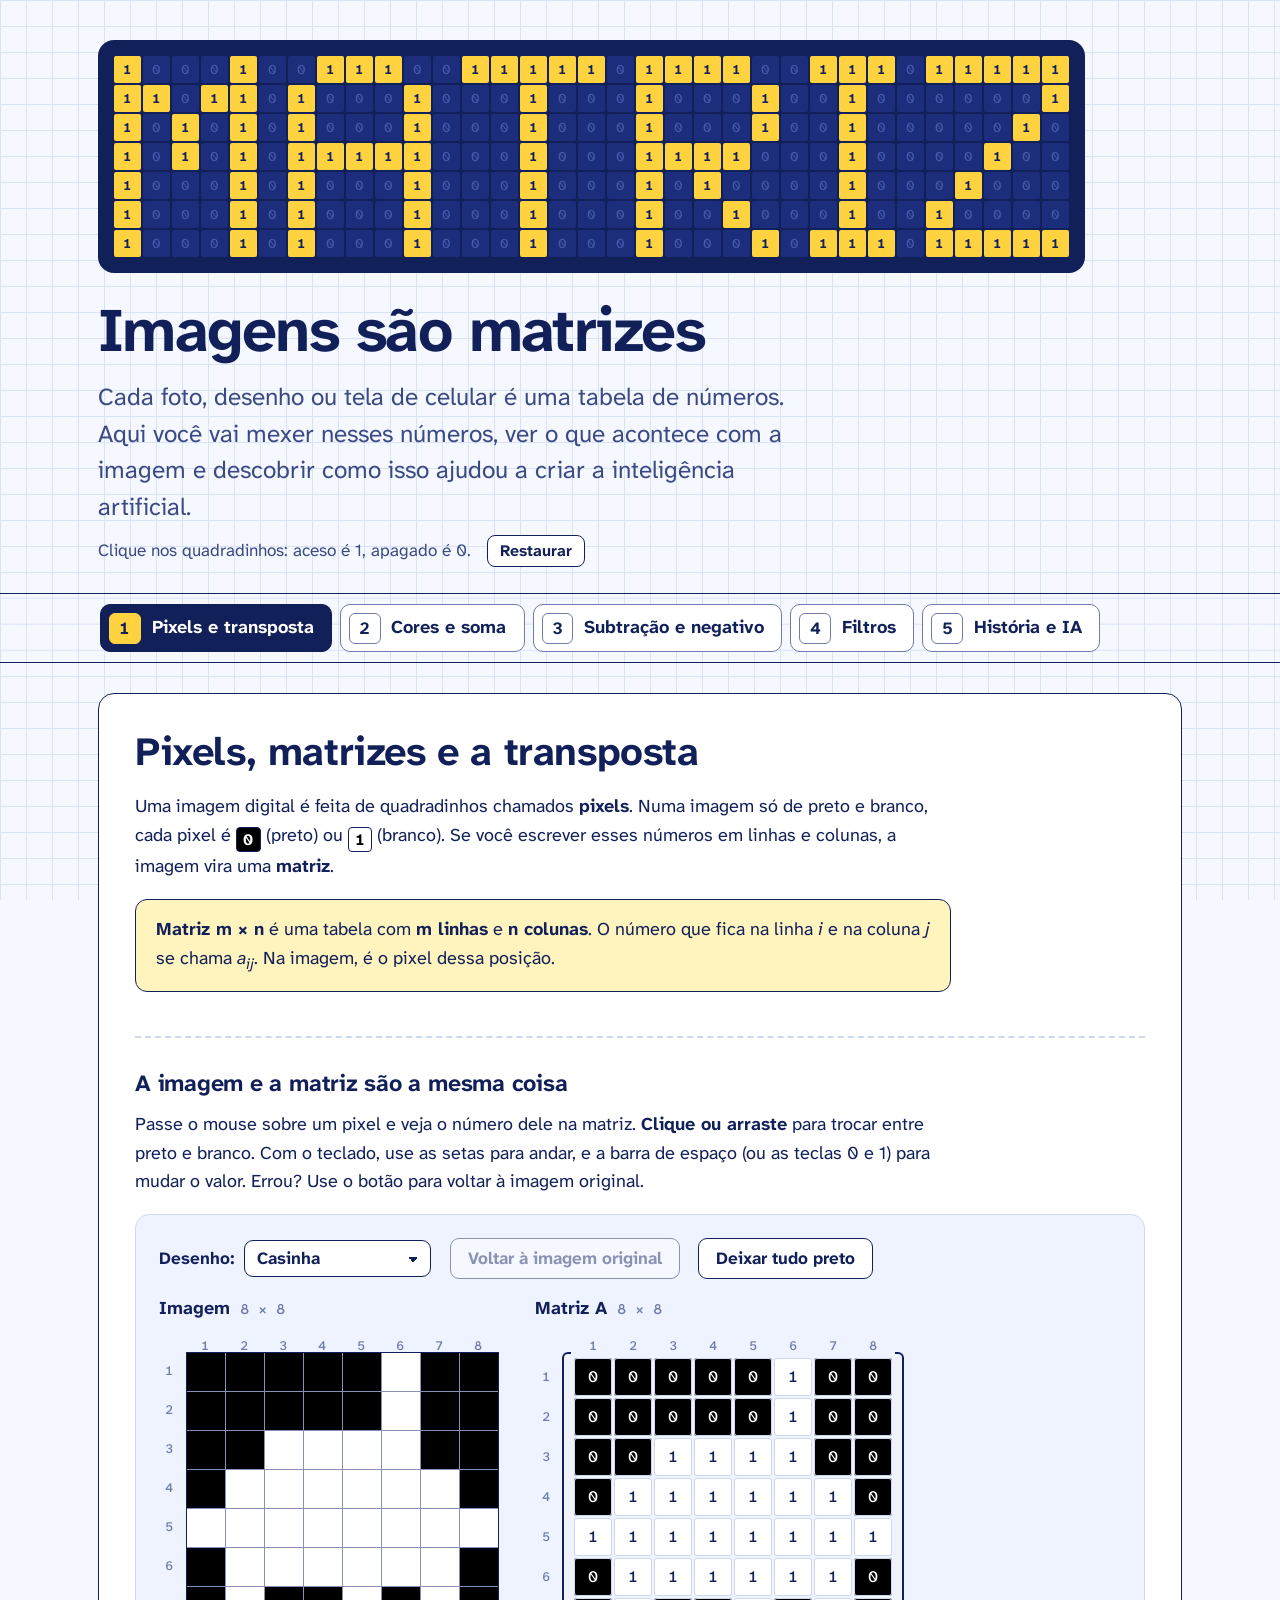
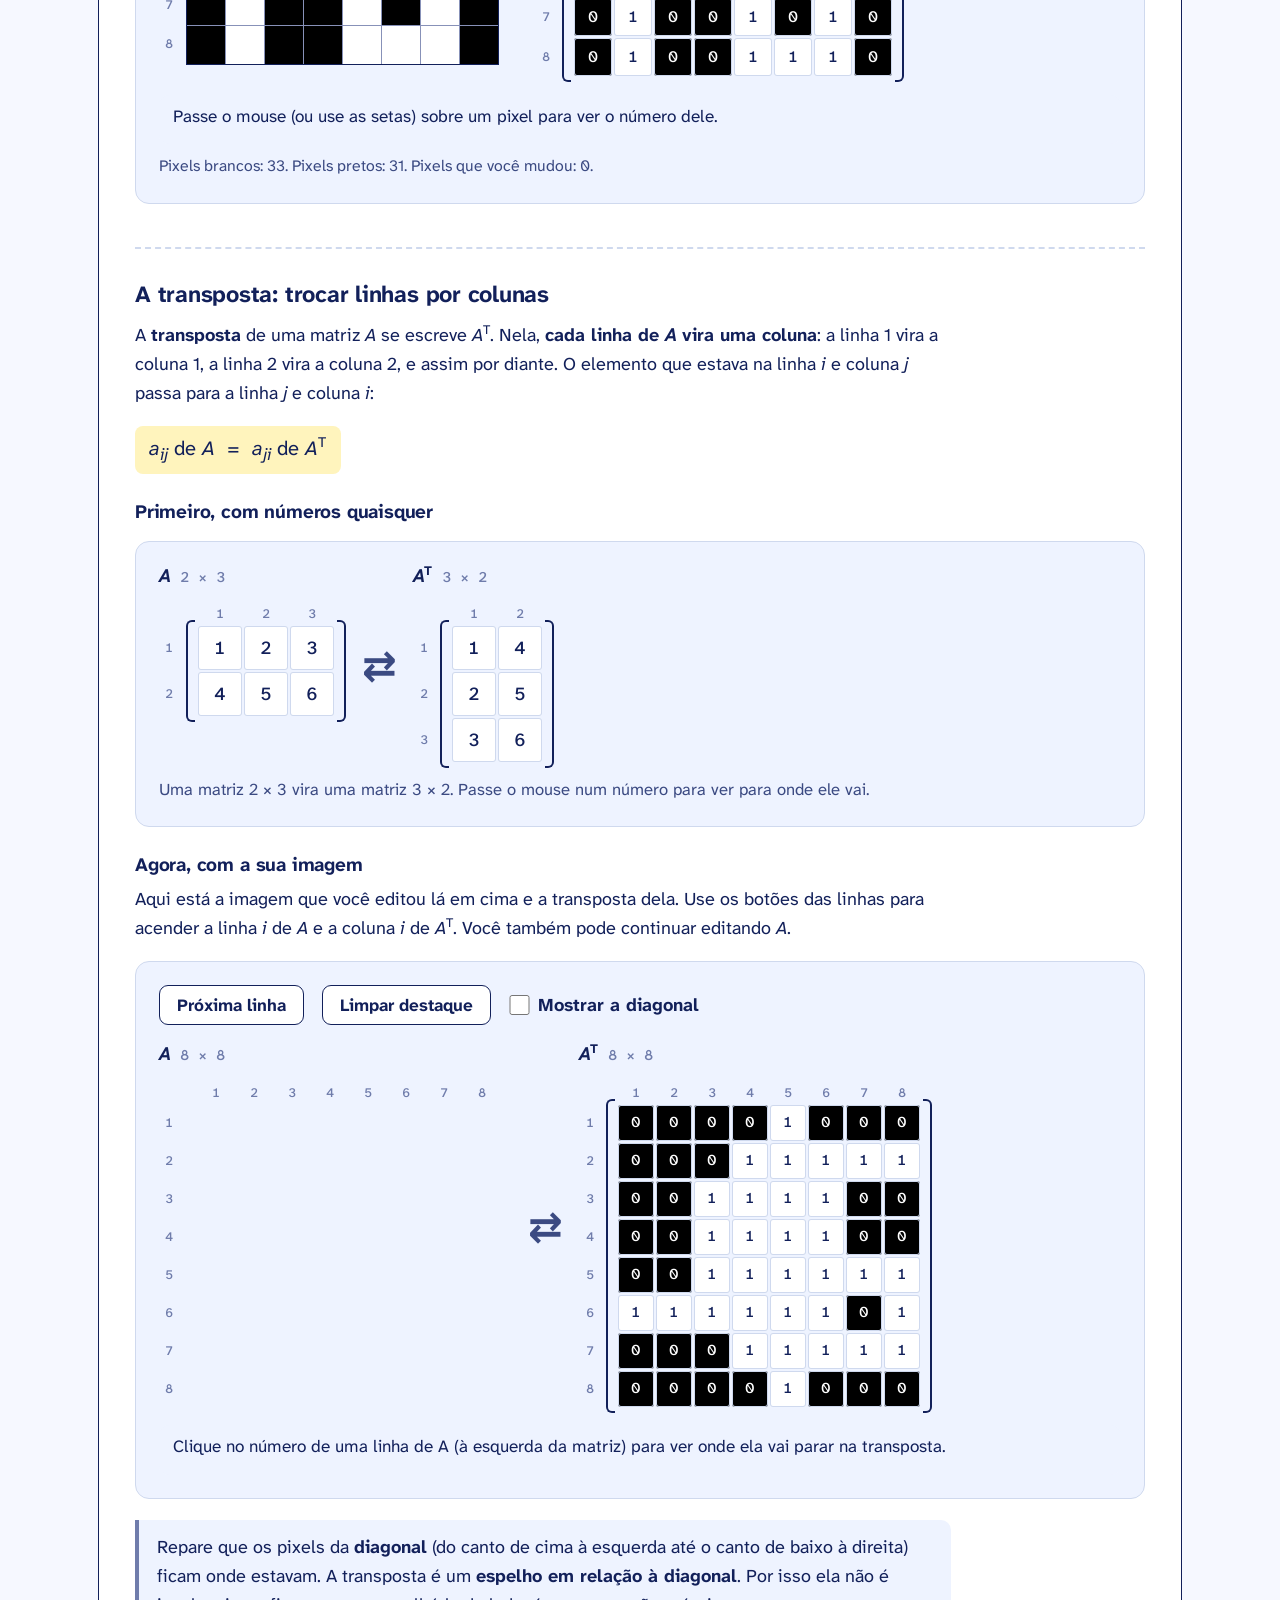
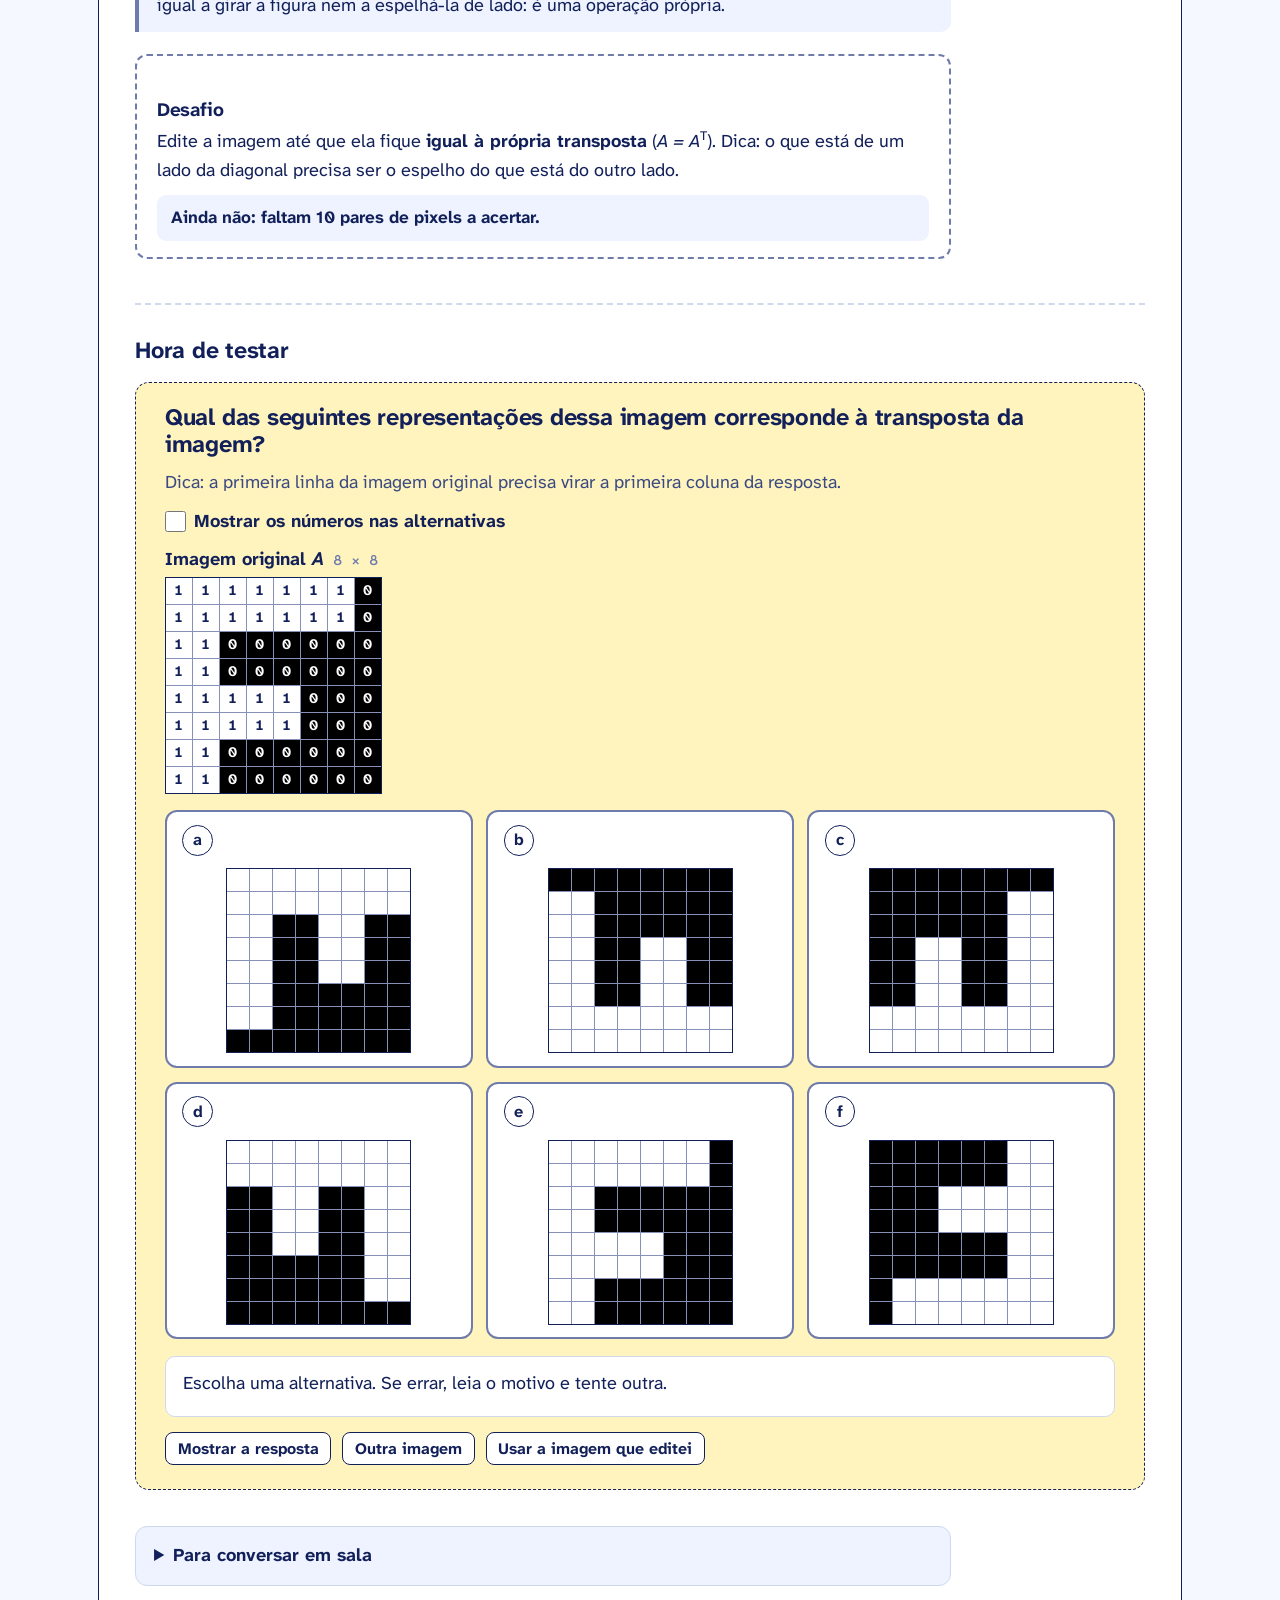
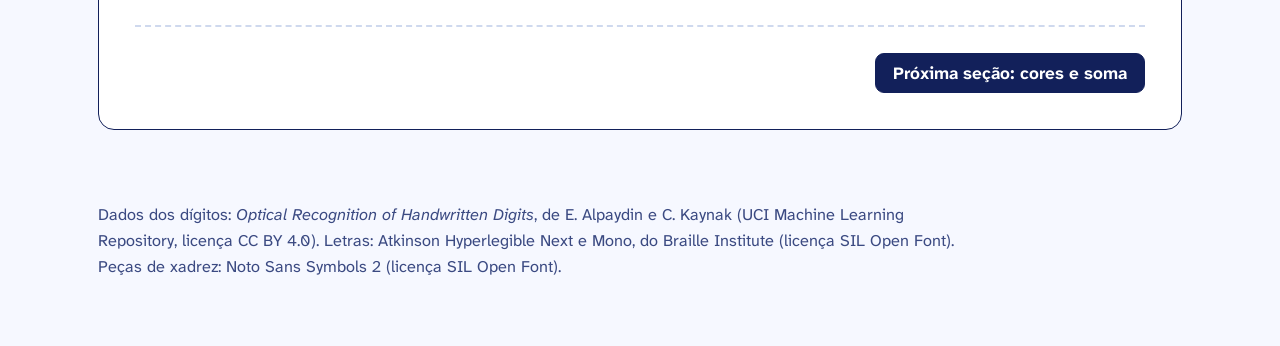
==== index.html @ d609ca74 "first commit" ====
<!doctype html>
<html lang="pt-BR">
<head>
<meta charset="utf-8">
<meta name="viewport" content="width=device-width, initial-scale=1">
<!--
  Imagens são matrizes: atividade de sala de aula, arquivo único.
  Fontes embutidas (licença SIL Open Font License 1.1, https://openfontlicense.org):
    Atkinson Hyperlegible Next, Copyright 2020-2024 The Atkinson Hyperlegible Next Project Authors (https://github.com/googlefonts/atkinson-hyperlegible-next)
    Atkinson Hyperlegible Mono, Copyright 2020-2024 The Atkinson Hyperlegible Mono Project Authors (https://github.com/googlefonts/atkinson-hyperlegible-next-mono)
    Noto Sans Symbols 2 (peças de xadrez), Copyright 2022 The Noto Project Authors (https://github.com/notofonts/symbols)
  Dados dos dígitos: Optical Recognition of Handwritten Digits (E. Alpaydin e C. Kaynak), UCI Machine Learning Repository, CC BY 4.0.
-->
<title>Imagens são matrizes</title>
<meta name="description" content="Atividade interativa para o ensino médio: aprenda matrizes (transposta, soma, subtração e filtros) mexendo em imagens e descubra como isso levou à inteligência artificial.">
<meta name="theme-color" content="#f6f8ff">
<meta property="og:title" content="Imagens são matrizes">
<meta property="og:description" content="Mexa nos números de uma imagem e entenda transposta, soma, subtração e filtros. No fim, uma aula de história sobre como as matrizes levaram à IA.">
<meta property="og:type" content="website">
<link rel="icon" href="data:image/svg+xml,%3Csvg xmlns='http://www.w3.org/2000/svg' viewBox='0 0 3 3' shape-rendering='crispEdges'%3E%3Crect width='3' height='3' fill='%2312205a'/%3E%3Cpath d='M0 0h1v1H0zM2 0h1v1H2zM1 1h1v1H1zM0 2h1v1H0zM2 2h1v1H2z' fill='%23ffd23f'/%3E%3C/svg%3E">
<style>
@font-face{font-family:'Atkinson';font-style:normal;font-weight:400;font-display:swap;src:url([data-uri]) format('woff2');}
@font-face{font-family:'Atkinson';font-style:normal;font-weight:700;font-display:swap;src:url([data-uri]) format('woff2');}
@font-face{font-family:'Atkinson';font-style:italic;font-weight:400;font-display:swap;src:url([data-uri]) format('woff2');}
@font-face{font-family:'Atkinson Mono';font-style:normal;font-weight:500;font-display:swap;src:url([data-uri]) format('woff2');}
@font-face{font-family:'Atkinson Mono';font-style:normal;font-weight:700;font-display:swap;src:url([data-uri]) format('woff2');}
@font-face{font-family:'Pecas';font-style:normal;font-weight:400;font-display:swap;src:url([data-uri]) format('woff2');}
/* ==========================================================
   Imagens são matrizes — estilo "caderno quadriculado"
   Papel quadriculado, tinta azul-marinho e marca-texto amarelo.
   As cores vermelho, verde e azul são reservadas aos canais RGB.
   ========================================================== */

:root {
  --paper: #f6f8ff;
  --grid: #d9e3f6;
  --sheet: #ffffff;
  --ink: #12205a;
  --ink-2: #3b4a82;
  --ink-3: #6f7cab;
  --line: #cfd9ee;
  --soft: #eef3ff;
  --marker: #ffd23f;
  --marker-soft: #fff4bd;
  --red: #e5383b;
  --green: #12a150;
  --blue: #2457f5;
  --ok: #0c8a43;
  --ok-bg: #e6f7ec;
  --bad: #c92a2a;
  --bad-bg: #fdecec;
  --sans: "Atkinson", system-ui, -apple-system, "Segoe UI", Roboto, "Helvetica Neue", sans-serif;
  --mono: "Atkinson Mono", ui-monospace, "SF Mono", Menlo, Consolas, monospace;
  color-scheme: light;
}

*, *::before, *::after { box-sizing: border-box; }

html {
  font-size: clamp(16px, 0.85rem + 0.35vw, 19px);
  -webkit-text-size-adjust: 100%;
}

body {
  margin: 0;
  font-family: var(--sans);
  line-height: 1.6;
  color: var(--ink);
  background-color: var(--paper);
  background-image:
    linear-gradient(var(--grid) 1px, transparent 1px),
    linear-gradient(90deg, var(--grid) 1px, transparent 1px);
  background-size: 26px 26px;
  background-attachment: fixed;
}

img, canvas, svg { max-width: 100%; }
button, input, select { font: inherit; color: inherit; }
button { cursor: pointer; }
[hidden] { display: none !important; }

:focus-visible { outline: 3px solid var(--blue); outline-offset: 2px; }
/* O navegador foca a seção ao abrir um link como #secao-3 (e o <main> no "pular para o conteúdo").
   São contêineres, não controles: sem a moldura azul gigante em volta da página. */
.panel:focus, main:focus { outline: none; }

.skip {
  position: absolute; left: 12px; top: -60px; z-index: 100;
  background: var(--ink); color: #fff; padding: .5rem .9rem; border-radius: 8px;
}
.skip:focus { top: 12px; }

.wrap { width: 100%; max-width: 1140px; margin-inline: auto; padding-inline: clamp(12px, 3vw, 28px); }

/* ---------- tipografia ---------- */
h1, h2, h3, h4 { margin: 0; line-height: 1.15; letter-spacing: -0.01em; }
h1 { font-size: clamp(2rem, 1.1rem + 3.6vw, 3.4rem); font-weight: 700; letter-spacing: -0.025em; line-height: 1.04; }
h2 { font-size: clamp(1.55rem, 1.1rem + 1.8vw, 2.2rem); font-weight: 700; }
h3 { font-size: 1.28rem; font-weight: 700; }
h4 { font-size: 1.05rem; font-weight: 700; }
p { margin: 0 0 1rem; max-width: 68ch; }
a { color: var(--blue); text-underline-offset: 3px; }
a:hover { color: var(--ink); }
b, strong { font-weight: 700; }
sup { font-size: .72em; line-height: 0; }
small, .small { font-size: .875rem; }
.muted { color: var(--ink-2); }
.mono { font-family: var(--mono); font-weight: 500; }
.nowrap { white-space: nowrap; }

/* ---------- abertura ---------- */
.hero { padding: clamp(18px, 3.4vw, 40px) 0 clamp(14px, 2.4vw, 26px); }

.hero-bits {
  --pad: clamp(8px, 1.6vw, 16px);
  --gut: clamp(12px, 3vw, 28px);
  --bgap: 2px;
  --bit: min(27px, calc((100vw - 2 * var(--gut) - 2 * var(--pad) - (var(--cols) - 1) * var(--bgap)) / var(--cols)));
  display: grid;
  grid-template-columns: repeat(var(--cols), var(--bit));
  grid-auto-rows: var(--bit);
  gap: var(--bgap);
  width: max-content;
  max-width: 100%;
  margin: 0 0 clamp(14px, 2.4vw, 26px);
  padding: var(--pad);
  background: var(--ink);
  border-radius: clamp(10px, 1.6vw, 16px);
  user-select: none;
  -webkit-user-select: none;
  touch-action: none;
}
.bit {
  display: grid; place-items: center;
  background: #1c2d7c;
  color: #4457a8;
  font: 500 0/1 var(--mono);
  border-radius: 2px;
  cursor: pointer;
}
.bit.on { background: var(--marker); color: var(--ink); font-weight: 700; }
@media (min-width: 720px) {
  .bit { font-size: calc(var(--bit) * .5); }
}
@media (prefers-reduced-motion: no-preference) {
  .hero-bits.intro .bit.on {
    animation: bit-on .5s ease-out both;
    animation-delay: calc(var(--col) * 24ms + 150ms);
  }
}
@keyframes bit-on {
  from { background: #1c2d7c; color: #4457a8; transform: scale(.55); }
  to   { transform: scale(1); }
}
.hero-text { max-width: 60ch; }
.hero .lead { font-size: clamp(1.1rem, 1rem + .5vw, 1.35rem); line-height: 1.5; margin: .9rem 0 .5rem; color: var(--ink-2); }
.hero .hint { font-size: .95rem; margin: 0; color: var(--ink-2); display: flex; flex-wrap: wrap; gap: .4rem .9rem; align-items: center; }

/* ---------- abas ---------- */
.tabbar {
  position: sticky; top: 0; z-index: 30;
  background-color: var(--paper);
  background-image:
    linear-gradient(var(--grid) 1px, transparent 1px),
    linear-gradient(90deg, var(--grid) 1px, transparent 1px);
  background-size: 26px 26px;
  background-attachment: fixed;
  border-top: 1.5px solid var(--ink);
  border-bottom: 1.5px solid var(--ink);
}
.tabs {
  display: flex; gap: 8px;
  overflow-x: auto;
  padding: 10px 2px;
  scrollbar-width: thin;
}
.tab {
  flex: 0 0 auto;
  display: flex; align-items: center; gap: .6rem;
  padding: .4rem .95rem .4rem .45rem;
  border: 1.5px solid var(--ink-3);
  border-radius: 10px;
  background: #fff;
  color: var(--ink);
  font: 700 1rem/1.2 var(--sans);
  transition: background-color .12s, border-color .12s;
}
.tab-n {
  display: grid; place-items: center;
  width: 1.75rem; height: 1.75rem;
  border: 1.5px solid var(--ink-3); border-radius: 6px;
  font: 700 .95rem/1 var(--mono);
}
.tab:hover { background: var(--marker-soft); border-color: var(--ink); }
.tab[aria-selected="true"] { background: var(--ink); border-color: var(--ink); color: #fff; }
.tab[aria-selected="true"] .tab-n { background: var(--marker); border-color: var(--marker); color: var(--ink); }

/* ---------- seções ---------- */
.panel { padding: clamp(16px, 2.6vw, 30px) 0 72px; scroll-margin-top: 84px; }
.sheet {
  background: var(--sheet);
  border: 1.5px solid var(--ink);
  border-radius: 16px;
  padding: clamp(16px, 3vw, 36px);
}
.sheet > h2 { margin-bottom: .9rem; }
.part { margin-top: 2.4rem; padding-top: 1.8rem; border-top: 2px dashed var(--line); }
.part > h3:first-child { margin-bottom: .7rem; }
.part h4 { margin: 1.5rem 0 .5rem; }
.part .quiz { margin-top: 1rem; }

.key {
  background: var(--marker-soft);
  border: 1.5px solid var(--ink);
  border-radius: 12px;
  padding: .85rem 1.1rem;
  max-width: 68ch;
  margin: 0 0 1rem;
}
.key p:last-child { margin-bottom: 0; }
.note {
  background: var(--soft);
  border-left: 4px solid var(--ink-3);
  border-radius: 0 10px 10px 0;
  padding: .7rem 1rem;
  max-width: 68ch;
  margin: 0 0 1rem;
}
.note p:last-child { margin-bottom: 0; }

.chip {
  display: inline-grid; place-items: center;
  min-width: 1.55em; height: 1.55em; padding: 0 .25em;
  border: 1.5px solid var(--ink); border-radius: 4px;
  font: 700 .88em/1 var(--mono);
  vertical-align: -.22em;
}
.chip0 { background: #000; color: #fff; }
.chip1 { background: #fff; color: #000; }
.tag-r { color: var(--red); font-weight: 700; }
.tag-g { color: var(--green); font-weight: 700; }
.tag-b { color: var(--blue); font-weight: 700; }

/* ---------- controles ---------- */
.row { display: flex; flex-wrap: wrap; align-items: center; gap: .6rem 1rem; }
.row.tight { gap: .4rem .6rem; }
.stack { display: grid; gap: .8rem; }

.btn {
  display: inline-flex; align-items: center; justify-content: center; gap: .4rem;
  padding: .5rem .95rem;
  border: 1.5px solid var(--ink);
  border-radius: 9px;
  background: #fff;
  color: var(--ink);
  font: 700 .95rem/1.2 var(--sans);
  transition: background-color .12s;
}
.btn:hover { background: var(--marker-soft); }
.btn:active { background: var(--marker); }
.btn.primary { background: var(--ink); color: #fff; }
.btn.primary:hover { background: #1d3180; }
.btn.sm { padding: .32rem .65rem; font-size: .88rem; border-radius: 8px; }
.btn[aria-pressed="true"] { background: var(--marker); }
.btn:disabled { opacity: .45; cursor: not-allowed; }

.field { display: inline-flex; align-items: center; gap: .5rem; font-weight: 700; font-size: .95rem; }
.sel {
  border: 1.5px solid var(--ink);
  border-radius: 9px;
  background: #fff;
  padding: .4rem 2rem .4rem .7rem;
  font: 700 .95rem/1.2 var(--sans);
  color: var(--ink);
  appearance: none;
  background-image: linear-gradient(45deg, transparent 50%, var(--ink) 50%), linear-gradient(135deg, var(--ink) 50%, transparent 50%);
  background-position: calc(100% - 17px) 55%, calc(100% - 12px) 55%;
  background-size: 5px 5px;
  background-repeat: no-repeat;
}
.check { display: inline-flex; align-items: center; gap: .45rem; font-weight: 700; cursor: pointer; }
.check input { width: 1.15rem; height: 1.15rem; accent-color: var(--ink); margin: 0; }
input[type="range"] { accent-color: var(--ink); width: 100%; min-width: 120px; height: 1.6rem; margin: 0; }
.num {
  width: 4.2rem; padding: .3rem .4rem; text-align: center;
  border: 1.5px solid var(--ink); border-radius: 8px; background: #fff;
  font: 500 1rem var(--mono);
}

.infoline {
  min-height: 2.9em;
  margin: .7rem 0 0;
  padding: .45rem .8rem;
  background: var(--soft);
  border-radius: 10px;
  font-size: .95rem;
  max-width: none;
}
.infoline .mono { font-weight: 700; }

.nextrow { display: flex; justify-content: space-between; gap: 1rem; margin-top: 2.2rem; padding-top: 1.4rem; border-top: 2px dashed var(--line); flex-wrap: wrap; }

footer.site { padding: 0 0 48px; font-size: .9rem; color: var(--ink-2); }
footer.site p { max-width: 80ch; }

noscript .note { margin: 2rem auto; }

@media (prefers-reduced-motion: reduce) {
  * { animation: none !important; transition: none !important; scroll-behavior: auto !important; }
}

/* ==========================================================
   Componentes compartilhados: matriz/imagem, equação, pergunta, comparador
   ========================================================== */

/* ---------- caixa de matriz (título + rótulos + grade) ---------- */
.mbox {
  --gap: 2px; --padx: 12px; --pady: 6px;
  margin: 0;
  display: grid;
  gap: .3rem;
  justify-items: start;
  align-content: start;
}
.mbox.is-image { --gap: 0px; --padx: 0px; --pady: 0px; }
.mcap { display: flex; flex-wrap: wrap; align-items: baseline; gap: 0 .55rem; font-weight: 700; font-size: 1rem; line-height: 1.3; }
.mcap .dim { font: 500 .82rem var(--mono); color: var(--ink-3); }

.mlab-wrap { display: grid; grid-template-columns: auto auto; align-items: start; }
.collabs {
  grid-column: 2;
  display: grid; grid-template-columns: repeat(var(--cols), var(--cell)); gap: var(--gap);
  padding-inline: var(--padx);
  height: 1.45rem; align-items: end;
}
.rowlabs {
  grid-column: 1; grid-row: 2;
  display: grid; grid-auto-rows: var(--cell); gap: var(--gap);
  padding-block: var(--pady); padding-right: .3rem;
}
.mslot { grid-column: 2; grid-row: 2; }
.mlab {
  display: grid; place-items: center;
  min-width: 1.2rem;
  border: 0; border-radius: 4px; background: transparent;
  padding: 0 .1rem;
  font: 500 .72rem/1 var(--mono); color: var(--ink-3);
}
button.mlab:hover { color: var(--ink); background: var(--marker-soft); }
button.mlab[aria-pressed="true"] { background: var(--marker); color: var(--ink); font-weight: 700; }

/* ---------- grade ---------- */
.mxgrid {
  --gap: 2px; --padx: 12px; --pady: 6px;
  position: relative;
  display: grid;
  grid-template-columns: repeat(var(--cols), var(--cell));
  grid-auto-rows: var(--cell);
  width: max-content;
  user-select: none; -webkit-user-select: none;
}
.mxgrid.editable { touch-action: none; }
.mxgrid.editable .c:not(.fixed) { cursor: pointer; }

.mxgrid.matrix { gap: var(--gap); padding: var(--pady) var(--padx); }
.mxgrid.matrix::before, .mxgrid.matrix::after {
  content: ""; position: absolute; top: 0; bottom: 0; width: 9px;
  border: 2.5px solid var(--ink); pointer-events: none;
}
.mxgrid.matrix::before { left: 0; border-right: 0; border-radius: 6px 0 0 6px; }
.mxgrid.matrix::after  { right: 0; border-left: 0; border-radius: 0 6px 6px 0; }

.mxgrid.image { --gap: 0px; --padx: 0px; --pady: 0px; gap: 0; border: 1.5px solid var(--ink); background: #000; }
.mxgrid.image.lines { --gap: 1px; gap: 1px; background: #8791b8; }
.mbox.is-image.lines { --gap: 1px; }

.mxgrid .c {
  position: relative;
  display: grid; place-items: center;
  min-width: 0; min-height: 0;
  font: 500 calc(var(--cell) * .42)/1 var(--mono);
  color: var(--ink);
  background: #fff;
}
.mxgrid.matrix .c { border-radius: 3px; box-shadow: inset 0 0 0 1px var(--line); }
.mxgrid.image .c { font-size: 0; }
.mxgrid .c .v { pointer-events: none; }

.mxgrid .c input.v {
  pointer-events: auto;
  width: 100%; height: 100%;
  margin: 0; padding: 0;
  border: 0; border-radius: inherit; background: transparent;
  color: inherit; font: inherit; text-align: center;
  user-select: text; -webkit-user-select: text;
}
.mxgrid .c input.v:focus-visible { outline: 3px solid var(--blue); outline-offset: -3px; }

/* estados (vêm depois dos tipos para vencer em especificidade igual) */
.mxgrid .c.hl { z-index: 4; box-shadow: inset 0 0 0 2px var(--marker), inset 0 0 0 4px var(--ink); }
.mxgrid .c.pin { z-index: 5; box-shadow: inset 0 0 0 3px var(--marker), inset 0 0 0 5px var(--ink); }
.mxgrid .c.win { z-index: 2; box-shadow: inset 0 0 0 2px var(--blue); }
.mxgrid .c.win-c { z-index: 3; box-shadow: inset 0 0 0 3px var(--marker), inset 0 0 0 5px var(--ink); }
.mxgrid .c.dim { opacity: .3; }
.mxgrid .c.tint::after {
  content: ""; position: absolute; inset: 0; border-radius: inherit;
  background: var(--tint, var(--blue)); opacity: .55; pointer-events: none;
}
.mxgrid .c.sat-hi::before, .mxgrid .c.sat-lo::before {
  content: ""; position: absolute; top: 2px; right: 2px; z-index: 2;
  border: 4px solid transparent;
  filter: drop-shadow(0 0 .6px var(--ink)) drop-shadow(0 0 .6px var(--ink));
  pointer-events: none;
}
.mxgrid .c.sat-hi::before { border-top: 0; border-bottom: 7px solid var(--marker); }
.mxgrid .c.sat-lo::before { border-bottom: 0; border-top: 7px solid #fff; }

/* ---------- equação ---------- */
.eq { display: flex; flex-wrap: wrap; align-items: flex-start; justify-content: center; gap: 1rem .8rem; }
.eq > .op { align-self: center; font: 700 2.3rem/1 var(--sans); color: var(--ink-2); padding: 0 .1rem; }
.eq.left { justify-content: flex-start; }

/* ---------- pergunta ---------- */
.quiz {
  margin-top: 2.4rem;
  padding: 1.2rem clamp(.9rem, 2.5vw, 1.6rem) 1.3rem;
  background: var(--marker-soft);
  border: 1.5px dashed var(--ink);
  border-radius: 14px;
}
.quiz .q { font-size: 1.3rem; margin-bottom: .5rem; }
.quiz .q-sub { margin: 0 0 .6rem; color: var(--ink-2); }
.quiz .q-ctx { margin: .4rem 0 .9rem; display: flex; flex-wrap: wrap; gap: 1rem 1.6rem; align-items: center; }
.quiz .opts {
  display: grid; gap: .75rem;
  grid-template-columns: repeat(auto-fit, minmax(var(--optw, 200px), 1fr));
  margin: .9rem 0;
}
.quiz.list .opts { grid-template-columns: 1fr; }
.opt {
  display: flex; align-items: flex-start; gap: .7rem;
  padding: .7rem .85rem;
  text-align: left;
  background: #fff;
  border: 2px solid var(--ink-3);
  border-radius: 12px;
  color: var(--ink);
  font: 400 1rem/1.45 var(--sans);
  transition: box-shadow .12s, border-color .12s;
}
.opt:hover { border-color: var(--ink); box-shadow: 0 0 0 3px var(--marker); }
.opt-k {
  flex: 0 0 auto; display: grid; place-items: center;
  width: 1.7rem; height: 1.7rem; border-radius: 50%;
  border: 1.5px solid var(--ink); background: #fff;
  font: 700 .9rem/1 var(--sans);
}
.opt-body { flex: 1 1 auto; min-width: 0; }
.opt.vis { flex-direction: column; align-items: stretch; }
.opt.vis .opt-body { display: grid; justify-items: center; align-content: start; gap: .35rem; }
.opt-name { display: block; font-weight: 700; font-size: .88rem; line-height: 1.3; color: var(--ink-2); text-align: center; }
.opt.list-item .opt-name { text-align: left; }
.opt.correct { border-color: var(--ok); background: var(--ok-bg); }
.opt.correct .opt-k { background: var(--ok); border-color: var(--ok); color: #fff; }
.opt.wrong { border-color: var(--bad); background: var(--bad-bg); }
.opt.wrong .opt-k { background: var(--bad); border-color: var(--bad); color: #fff; }
.opt.correct .opt-name { color: var(--ok); }
.opt.wrong .opt-name { color: var(--bad); }

.fb {
  min-height: 3.4rem; max-width: none; margin: 0;
  padding: .7rem .95rem;
  background: #fff; border: 1.5px solid var(--line); border-radius: 10px;
}
.fb.ok { border-color: var(--ok); background: var(--ok-bg); }
.fb.bad { border-color: var(--bad); background: var(--bad-bg); }
.fb b:first-child { margin-right: .3rem; }
.quiz-actions { display: flex; flex-wrap: wrap; gap: .6rem; margin-top: .85rem; }

/* ---------- comparador antes/depois ---------- */
.cmp {
  --pos: 50%;
  position: relative;
  width: 100%; max-width: 560px;
  border: 1.5px solid var(--ink); border-radius: 8px; overflow: hidden;
  background: #000;
  user-select: none; -webkit-user-select: none;
  touch-action: pan-y;
  cursor: ew-resize;
}
.cmp canvas { display: block; width: 100%; height: auto; }
.cmp canvas.crisp { image-rendering: pixelated; }
.cmp .after { position: absolute; inset: 0; width: 100%; height: 100%; clip-path: inset(0 0 0 var(--pos)); }
.cmp .handle { position: absolute; top: 0; bottom: 0; left: var(--pos); border-left: 3px solid var(--marker); filter: drop-shadow(0 0 2px rgba(0,0,0,.7)); pointer-events: none; }
.cmp .knob {
  position: absolute; top: 50%; left: var(--pos); transform: translate(-50%, -50%);
  width: 2.3rem; height: 2.3rem; border-radius: 50%;
  display: grid; place-items: center;
  background: var(--marker); border: 2px solid var(--ink);
  font: 700 .85rem/1 var(--sans); color: var(--ink);
  pointer-events: none;
}
.cmp .tl, .cmp .tr {
  position: absolute; top: 8px; padding: .12rem .55rem; border-radius: 6px;
  background: rgba(255,255,255,.92); color: var(--ink);
  font: 700 .8rem/1.3 var(--sans); pointer-events: none;
}
.cmp .tl { left: 8px; }
.cmp .tr { right: 8px; }

/* ---------- barra horizontal simples ---------- */
.bar { height: .85rem; background: var(--soft); border: 1.5px solid var(--ink-3); border-radius: 6px; overflow: hidden; }
.bar > i { display: block; height: 100%; width: var(--w, 0%); background: var(--ink); transition: width .15s; }

/* ==========================================================
   Laboratórios e blocos de cada seção
   ========================================================== */

.sr-only {
  position: absolute !important; width: 1px; height: 1px; margin: -1px; padding: 0;
  overflow: hidden; clip: rect(0 0 0 0); white-space: nowrap; border: 0;
}

/* ---------- laboratório (caixa onde o aluno mexe) ---------- */
.lab {
  margin: 1rem 0 1.2rem;
  padding: clamp(.8rem, 2vw, 1.25rem);
  background: var(--soft);
  border: 1.5px solid var(--line);
  border-radius: 14px;
}
.lab-bar { display: flex; flex-wrap: wrap; align-items: center; gap: .6rem 1rem; margin-bottom: 1rem; }
.stage { display: flex; flex-wrap: wrap; align-items: flex-start; gap: 1.2rem 2rem; }
.stage.center { justify-content: center; }
.statline { margin: .5rem 0 0; font-size: .92rem; color: var(--ink-2); max-width: none; }
.formula { font-size: 1.12rem; margin: 0 0 1rem; padding: .35rem .8rem; background: var(--marker-soft); border-radius: 8px; width: fit-content; max-width: 100%; }

.talk { margin-top: 2rem; background: var(--soft); border: 1.5px solid var(--line); border-radius: 12px; padding: .2rem 1rem; max-width: 68ch; }
.talk summary { cursor: pointer; font-weight: 700; padding: .6rem 0; }
.talk ul { margin: 0 0 .8rem; padding-left: 1.2rem; }
.talk li { margin: .3rem 0; }

.challenge { margin-top: 1.2rem; padding: .9rem 1.1rem; border: 2px dashed var(--ink-3); border-radius: 12px; background: #fff; max-width: 68ch; }
.challenge h4 { margin-bottom: .3rem; }
.challenge p { margin-bottom: .6rem; }
.status { display: block; padding: .5rem .8rem; border-radius: 9px; background: var(--soft); font-weight: 700; font-size: .95rem; }
.status.done { background: var(--ok-bg); color: var(--ok); }

/* ---------- pergunta da seção 1 ---------- */
.quiz-tools { margin: .2rem 0 .4rem; }
.optpix { display: grid; justify-items: center; }
.optpix .mxgrid { margin: 0 auto; }
.mxgrid.image.digits .c { font-size: calc(var(--cell) * .56); font-weight: 700; }
.mxgrid.image.digits .c .v { visibility: hidden; }
.mxgrid.image.digits.nums .c .v,
.show-nums .mxgrid.image.digits .c .v { visibility: visible; }

.picker .small { max-width: 46ch; }

/* ---------- seção 2: cores ---------- */
.swatch { display: inline-block; width: 1.15em; height: 1.15em; border-radius: 4px; border: 1.5px solid var(--ink); vertical-align: -.2em; margin: 0 .2em; }
.swatch.big { width: 1.9rem; height: 1.9rem; border-radius: 7px; margin: 0 .2rem; vertical-align: middle; }

.brush { display: flex; flex-wrap: wrap; align-items: center; gap: .5rem .55rem; margin-bottom: 1rem; }
.sw { width: 1.9rem; height: 1.9rem; border-radius: 8px; border: 2px solid var(--ink); padding: 0; }
.sw:hover { box-shadow: 0 0 0 3px var(--marker); }
.sw[aria-pressed="true"] { box-shadow: 0 0 0 3px var(--marker), 0 0 0 5px var(--ink); }
.brush-in { display: inline-flex; align-items: center; gap: .3rem; font-weight: 700; margin-left: .5rem; }
.num.sm { width: 3.6rem; padding: .2rem .3rem; font-size: .95rem; }

.seg { display: inline-flex; align-items: center; gap: .4rem; }
.seg-l { font-weight: 700; font-size: .95rem; }

.mbox.off { opacity: .32; }
.mbox.off .mcap { text-decoration: line-through; }

.lab-bar input[type="range"] { flex: 1 1 200px; max-width: 340px; }
.k-field { white-space: nowrap; }
.kout { display: inline-block; min-width: 4.2ch; font-weight: 700; font-size: 1.25rem; }
.photo { flex: 1 1 300px; max-width: 480px; display: grid; gap: .6rem; align-content: start; }
.photo p { margin: 0; }
.legend { margin: .6rem 0 0; max-width: none; }
.tri { display: inline-block; width: 0; height: 0; border: 5px solid transparent; vertical-align: -.1em; margin: 0 .1rem; filter: drop-shadow(0 0 .6px var(--ink)) drop-shadow(0 0 .6px var(--ink)); }
.tri.hi { border-top: 0; border-bottom: 8px solid var(--marker); }
.tri.lo { border-bottom: 0; border-top: 8px solid #fff; }

.mini-pair { display: flex; flex-wrap: wrap; gap: 1rem; margin-top: .7rem; }
.mini { margin: 0; display: grid; gap: .2rem; justify-items: start; }
.mini figcaption { font-size: .8rem; color: var(--ink-2); font-weight: 700; }
.lab h4 { margin: 1.3rem 0 .5rem; }

/* ---------- seção 3: negativo ---------- */
.px-demo { display: flex; flex-wrap: wrap; align-items: center; gap: 1rem 1.6rem; margin: .6rem 0 1.1rem; }
.px-fig { margin: 0; display: grid; gap: .3rem; justify-items: center; }
.px-fig figcaption { font-weight: 700; font-size: .9rem; color: var(--ink-2); }
.px-sw { width: 6.2rem; height: 6.2rem; border-radius: 14px; border: 2px solid var(--ink); display: grid; place-items: center; font: 700 1.5rem var(--mono); }
.px-formula { font-size: 1.6rem; font-weight: 700; white-space: nowrap; }
.strips { display: grid; gap: 1rem; max-width: 640px; }
.strip { position: relative; height: 2rem; margin-top: .3rem; border: 2px solid var(--ink); border-radius: 8px; background: linear-gradient(90deg, #000, #fff); }
.strip.rev { background: linear-gradient(90deg, #fff, #000); }
.strip .mk { position: absolute; top: -.45rem; bottom: -.45rem; width: 0; border-left: 4px solid var(--marker); transform: translateX(-2px); filter: drop-shadow(0 0 1px var(--ink)) drop-shadow(0 0 1px var(--ink)); }
.photo-wide { max-width: 560px; margin: .2rem 0 .6rem; }

/* ---------- seção 4: filtros ---------- */
.steps { margin: .3rem 0 0; padding-left: 1.3rem; }
.steps li { margin: .25rem 0; }
.kdesc { margin: 0 0 1rem; }
.receipt { margin-top: .9rem; padding: .7rem 1rem; background: #fff; border: 1.5px solid var(--line); border-radius: 10px; max-width: 640px; }
.receipt p { margin: 0 0 .3rem; max-width: none; }
.receipt .big { font-size: 1.1rem; margin: .5rem 0 0; }

.chal-list { list-style: none; margin: 0; padding: 0; display: grid; gap: .7rem; max-width: 820px; }
.chal { display: flex; gap: .8rem; padding: .75rem .95rem; border: 1.5px solid var(--line); border-radius: 12px; background: #fff; }
.chal-mark { flex: 0 0 auto; position: relative; width: 1.6rem; height: 1.6rem; margin-top: .1rem; border-radius: 50%; border: 2px solid var(--ink-3); background: #fff; }
.chal.done { border-color: var(--ok); background: var(--ok-bg); }
.chal.done .chal-mark { background: var(--ok); border-color: var(--ok); }
.chal.done .chal-mark::after { content: ""; position: absolute; left: .44rem; top: .12rem; width: .38rem; height: .8rem; border: solid #fff; border-width: 0 3px 3px 0; transform: rotate(45deg); }
.chal-status { color: var(--ok); font-weight: 700; }
.chal-body { display: grid; gap: .5rem; min-width: 0; }
.chal-hint { margin: 0; padding: .5rem .75rem; background: var(--marker-soft); border-radius: 8px; max-width: 60ch; }

.chips { display: flex; flex-wrap: wrap; gap: .4rem; margin: .5rem 0 .9rem; }
.kside { flex: 1 1 290px; display: grid; gap: .6rem; align-content: start; min-width: 260px; max-width: 540px; }
.kside .infoline { margin: 0; }

.rcp-grid { display: grid; grid-template-columns: repeat(auto-fit, minmax(250px, 1fr)); gap: 1rem; }
.rcp { padding: .9rem 1rem; border: 1.5px solid var(--line); border-radius: 12px; background: var(--soft); display: grid; gap: .55rem; align-content: start; justify-items: start; }
.rcp h5 { margin: 0; font-size: 1.05rem; }
.rcp p { margin: 0; font-size: .95rem; }
.rcp-k { display: flex; align-items: center; gap: .8rem; }
.rcp-x { font-weight: 700; }
.kopt { display: grid; justify-items: center; gap: .3rem; }
.thumb { display: block; width: 150px; max-width: 100%; height: auto; border: 1.5px solid var(--ink); border-radius: 6px; }

/* ---------- seção 5: história e IA ---------- */
.timeline { list-style: none; margin: 1rem 0 1.4rem; padding: 0; display: grid; gap: 1.3rem; max-width: 860px; }
.timeline > li { position: relative; display: grid; grid-template-columns: 6.3rem minmax(0, 1fr); gap: 0 1rem; align-items: start; }
.timeline > li::before { content: ""; position: absolute; left: 3.15rem; top: 2.3rem; bottom: -1.3rem; border-left: 2px dashed var(--line); }
.timeline > li:last-child::before { display: none; }
.yr { display: grid; place-items: center; height: 2rem; padding: 0 .3rem; border: 1.5px solid var(--ink); border-radius: 8px; background: var(--ink); color: #fff; font: 700 .9rem/1 var(--mono); white-space: nowrap; }
.tl-body { min-width: 0; }
.tl-body h4 { margin: .2rem 0 .35rem; }
.tl-body p { margin: 0 0 .7rem; }
@media (max-width: 560px) {
  .timeline > li { grid-template-columns: 1fr; }
  .timeline > li::before { display: none; }
  .yr { justify-self: start; padding: 0 .8rem; margin-bottom: .35rem; }
}

.lab.compact { max-width: 660px; margin: .6rem 0 1rem; }
.s5-retina { display: flex; flex-wrap: wrap; gap: 1rem 1.6rem; align-items: flex-start; }
.s5-char { width: 3.6rem; font-family: var(--sans); font-size: 1.3rem; font-weight: 700; }

.lab h5 { margin: 1.6rem 0 .5rem; font-size: 1.08rem; line-height: 1.25; }
.lab .s5-cap { display: flex; align-items: center; gap: .55rem; margin: 0 0 .65rem; }
.s5-n { display: grid; place-items: center; width: 1.6rem; height: 1.6rem; border: 1.5px solid var(--ink); border-radius: 6px; background: var(--marker); font: 700 .9rem/1 var(--mono); }
.s5-stage { gap: 1.4rem 2.2rem; align-items: flex-start; }
.s5-col { flex: 0 0 auto; width: min(100%, 290px); display: grid; gap: .6rem; align-content: start; justify-items: start; min-width: 0; max-width: 100%; }
.s5-col p { margin: 0; }
.s5-colc { flex: 1 1 260px; width: auto; min-width: min(100%, 260px); }

.pad-wrap { position: relative; width: min(100%, 280px); }
.s5-pad { display: block; width: 100%; height: auto; aspect-ratio: 1 / 1; background: #fff; border: 2px solid var(--ink); border-radius: 12px; touch-action: none; cursor: crosshair; }
.s5-padhint { position: absolute; inset: 0; display: grid; place-items: center; padding: 1rem; text-align: center; font-weight: 700; color: var(--ink-3); pointer-events: none; }

.bm-wrap { position: relative; width: 128px; height: 128px; border: 1.5px solid var(--ink); background: #fff; }
.bm { display: block; width: 100%; height: 100%; image-rendering: pixelated; }
.bm-mark { position: absolute; width: 12.5%; height: 12.5%; box-shadow: 0 0 0 2px var(--marker), 0 0 0 3.5px var(--ink); pointer-events: none; }
.s5-seehelp { max-width: 34ch; }

.s5-verdict { margin: 0; max-width: 32ch; min-height: 3.4em; font-size: 1.15rem; line-height: 1.55; }
.vbig { display: inline-grid; place-items: center; min-width: 2rem; height: 2.2rem; margin: 0 .15rem; padding: 0 .4rem; background: var(--marker); border: 2px solid var(--ink); border-radius: 8px; font: 700 1.4rem/1 var(--mono); vertical-align: -.35em; }
.s5-truth { margin: 0; padding: .4rem .7rem; border-radius: 8px; font-weight: 700; }
.s5-truth.ok { background: var(--ok-bg); color: var(--ok); }
.s5-truth.bad { background: var(--bad-bg); color: var(--bad); }
.s5-probs { list-style: none; margin: .2rem 0 0; padding: 0; display: grid; gap: .25rem; width: 100%; max-width: 360px; }
.s5-probs li { display: grid; grid-template-columns: 1.4rem 1fr 3rem; align-items: center; gap: .5rem; padding: .12rem .4rem; border-radius: 8px; }
.s5-probs .dg { font: 700 1rem/1 var(--mono); text-align: center; }
.s5-probs .pct { font: 500 .9rem/1 var(--mono); text-align: right; color: var(--ink-2); }
.s5-probs .bar { display: block; }
.s5-probs .bar > i { background: var(--ink-3); }
.s5-probs li.best { background: var(--marker-soft); box-shadow: inset 0 0 0 1.5px var(--ink); }
.s5-probs li.best .bar > i { background: var(--ink); }

.s5-why { margin-top: .6rem; }
.s5-molds { display: flex; flex-wrap: wrap; gap: .45rem; margin: .7rem 0 .5rem; }
.mold { display: grid; justify-items: center; gap: .2rem; padding: .3rem .35rem .25rem; border: 1.5px solid var(--ink-3); border-radius: 10px; background: #fff; }
.mold:hover { border-color: var(--ink); box-shadow: 0 0 0 3px var(--marker); }
.mold[aria-pressed="true"] { background: var(--marker); border-color: var(--ink); }
.mold-d { font: 700 .95rem/1 var(--mono); }
.pix { display: block; image-rendering: pixelated; border: 1.5px solid var(--ink); border-radius: 4px; }
.mold .pix { width: 44px; height: 44px; border-width: 1px; }
.s5-legend { margin: .5rem 0 .8rem; max-width: 72ch; }
.lg { display: inline-block; width: .95em; height: .95em; border: 1.5px solid var(--ink); border-radius: 3px; vertical-align: -.12em; }
.lg-b { background: rgb(36, 87, 245); }
.lg-r { background: rgb(229, 56, 59); }
.s5-eq { margin: .4rem 0; }
.s5-eq.stack { flex-direction: column; align-items: center; }
.s5-info { margin-top: .6rem; }
.s5-score { margin: .6rem 0 0; max-width: 72ch; }
.s5-formula { margin-top: 1rem; max-width: 72ch; }
.s5-formula .mono { white-space: nowrap; }
.mxgrid.heat.editable, .mxgrid.matrix.editable { touch-action: manipulation; }

.s5-gal { display: flex; flex-wrap: wrap; gap: .45rem; margin: .5rem 0 .6rem; }
.ex { display: grid; justify-items: center; gap: .25rem; padding: 3px; border: 2px solid var(--ink-3); border-radius: 9px; background: #fff; }
.ex:hover { border-color: var(--ink); box-shadow: 0 0 0 3px var(--marker); }
.ex[aria-pressed="true"] { border-color: var(--ink); background: var(--marker); }
.ex .pix { border: 0; border-radius: 4px; }
.ex-l { max-width: 7.2em; padding-bottom: .15rem; text-align: center; font-size: .8rem; font-weight: 700; line-height: 1.2; color: var(--ink-2); }
.s5-stats { margin-top: 1.4rem; max-width: 72ch; }

/* xadrez */
.s5-pieces { display: flex; flex-wrap: wrap; align-items: center; gap: .2rem .9rem; max-width: none; margin: 0 0 .3rem; }
.s5-codehelp { margin: 0 0 .9rem; max-width: none; }
.lgp { white-space: nowrap; }
.pc { font-family: "Pecas", "Noto Sans Symbols 2", "Segoe UI Symbol", sans-serif; font-size: 1.35em; line-height: 1; vertical-align: -.1em; color: var(--ink); }
.s5-chessstage { gap: 1.4rem 2rem; align-items: flex-start; }
.s5-msg { margin-top: .9rem; }
.s5-chessbtns { margin: .8rem 0 0; }
.mxgrid.board { --gap: 0px; gap: 0; border: 2px solid var(--ink); border-radius: 6px; overflow: hidden; touch-action: manipulation; }
.mxgrid.board .c { font-family: "Pecas", "Noto Sans Symbols 2", "Segoe UI Symbol", "Apple Symbols", sans-serif; font-weight: 400; font-size: calc(var(--cell) * .82); line-height: 1; }
.mxgrid.board .c .v { font-variant-emoji: text; line-height: 1; }
.mxgrid.board .c.wp .v { color: #fff; text-shadow: -1.2px 0 var(--ink), 1.2px 0 var(--ink), 0 -1.2px var(--ink), 0 1.2px var(--ink), -1px -1px 0 var(--ink), 1px -1px 0 var(--ink), -1px 1px 0 var(--ink), 1px 1px 0 var(--ink); }
.mxgrid.board .c.bp .v { color: var(--ink); }
.mxgrid .c.last:not(.pin):not(.hl) { box-shadow: inset 0 0 0 3px var(--marker), inset 0 0 0 4px rgba(18, 32, 90, .5); }
.s5-mat { margin-top: 1.2rem; }
.s5-matbar { display: flex; height: .95rem; max-width: 420px; margin: .4rem 0 .5rem; border: 1.5px solid var(--ink); border-radius: 6px; overflow: hidden; }
.s5-matbar i { display: block; height: 100%; transition: width .2s; }
.s5-matbar .w { background: #fff; }
.s5-matbar .b { background: var(--ink); }
.s5-mattxt { margin: 0; }

/* Go, tabela, listas */
.s5-gofig { margin: .4rem 0 .6rem; }
.s5-go { display: block; width: min(100%, 340px); height: auto; border: 1.5px solid var(--ink); border-radius: 8px; }
.s5-gofig figcaption { max-width: 52ch; }
.tbl-wrap { position: relative; max-width: 860px; margin: .4rem 0; overflow-x: auto; }
table.sizes { width: 100%; min-width: 600px; border-collapse: collapse; font-size: .95rem; }
.sizes caption { padding: 0 0 .5rem; text-align: left; font-weight: 700; }
.sizes th, .sizes td { padding: .5rem .7rem; border-bottom: 1.5px solid var(--line); text-align: left; vertical-align: middle; }
.sizes thead th { border-bottom: 2px solid var(--ink); font-size: .85rem; color: var(--ink-2); }
.sizes tbody th { font-weight: 700; }
.sizes .bar { display: block; }
.sizes td:last-child { width: 28%; }
.recap, .links { max-width: 72ch; margin: .4rem 0 1rem; padding-left: 1.2rem; }
.recap li, .links li { margin: .5rem 0; }

@media (max-width: 520px) {
  .s5-molds { display: grid; grid-template-columns: repeat(5, minmax(0, 1fr)); gap: .4rem; }
  .mold .pix { width: 100%; height: auto; aspect-ratio: 1 / 1; }
  .ex .pix { width: 40px !important; height: 40px !important; }
}

</style>
</head>
<body>
<a class="skip" href="#conteudo">Pular para o conteúdo</a>

<header class="hero">
  <div class="wrap">
    <div class="hero-bits intro" id="hero-bits" aria-hidden="true"></div>
    <div class="hero-text">
      <h1>Imagens são matrizes</h1>
      <p class="lead">Cada foto, desenho ou tela de celular é uma tabela de números. Aqui você vai mexer nesses números, ver o que acontece com a imagem e descobrir como isso ajudou a criar a inteligência artificial.</p>
      <p class="hint">
        <span>Clique nos quadradinhos: aceso é 1, apagado é 0.</span>
        <button type="button" class="btn sm" id="hero-reset">Restaurar</button>
      </p>
    </div>
  </div>
</header>

<nav class="tabbar" aria-label="Seções da atividade">
  <div class="wrap">
    <div class="tabs" role="tablist" aria-label="Seções da atividade">
      <button type="button" class="tab" role="tab" id="tab-1" aria-controls="secao-1" aria-selected="true"><span class="tab-n" aria-hidden="true">1</span><span>Pixels e transposta</span></button>
      <button type="button" class="tab" role="tab" id="tab-2" aria-controls="secao-2" aria-selected="false" tabindex="-1"><span class="tab-n" aria-hidden="true">2</span><span>Cores e soma</span></button>
      <button type="button" class="tab" role="tab" id="tab-3" aria-controls="secao-3" aria-selected="false" tabindex="-1"><span class="tab-n" aria-hidden="true">3</span><span>Subtração e negativo</span></button>
      <button type="button" class="tab" role="tab" id="tab-4" aria-controls="secao-4" aria-selected="false" tabindex="-1"><span class="tab-n" aria-hidden="true">4</span><span>Filtros</span></button>
      <button type="button" class="tab" role="tab" id="tab-5" aria-controls="secao-5" aria-selected="false" tabindex="-1"><span class="tab-n" aria-hidden="true">5</span><span>História e IA</span></button>
    </div>
  </div>
</nav>

<main id="conteudo" tabindex="-1">
<noscript><div class="wrap"><div class="note"><p><b>Esta página precisa de JavaScript</b> para funcionar. Ative o JavaScript no navegador e recarregue a página.</p></div></div></noscript>
<section class="panel" id="secao-1" role="tabpanel" aria-labelledby="tab-1" tabindex="-1">
<div class="wrap"><article class="sheet">
  <h2>Pixels, matrizes e a transposta</h2>
  <p>Uma imagem digital é feita de quadradinhos chamados <b>pixels</b>. Numa imagem só de preto e branco, cada pixel é <span class="chip chip0">0</span> (preto) ou <span class="chip chip1">1</span> (branco). Se você escrever esses números em linhas e colunas, a imagem vira uma <b>matriz</b>.</p>
  <div class="key">
    <p><b>Matriz m × n</b> é uma tabela com <b>m linhas</b> e <b>n colunas</b>. O número que fica na linha <i>i</i> e na coluna <i>j</i> se chama <i>a</i><sub><i>ij</i></sub>. Na imagem, é o pixel dessa posição.</p>
  </div>

  <section class="part" aria-labelledby="s1-h1">
    <h3 id="s1-h1">A imagem e a matriz são a mesma coisa</h3>
    <p>Passe o mouse sobre um pixel e veja o número dele na matriz. <b>Clique ou arraste</b> para trocar entre preto e branco. Com o teclado, use as setas para andar, e a barra de espaço (ou as teclas 0 e 1) para mudar o valor. Errou? Use o botão para voltar à imagem original.</p>
    <div id="s1-lab"></div>
  </section>

  <section class="part" aria-labelledby="s1-h2">
    <h3 id="s1-h2">A transposta: trocar linhas por colunas</h3>
    <p>A <b>transposta</b> de uma matriz <i>A</i> se escreve <i>A</i><sup>T</sup>. Nela, <b>cada linha de <i>A</i> vira uma coluna</b>: a linha 1 vira a coluna 1, a linha 2 vira a coluna 2, e assim por diante. O elemento que estava na linha <i>i</i> e coluna <i>j</i> passa para a linha <i>j</i> e coluna <i>i</i>:</p>
    <p class="formula"><i>a</i><sub><i>ij</i></sub> de <i>A</i> &nbsp;=&nbsp; <i>a</i><sub><i>ji</i></sub> de <i>A</i><sup>T</sup></p>
    <h4>Primeiro, com números quaisquer</h4>
    <div class="lab"><div id="s1-num"></div>
    <p class="statline">Uma matriz 2 × 3 vira uma matriz 3 × 2. Passe o mouse num número para ver para onde ele vai.</p></div>
    <h4>Agora, com a sua imagem</h4>
    <p>Aqui está a imagem que você editou lá em cima e a transposta dela. Use os botões das linhas para acender a linha <i>i</i> de <i>A</i> e a coluna <i>i</i> de <i>A</i><sup>T</sup>. Você também pode continuar editando <i>A</i>.</p>
    <div id="s1-transp"></div>
    <div class="note">
      <p>Repare que os pixels da <b>diagonal</b> (do canto de cima à esquerda até o canto de baixo à direita) ficam onde estavam. A transposta é um <b>espelho em relação à diagonal</b>. Por isso ela não é igual a girar a figura nem a espelhá-la de lado: é uma operação própria.</p>
    </div>
    <div id="s1-challenge"></div>
  </section>

  <section class="part" aria-labelledby="s1-h3">
    <h3 id="s1-h3">Hora de testar</h3>
    <div id="s1-quiz"></div>
  </section>

  <details class="talk">
    <summary>Para conversar em sala</summary>
    <ul>
      <li>Uma imagem de 8 × 8 pixels tem quantos números? E uma de 1920 × 1080?</li>
      <li>Se a matriz tem 7 linhas e 5 colunas, quantas linhas e colunas tem a transposta?</li>
      <li>Existe uma imagem que seja igual à própria transposta? Como ela é? (Esse tipo de matriz se chama <i>simétrica</i>.)</li>
      <li>O que acontece se você transpuser duas vezes seguidas?</li>
    </ul>
  </details>

  <div class="nextrow">
    <span></span>
    <button type="button" class="btn primary" data-go="next">Próxima seção: cores e soma</button>
  </div>
</article></div>
</section>

<section class="panel" id="secao-2" role="tabpanel" aria-labelledby="tab-2" tabindex="-1" hidden>
<div class="wrap"><article class="sheet">
  <h2>Cores: três matrizes somadas</h2>
  <p>Numa imagem colorida, cada pixel guarda <b>três números</b> de 0 a 255: quanto ele tem de luz <b class="tag-r">vermelha</b> (R, de <i>red</i>), de luz <b class="tag-g">verde</b> (G, de <i>green</i>) e de luz <b class="tag-b">azul</b> (B, de <i>blue</i>). Por isso uma imagem colorida é feita de <b>três matrizes</b>, uma para cada canal de cor. Somando a luz dos três canais, pixel por pixel, aparece a cor que você vê.</p>
  <div class="key">
    <p><b>0</b> é nenhuma luz daquele canal e <b>255</b> é luz no máximo. Exemplos: (255, 0, 0) é vermelho puro, (255, 255, 255) é branco e (0, 0, 0) é preto.</p>
  </div>

  <section class="part" aria-labelledby="s2-h1">
    <h3 id="s2-h1">Separe os canais e some de novo</h3>
    <p>A imagem colorida abaixo está separada em três matrizes: uma de vermelho, uma de verde e uma de azul. Quanto mais forte o quadradinho, maior o número. Somando os três canais, pixel por pixel, você volta à imagem colorida.</p>
    <p><b>Brinque:</b> escolha um pincel e <b>pinte a imagem final</b> para ver como os números de cada canal mudam. Ou escolha <b>Números</b> e digite valores de 0 a 255 direto nas matrizes. Desligue um canal para ver o que ele faz.</p>
    <div id="s2-lab"></div>
    <div class="note">
      <p>Aqui se mistura <b>luz</b>, não tinta. Vermelho mais verde dá <b>amarelo</b>, e os três no máximo dão <b>branco</b>. A tela do seu celular faz todas as cores usando só esses três tipos de luz, em pontinhos minúsculos.</p>
    </div>
  </section>

  <section class="part" aria-labelledby="s2-h2">
    <h3 id="s2-h2">Somar um número: mais luz ou menos luz</h3>
    <p>O que acontece se somarmos o <b>mesmo número <i>k</i></b> a todos os valores das matrizes? Mexa no controle. Um <i>k</i> negativo equivale a subtrair. Como cada canal só vai de 0 a 255, quando a conta passa de 255 o resultado é <b>cortado</b> em 255 (e o que ficaria abaixo de 0 vira 0).</p>
    <div id="s2-bright"></div>
  </section>

  <section class="part" aria-labelledby="s2-h3">
    <h3 id="s2-h3">Hora de testar</h3>
    <div id="s2-quiz"></div>
  </section>

  <details class="talk">
    <summary>Para conversar em sala</summary>
    <ul>
      <li>Quantas cores diferentes um pixel pode ter? (Dica: são 256 valores possíveis em cada um dos três canais.)</li>
      <li>Uma foto de 1920 × 1080 pixels tem quantos números no total?</li>
      <li>Por que misturar luz vermelha e verde dá amarelo, se misturar tinta azul e amarela dá verde?</li>
      <li>Se você somar um número grande a uma foto que já é clara, o que acontece com os detalhes das partes mais claras?</li>
    </ul>
  </details>

  <div class="nextrow">
    <button type="button" class="btn" data-go="prev">Voltar: pixels e transposta</button>
    <button type="button" class="btn primary" data-go="next">Próxima seção: subtração e negativo</button>
  </div>
</article></div>
</section>

<section class="panel" id="secao-3" role="tabpanel" aria-labelledby="tab-3" tabindex="-1" hidden>
<div class="wrap"><article class="sheet">
  <h2>Subtração: o negativo da imagem</h2>
  <p>Nos filmes fotográficos antigos, o <b>negativo</b> mostrava o claro como escuro e o escuro como claro. Com matrizes, isso é uma <b>subtração</b>: o negativo de cada pixel é o valor máximo menos o valor do pixel.</p>
  <div class="key">
    <p>Numa imagem com valores de 0 a 255: <b><i>N</i> = 255 − <i>A</i></b>, pixel por pixel. Em forma de matrizes: <b><i>N</i> = <i>J</i> − <i>A</i></b>, em que <i>J</i> é a matriz que tem 255 em todas as posições (ou 1, numa imagem só de preto e branco).</p>
  </div>

  <section class="part" aria-labelledby="s3-h1">
    <h3 id="s3-h1">Primeiro, em preto e branco</h3>
    <p>Aqui <i>J</i> só tem 1. Onde a imagem <i>A</i> é preta (0), o negativo <i>N</i> é branco (1), porque 1 − 0 = 1. Onde <i>A</i> é branca (1), <i>N</i> é preto, porque 1 − 1 = 0. Clique em qualquer pixel para mudar <i>A</i> e veja <i>N</i> se atualizar.</p>
    <div id="s3-bw"></div>
  </section>

  <section class="part" aria-labelledby="s3-h2">
    <h3 id="s3-h2">Tons de cinza: 255 menos o valor</h3>
    <p>Com tons de cinza, cada pixel vai de 0 (preto) a 255 (branco). Mova o controle e veja que o negativo <b>inverte a escala</b>: um cinza escuro vira um cinza claro na mesma distância do outro extremo, e o cinza do meio quase não muda.</p>
    <div id="s3-px"></div>
    <p>Agora com uma imagem inteira de 8 × 8. Digite outros números nos pixels de <i>A</i> (de 0 a 255) para testar.</p>
    <div id="s3-gray"></div>
  </section>

  <section class="part" aria-labelledby="s3-h3">
    <h3 id="s3-h3">Numa foto colorida</h3>
    <p>Numa imagem colorida a conta é feita <b>em cada um dos três canais</b>: R, G e B viram 255 − R, 255 − G e 255 − B. Passe o mouse sobre a foto para ver os números de um pixel, antes e depois. Você também pode inverter só um canal ou aplicar o negativo duas vezes.</p>
    <div id="s3-photo"></div>
    <div class="note">
      <p>O negativo de um vermelho puro (255, 0, 0) é (0, 255, 255), um azul-esverdeado chamado <b>ciano</b>. Cada cor vira a sua &ldquo;oposta&rdquo;. É por isso que o céu azul de uma foto fica alaranjado no negativo.</p>
    </div>
  </section>

  <section class="part" aria-labelledby="s3-h4">
    <h3 id="s3-h4">Hora de testar</h3>
    <div id="s3-quiz"></div>
  </section>

  <details class="talk">
    <summary>Para conversar em sala</summary>
    <ul>
      <li>Por que o negativo de um pixel branco é preto? E o de um pixel preto?</li>
      <li>Qual pixel quase não muda no negativo? (Pense em 127 e 128.)</li>
      <li>O que muda na fórmula se a imagem usar valores de 0 a 1 em vez de 0 a 255?</li>
      <li>Em que situações o negativo ajuda? (Por exemplo, para enxergar detalhes escuros numa radiografia.)</li>
    </ul>
  </details>

  <div class="nextrow">
    <button type="button" class="btn" data-go="prev">Voltar: cores e soma</button>
    <button type="button" class="btn primary" data-go="next">Próxima seção: filtros</button>
  </div>
</article></div>
</section>

<section class="panel" id="secao-4" role="tabpanel" aria-labelledby="tab-4" tabindex="-1" hidden>
<div class="wrap"><article class="sheet">
  <h2>Filtros: uma matriz que transforma qualquer imagem</h2>
  <p>Somar e subtrair mexe em cada pixel isoladamente. Um <b>filtro</b> faz mais: para calcular o novo valor de um pixel, ele também olha os <b>vizinhos</b>. O filtro é uma pequena matriz de números (aqui, 3 × 3) que desliza pela imagem inteira. Como é só uma tabela de números, <b>o mesmo filtro funciona em qualquer imagem</b> e sempre produz o mesmo tipo de efeito.</p>
  <div class="key">
    <p><b>Como o filtro calcula um pixel</b></p>
    <ol class="steps">
      <li>Coloque o centro do filtro sobre o pixel.</li>
      <li>Multiplique cada número do filtro pelo pixel que está embaixo dele.</li>
      <li>Some os 9 resultados.</li>
      <li>Divida pelo divisor e some o deslocamento, se houver.</li>
      <li>Esse é o novo valor do pixel. Repita para todos os pixels da imagem.</li>
    </ol>
  </div>

  <section class="part" aria-labelledby="s4-h1">
    <h3 id="s4-h1">Um pixel por vez</h3>
    <p>Passe o mouse (ou toque) em um pixel da imagem de entrada: as 9 posições que o filtro enxerga ficam marcadas e o cálculo aparece logo abaixo. Escolha outros filtros, mude os números e veja a imagem de saída mudar. Você também pode digitar outros valores nos pixels da entrada. Nas bordas, o computador repete o pixel mais próximo para completar a vizinhança.</p>
    <div id="s4-inspector"></div>

    <h4>Desafios: invente o filtro</h4>
    <p>Mude os números do filtro de cima até conseguir cada efeito. A conferência é feita em uma imagem de teste, então o filtro que você inventar vale para qualquer imagem.</p>
    <div id="s4-challenges"></div>
  </section>

  <section class="part" aria-labelledby="s4-h2">
    <h3 id="s4-h2">O mesmo filtro, qualquer imagem</h3>
    <p>Agora o filtro atua numa imagem inteira. Troque de imagem: o efeito é o mesmo, porque o filtro é só uma matriz de números. Se quiser, use uma foto sua (ela não sai do seu aparelho).</p>
    <div id="s4-photo"></div>

    <h4>Receitas para inventar filtros</h4>
    <p>Quase todo filtro segue uma destas ideias. O botão carrega o exemplo no filtro, e a foto de cima muda na hora.</p>
    <div id="s4-recipes"></div>
  </section>

  <section class="part" aria-labelledby="s4-h3">
    <h3 id="s4-h3">Hora de testar</h3>
    <div id="s4-quiz"></div>
  </section>

  <details class="talk">
    <summary>Para conversar em sala</summary>
    <ul>
      <li>Por que o filtro de desfoque divide por 9? O que aconteceria se não dividisse?</li>
      <li>Num filtro de bordas, os números somam 0. Por que a parte lisa da imagem fica preta?</li>
      <li>Uma foto de 1920 × 1080 tem mais de 2 milhões de pixels. Quantas multiplicações um filtro 3 × 3 faz em cada canal de cor dessa foto?</li>
      <li>Redes neurais de reconhecimento de imagens usam filtros como esses, mas os números do filtro são descobertos pelo próprio computador, treinando com muitos exemplos. Isso aparece na próxima seção.</li>
    </ul>
  </details>

  <div class="nextrow">
    <button type="button" class="btn" data-go="prev">Voltar: subtração e negativo</button>
    <button type="button" class="btn primary" data-go="next">Próxima seção: história e IA</button>
  </div>
</article></div>
</section>

<section class="panel" id="secao-5" role="tabpanel" aria-labelledby="tab-5" tabindex="-1" hidden>
<div class="wrap"><article class="sheet">
  <h2>História: como as matrizes levaram à inteligência artificial</h2>
  <p>Tudo o que você fez até aqui (trocar linhas por colunas, somar, subtrair, aplicar filtros) é matemática de matrizes. Esta seção é uma pequena aula de história sobre como essa mesma matemática foi parar dentro da <b>inteligência artificial</b> (IA). No caminho, você vai fazer um computador ler o seu desenho e mexer num tabuleiro de xadrez escrito em números.</p>
  <div class="key">
    <p><b>A ideia por trás de tudo</b></p>
    <p>Um computador só entende números. Para ele, uma imagem, um tabuleiro de xadrez e até um texto são tabelas de números, ou seja, matrizes. Ensinar um computador a enxergar, a jogar ou a conversar é ensiná-lo a fazer contas com matrizes.</p>
  </div>

  <section class="part" aria-labelledby="s5-h2">
    <h3 id="s5-h2">Anos 1990: a competição para ler dígitos</h3>
    <p>Para uma pessoa, ler um número escrito à mão é fácil. Para um computador é difícil, porque cada pessoa escreve de um jeito. Nos anos 1990 isso virou um problema real: os Estados Unidos precisavam processar milhões de formulários do censo preenchidos à mão.</p>
    <p>Em <b>1992</b>, o <b>NIST</b> (o instituto de padrões dos Estados Unidos) e o Censo organizaram um desafio aberto. Equipes receberam as mesmas imagens de caracteres escritos à mão, e seus programas tinham que dizer qual era cada um. Mais de 45 sistemas, de 26 organizações, entraram na disputa.</p>
    <p>O que mais durou dessa época foram os <b>dados</b>. Pesquisadores, entre eles <b>Yann LeCun</b>, montaram, a partir de amostras do NIST, uma coleção de 70 mil imagens de dígitos, a <b>MNIST</b>. Cada imagem tem 28 × 28 pixels, isto é, é uma matriz com 784 números. Durante décadas, a MNIST foi o “teste padrão” de quem criava métodos para reconhecer imagens.</p>
    <p>Aos poucos, a forma de resolver o problema mudou. Em vez de escrever regras à mão (“o 8 tem duas voltas”, “o 1 é um traço reto”), os métodos passaram a <b>aprender com muitos exemplos</b>: o programa começa com números chutados e corrige cada um deles quando erra. É a ideia que Turing e Rosenblatt já tinham.</p>

    <h4>Faça você: um computador lendo dígitos</h4>
    <p>O reconhecedor abaixo é uma versão minúscula dessa ideia. Ele aprendeu com dígitos reais, do conjunto <i>Optical Recognition of Handwritten Digits</i> (que usa programas do próprio NIST para preparar as imagens), e também com dígitos desenhados por programa. As imagens são bem menores que as da MNIST: 8 × 8 pixels. Desenhe um número de 0 a 9 e veja o que o computador enxerga e o que ele responde.</p>
    <div id="s5-digits"></div>
  </section>

  <section class="part" aria-labelledby="s5-h3">
    <h3 id="s5-h3">1997: o Deep Blue e o tabuleiro de xadrez</h3>
    <p>Em <b>maio de 1997</b>, o <b>Deep Blue</b>, um supercomputador da IBM, venceu o campeão mundial de xadrez <b>Garry Kasparov</b> por 3½ a 2½, numa disputa de seis partidas. Foi a primeira vez que um computador derrotou um campeão mundial num confronto em condições normais de torneio. O Deep Blue examinava cerca de <b>200 milhões de posições por segundo</b>.</p>
    <p>Ele, porém, não aprendia como o nosso reconhecedor de dígitos. Especialistas escreveram à mão as regras que davam uma <b>nota</b> a cada posição do tabuleiro (por exemplo, somar quanto valem as peças de cada lado), e a velocidade fazia o resto: testar milhões de jogadas e ficar com a de melhor nota.</p>
    <p>E como o computador “vê” um tabuleiro? Do mesmo jeito que vê uma imagem: como uma <b>matriz 8 × 8</b>, em que cada casa guarda um número que diz qual peça está ali.</p>
    <div id="s5-chess"></div>
  </section>

  <section class="part" aria-labelledby="s5-h5">
    <h3 id="s5-h5">Hora de testar</h3>
    <div id="s5-quiz"></div>
  </section>

  <section class="part" aria-labelledby="s5-h6">
    <h3 id="s5-h6">Para saber mais</h3>
    <p class="small muted">Os links abrem em outra aba. A maior parte do material está em inglês.</p>
    <ul class="links">
      <li><a href="https://doi.org/10.1093/mind/LIX.236.433" target="_blank" rel="noopener noreferrer">Alan Turing, “Computing Machinery and Intelligence” (1950)</a>: o artigo original do jogo da imitação.</li>
      <li><a href="https://pt.wikipedia.org/wiki/Teste_de_Turing" target="_blank" rel="noopener noreferrer">Teste de Turing</a>: verbete da Wikipédia, em português.</li>
      <li><a href="https://nvlpubs.nist.gov/nistpubs/Legacy/IR/nistir4912.pdf" target="_blank" rel="noopener noreferrer">The First Census Optical Character Recognition Systems Conference</a>: relatório do NIST sobre a competição de 1992.</li>
      <li><a href="https://archive.ics.uci.edu/dataset/80/optical+recognition+of+handwritten+digits" target="_blank" rel="noopener noreferrer">Optical Recognition of Handwritten Digits</a>: os dados usados no reconhecedor desta página.</li>
      <li><a href="https://www.ibm.com/history/deep-blue" target="_blank" rel="noopener noreferrer">Deep Blue</a>: a história contada pela IBM.</li>
    </ul>
  </section>

  <details class="talk">
    <summary>Para conversar em sala</summary>
    <ul>
      <li>Turing sugeriu construir uma máquina que aprende, como uma criança. No reconhecedor de dígitos, quem escolheu os 640 números dos moldes: uma pessoa ou o computador?</li>
      <li>Por que o reconhecedor erra mais nos desenhos feitos com o mouse do que nos dígitos de teste? O que aconteceria se ele só tivesse visto dígitos escritos por uma única pessoa?</li>
      <li>O Deep Blue seguia regras escritas por pessoas. O AlphaGo aprendeu com exemplos e jogando contra si mesmo. Que vantagens e desvantagens tem cada jeito?</li>
      <li>No tabuleiro, o que acontece quando você multiplica a matriz por −1? E quando calcula a transposta? Relacione com as seções 1 e 3.</li>
      <li>Uma foto colorida de 224 × 224 pixels tem quantos números? (Lembre dos três canais da seção 2.)</li>
      <li>Se uma IA aprende com exemplos, o que acontece quando os exemplos mostram só um tipo de pessoa ou de situação? Quem deveria conferir isso?</li>
    </ul>
  </details>

  <div class="nextrow">
    <button type="button" class="btn" data-go="prev">Voltar: filtros</button>
  </div>
</article></div>
</section>

</main>

<footer class="site">
  <div class="wrap">
    <p>Dados dos dígitos: <i>Optical Recognition of Handwritten Digits</i>, de E. Alpaydin e C. Kaynak (UCI Machine Learning Repository, licença CC BY 4.0). Letras: Atkinson Hyperlegible Next e Mono, do Braille Institute (licença SIL Open Font). Peças de xadrez: Noto Sans Symbols 2 (licença SIL Open Font).</p>
  </div>
</footer>

<script>
/* Gerado por tools/train_digits.py - não editar à mão. */
window.DIGITS_MODEL = {"W":[[0.079,0.094,-0.042,1.135,0.466,-0.955,-0.8,-0.516,0.15,0.028,-0.04,0.701,0.763,0.326,-0.103,-0.257,0.072,0.088,0.0,-0.295,-0.484,1.367,0.888,0.437,0.742,0.198,0.909,-1.868,-3.246,-0.883,0.444,1.046,1.096,1.029,0.752,-1.775,-2.942,-0.878,0.158,1.085,0.181,0.5,1.218,-0.443,-0.87,0.912,0.391,0.109,-0.109,0.225,0.175,0.609,1.196,0.224,-0.309,-0.432,-0.072,-0.136,-0.405,1.148,0.757,-0.293,-0.588,-0.369],[0.16,0.833,-0.45,-0.831,-0.94,1.07,0.867,0.207,0.093,-0.119,-0.276,-0.066,-0.03,-0.212,-0.06,0.08,0.244,0.714,-0.025,2.602,2.135,-0.337,-0.403,-0.423,-0.168,-0.592,-0.812,0.771,1.071,-0.604,-1.07,-0.29,-0.248,-0.051,-0.471,0.023,1.209,-0.422,-1.245,-0.587,-0.371,-0.465,-1.753,1.145,1.391,-2.036,-1.085,-1.032,-0.275,1.169,0.197,0.111,0.853,0.666,0.291,1.29,-0.242,1.824,-0.087,-1.9,-0.698,1.64,0.957,0.686],[-0.3,-0.552,0.604,0.883,0.108,-0.426,-1.177,-0.314,-0.245,0.759,0.844,0.388,0.965,-0.308,0.442,0.109,0.748,0.465,0.262,-0.14,0.511,-0.111,0.578,0.845,0.795,-0.142,-1.98,-3.849,-1.182,0.029,0.53,0.388,-0.817,-1.436,-1.651,-0.646,0.348,-0.948,-1.833,-1.38,0.269,0.214,1.387,2.827,-1.02,-1.9,-0.835,-0.155,0.113,-0.032,0.684,1.291,1.174,1.404,0.443,0.32,0.264,0.261,1.125,0.237,-0.112,0.897,1.569,1.195],[-0.098,-0.061,0.02,0.119,1.137,0.085,-0.483,-0.329,0.007,0.741,0.739,0.092,0.274,1.016,0.186,-0.181,-0.142,-0.517,-2.207,-2.635,0.372,-0.124,0.192,0.12,-1.053,-1.813,-2.492,0.28,0.984,-0.764,-0.334,-0.258,-0.68,-1.499,-2.081,0.937,1.898,-0.013,0.546,0.965,-0.041,-0.424,-0.823,-2.732,-0.622,1.518,1.337,1.133,-0.072,0.003,0.276,0.313,0.909,0.425,0.894,0.196,-0.386,0.124,0.948,1.014,0.412,-0.22,-0.583,-0.345],[0.091,0.357,-0.817,-1.129,-0.572,-0.991,0.215,0.831,-0.109,-1.274,-2.09,-1.435,-1.512,-1.87,-1.412,-0.804,-0.844,-0.422,0.685,0.369,-0.363,0.033,-0.014,-1.776,-0.175,0.996,0.78,-0.269,-0.272,0.067,1.605,-0.369,-0.641,1.791,2.413,-0.18,1.025,1.136,0.319,0.491,-0.711,1.29,0.365,1.611,3.365,1.373,1.15,0.782,0.392,0.827,-1.327,-0.692,0.198,-0.438,-0.502,-0.113,0.382,0.098,-1.373,-1.606,-0.591,-0.529,0.052,-0.016],[0.107,0.06,1.129,0.656,0.632,1.223,0.534,0.015,0.812,0.613,0.1,0.6,-0.529,0.574,0.159,-0.154,0.519,-0.36,0.221,-0.014,-2.517,-3.921,-2.741,-0.669,-0.429,1.216,1.984,0.737,1.452,-0.558,-1.645,-1.016,-0.581,-1.159,-0.393,-2.315,-1.318,0.217,1.229,0.687,0.582,-0.145,-0.568,-0.623,0.334,0.757,-0.215,0.615,-0.165,-0.289,0.487,0.321,0.668,-0.455,-0.693,0.023,-0.43,-0.81,0.871,0.253,0.05,-0.574,-0.898,-0.264],[-0.14,-1.033,-2.284,-2.72,-1.115,-0.527,0.241,0.527,-0.818,-2.054,-1.791,-1.584,-1.265,-1.766,-1.694,-0.171,-0.986,-0.686,0.785,1.84,-0.473,-2.223,-1.04,-0.421,0.967,2.072,1.409,0.441,-0.23,0.225,-1.207,-0.442,2.14,1.617,1.012,0.208,-0.219,-0.257,0.249,-0.265,0.504,1.089,2.374,0.398,-1.011,0.233,0.679,-0.381,-0.479,0.451,1.258,1.453,-0.889,0.562,1.056,-0.562,-0.18,-0.213,0.211,1.452,1.268,1.26,0.42,-0.314],[0.644,1.827,1.635,0.289,-0.521,1.263,1.976,1.023,-0.347,0.125,0.851,1.405,2.328,0.679,0.578,1.146,-0.792,-0.639,-1.412,-0.887,0.791,1.337,0.959,0.057,-1.075,-2.275,-1.262,-1.042,0.447,1.822,0.941,-0.259,-0.567,-0.306,-0.082,-0.121,0.405,0.764,1.4,-0.33,-0.692,-0.837,-0.431,0.957,0.512,0.069,-0.457,-0.05,0.463,-1.064,-1.949,-0.823,-1.87,-1.729,-1.114,0.518,-0.076,-1.159,-0.407,-0.796,-1.832,-1.636,-0.667,0.148],[-0.436,-0.779,-0.323,-0.269,0.106,-0.338,-0.41,-0.57,0.165,0.517,0.21,-0.569,-1.138,0.462,0.536,0.838,0.649,0.95,0.902,-0.876,-0.607,1.563,0.62,0.664,-0.168,-0.527,0.353,3.316,1.192,-0.549,-0.416,0.149,0.222,0.705,0.803,1.897,0.744,-0.702,-0.604,-0.125,1.107,0.98,1.478,-0.22,-0.694,-0.213,-0.188,0.372,0.66,0.509,0.401,-1.551,-1.02,0.96,0.325,-0.031,-0.017,-0.211,-0.605,0.79,0.901,-0.199,0.054,-0.062],[-0.107,-0.746,0.527,1.868,0.699,-0.402,-0.962,-0.873,0.292,0.664,1.454,0.468,0.143,1.098,1.368,-0.606,0.532,0.406,0.79,0.037,0.635,2.415,0.96,1.166,0.564,0.866,1.111,1.484,-0.216,1.216,1.153,1.052,0.076,-0.692,-0.303,1.973,-1.149,1.103,-0.22,-0.543,-0.829,-2.203,-3.248,-2.92,-1.386,-0.714,-0.777,-1.394,-0.528,-1.797,-0.202,-1.034,-1.219,-1.62,-0.391,-1.21,0.759,0.223,-0.277,-0.592,-0.155,-0.345,-0.317,-0.661]],"b":[0.482,0.388,-0.605,-0.718,1.856,1.49,0.398,0.14,-2.014,-1.415],"examples":[{"d":0,"x":[0,0,6,15,9,0,0,0,0,0,11,16,16,13,0,0,0,0,10,16,16,16,7,0,0,1,16,8,0,11,8,0,0,7,14,1,0,10,8,0,0,8,12,0,0,13,4,0,0,5,16,8,9,13,0,0,0,0,6,12,13,5,0,0]},{"d":0,"x":[0,0,3,13,9,1,0,0,0,0,13,14,15,13,0,0,0,2,14,1,2,13,4,0,0,4,8,0,0,5,8,0,0,4,8,0,0,4,8,0,0,4,10,0,0,5,8,0,0,0,14,11,10,14,5,0,0,0,4,12,13,9,0,0]},{"d":0,"x":[0,0,9,13,11,1,0,0,0,0,6,4,9,14,1,0,0,0,1,5,0,11,4,0,0,0,13,14,0,7,5,0,0,3,14,1,0,10,4,0,0,3,14,0,2,15,1,0,0,2,13,8,12,11,0,0,0,0,8,14,10,1,0,0]},{"d":1,"x":[0,0,6,12,11,0,0,0,0,0,12,16,15,0,0,0,0,0,13,16,14,2,0,0,0,1,15,16,11,2,0,0,0,0,9,16,10,0,0,0,0,0,9,16,14,5,0,0,0,0,10,16,16,14,0,0,0,0,4,11,12,8,0,0]},{"d":1,"x":[0,0,0,0,11,12,0,0,0,0,0,3,15,14,0,0,0,0,0,11,16,11,0,0,0,0,9,16,16,10,0,0,0,4,16,12,16,12,0,0,0,3,10,3,16,11,0,0,0,0,0,0,16,14,0,0,0,0,0,0,11,11,0,0]},{"d":1,"x":[0,0,4,10,12,7,0,0,0,0,8,16,16,15,0,0,0,0,9,16,16,12,0,0,0,0,7,16,16,9,0,0,0,0,2,14,16,11,1,0,0,0,0,16,16,16,0,0,0,0,2,16,16,12,0,0,0,0,1,9,10,0,0,0]},{"d":2,"x":[0,0,7,14,5,0,0,0,0,5,16,16,11,0,0,0,0,2,14,2,14,0,0,0,0,0,0,5,16,0,0,0,0,0,0,8,16,0,0,0,0,0,0,11,12,0,0,0,0,0,11,16,14,8,10,0,0,0,7,12,12,12,15,2]},{"d":2,"x":[0,0,5,16,14,2,0,0,0,1,13,14,16,8,0,0,0,9,15,3,16,5,0,0,0,10,13,3,16,3,0,0,0,3,3,11,13,0,0,0,0,0,0,13,10,0,0,0,0,0,2,16,16,16,10,0,0,0,6,16,14,12,9,0]},{"d":2,"x":[0,0,9,16,14,0,0,0,0,0,16,8,13,7,0,0,0,0,12,0,8,8,0,0,0,0,0,0,12,8,0,0,0,0,0,0,16,5,0,0,0,0,0,9,13,0,0,0,0,0,10,16,15,10,9,1,0,0,12,14,13,16,16,5]},{"d":3,"x":[0,1,11,16,16,12,0,0,0,8,16,13,16,16,3,0,0,1,5,7,16,14,0,0,0,0,0,11,16,4,0,0,0,0,0,2,15,9,0,0,0,0,0,0,11,13,0,0,0,0,3,7,15,14,0,0,0,0,14,16,16,6,0,0]},{"d":3,"x":[0,0,9,16,16,12,2,0,0,3,13,5,4,14,5,0,0,0,0,0,7,15,2,0,0,0,0,5,16,11,0,0,0,0,0,0,8,16,7,0,0,0,0,0,0,13,8,0,0,0,4,5,5,15,4,0,0,0,12,16,15,5,0,0]},{"d":3,"x":[0,0,4,13,16,11,0,0,0,9,16,9,10,15,0,0,0,5,4,0,12,11,0,0,0,0,0,5,16,12,1,0,0,0,0,1,9,15,8,0,0,0,0,0,0,8,12,0,0,0,1,6,8,16,8,0,0,0,5,16,15,9,1,0]},{"d":4,"x":[0,0,0,11,4,0,0,0,0,0,1,16,4,3,0,0,0,0,10,9,16,4,0,0,0,2,14,5,16,2,0,0,0,8,13,7,16,11,2,0,0,10,16,16,16,14,1,0,0,0,0,11,13,0,0,0,0,0,0,11,7,0,0,0]},{"d":4,"x":[0,0,0,6,16,4,0,0,0,0,1,13,15,1,0,0,0,1,11,16,5,0,0,0,0,8,16,10,0,10,6,0,0,12,16,8,9,16,12,0,0,2,15,16,16,16,7,0,0,0,0,4,16,11,0,0,0,0,0,7,16,3,0,0]},{"d":4,"x":[0,0,0,13,9,0,0,0,0,0,4,15,3,0,0,0,0,0,11,9,6,4,0,0,0,5,16,3,13,8,1,0,0,14,16,9,16,16,9,0,0,12,16,16,16,11,3,0,0,0,4,12,14,0,0,0,0,0,0,12,10,0,0,0]},{"d":5,"x":[0,1,7,15,16,16,14,0,0,10,16,11,6,3,1,0,0,7,16,16,12,0,0,0,0,8,16,12,16,4,0,0,0,1,4,0,13,8,0,0,0,0,0,0,15,8,0,0,0,0,0,7,16,2,0,0,0,0,13,15,5,0,0,0]},{"d":5,"x":[0,4,10,15,16,16,14,0,0,11,16,14,8,5,2,0,0,6,16,8,0,0,0,0,0,0,10,15,1,0,0,0,0,0,2,16,5,0,0,0,0,0,0,13,10,0,0,0,0,5,10,14,10,0,0,0,0,3,16,15,3,0,0,0]},{"d":5,"x":[0,0,15,14,15,9,0,0,0,0,12,10,7,6,4,0,0,1,14,2,0,0,0,0,0,5,16,12,10,4,0,0,0,4,11,8,11,15,5,0,0,0,0,0,0,13,7,0,0,4,16,10,11,14,1,0,0,1,10,16,15,4,0,0]},{"d":6,"x":[0,0,0,14,14,1,0,0,0,0,7,16,10,2,0,0,0,0,14,14,1,0,0,0,0,0,14,16,14,4,0,0,0,1,16,16,8,16,2,0,0,0,14,11,0,13,9,0,0,0,9,14,6,16,7,0,0,0,0,14,16,14,0,0]},{"d":6,"x":[0,0,0,11,12,1,0,0,0,0,8,16,9,4,0,0,0,0,3,4,0,0,0,0,0,1,0,2,8,2,0,0,0,5,16,16,16,14,2,0,0,2,16,9,3,13,7,0,0,0,11,14,7,16,9,0,0,0,1,10,14,10,2,0]},{"d":6,"x":[0,0,2,12,9,0,0,0,0,0,12,10,1,0,0,0,0,4,14,0,0,0,0,0,0,8,9,0,0,0,0,0,0,8,9,5,11,8,0,0,0,4,16,14,6,12,5,0,0,0,13,7,0,10,8,0,0,0,3,14,16,16,5,0]},{"d":7,"x":[0,0,2,13,16,9,0,0,0,0,12,12,7,16,3,0,0,1,14,3,0,16,4,0,0,0,0,4,10,16,6,0,0,0,0,13,16,16,9,0,0,0,0,5,13,1,0,0,0,0,0,11,9,0,0,0,0,0,1,16,4,0,0,0]},{"d":7,"x":[0,0,1,11,16,16,10,0,0,0,13,14,8,12,11,0,0,0,4,0,0,13,4,0,0,0,0,0,3,15,0,0,0,0,2,15,16,16,9,0,0,0,3,13,16,8,1,0,0,0,0,7,10,0,0,0,0,0,0,13,3,0,0,0]},{"d":7,"x":[0,0,7,16,14,13,10,0,0,0,10,12,10,16,4,0,0,0,15,5,8,13,0,0,0,1,7,1,16,3,0,0,0,2,11,13,16,12,6,0,0,4,12,15,14,11,2,0,0,0,3,16,3,0,0,0,0,0,9,13,0,0,0,0]},{"d":8,"x":[0,0,2,10,14,9,0,0,0,2,14,11,12,16,0,0,0,4,16,1,0,15,0,0,0,2,13,12,7,13,0,0,0,0,1,8,16,12,0,0,0,0,0,4,14,15,4,0,0,0,0,13,7,14,4,0,0,0,0,14,15,10,0,0]},{"d":8,"x":[0,0,5,12,15,10,1,0,0,2,14,7,4,9,7,0,0,7,15,7,0,9,8,0,0,1,5,15,11,13,3,0,0,0,3,15,16,5,0,0,0,0,15,9,12,7,0,0,0,0,15,5,8,12,0,0,0,0,4,14,16,11,0,0]},{"d":8,"x":[0,0,3,10,14,3,0,0,0,8,16,11,10,13,0,0,0,7,14,0,1,15,2,0,0,2,16,9,16,16,1,0,0,0,12,16,15,15,2,0,0,0,12,10,0,8,8,0,0,0,9,12,4,7,12,0,0,0,2,11,16,16,9,0]},{"d":9,"x":[0,0,3,13,14,4,0,0,0,0,13,12,14,16,0,0,0,1,16,3,14,16,4,0,0,1,14,9,16,16,6,0,0,0,2,8,4,11,9,0,0,0,2,2,0,12,10,0,0,0,14,14,4,11,9,0,0,0,4,8,11,16,9,0]},{"d":9,"x":[0,0,6,12,15,9,1,0,0,5,14,4,5,16,3,0,0,9,8,3,13,16,4,0,0,3,15,15,7,10,8,0,0,0,0,1,0,12,8,0,0,0,0,0,0,11,2,0,0,0,7,4,5,13,0,0,0,0,5,14,15,4,0,0]},{"d":9,"x":[0,0,0,9,15,12,1,0,0,1,11,12,5,15,4,0,0,6,14,0,0,13,7,0,0,5,16,12,12,16,4,0,0,0,3,8,14,8,0,0,0,0,0,2,15,1,0,0,0,0,0,9,10,0,0,0,0,0,0,10,9,0,0,0]}],"hard":[{"d":4,"p":8,"x":[0,0,5,13,0,0,0,0,0,0,12,9,4,13,0,0,0,0,16,5,11,13,0,0,0,0,15,13,15,7,0,0,0,0,4,14,15,0,0,0,0,0,0,14,8,0,0,0,0,0,2,16,4,0,0,0,0,0,6,16,1,0,0,0]},{"d":8,"p":1,"x":[0,0,2,13,15,1,0,0,0,1,14,13,15,4,0,0,0,5,14,2,15,0,0,0,0,6,14,8,13,0,0,0,0,0,7,16,12,1,0,0,0,0,1,15,10,13,1,0,0,0,4,13,4,13,6,0,0,0,0,11,16,14,1,0]},{"d":1,"p":6,"x":[0,0,3,16,12,1,0,0,0,0,10,16,16,0,0,0,0,0,12,16,12,0,0,0,0,0,13,16,10,0,0,0,0,0,16,16,1,0,0,0,0,0,16,16,0,0,0,0,0,0,10,16,1,0,0,0,0,0,2,13,9,0,0,0]}],"accReal":0.956,"accDrawn":0.96,"nReal":1347,"nSynth":4000,"nTest":450};

</script>
<script>
/* Gerado por tools/make_art.py - não editar à mão. */
window.ART = {"bits":[{"id":"casa","name":"Casinha","rows":["00000100","00000100","00111100","01111110","11111111","01111110","01001010","01001110"]},{"id":"letraF","name":"Letra F","rows":["11111110","11111110","11000000","11000000","11111000","11111000","11000000","11000000"]},{"id":"cursor","name":"Cursor do mouse","rows":["10000000","11000000","11100000","11110000","11111000","11100000","10110000","00110000"]},{"id":"carinha","name":"Carinha piscando","rows":["00111100","01111110","11011001","11111111","11011011","11100111","01111110","00111100"]},{"id":"letraR","name":"Letra R (7 × 5)","rows":["11110","10001","10001","11110","10100","10010","10001"]}],"colors":[{"id":"arco","name":"Arco-íris","pal":{"S":[90,150,250],"R":[240,50,60],"Y":[255,214,40],"G":[50,190,90],"W":[255,255,255]},"rows":["SSSSSSSS","SSRRRRSS","SRYYYYRS","RYGGGGYR","RYGSSGYR","RYGSSGYR","WWGSSGWW","WWWSSWWW"]},{"id":"morango","name":"Morango","pal":{".":[60,64,120],"G":[50,190,90],"R":[230,40,60],"Y":[255,224,90],"W":[255,190,200]},"rows":["..GGGG..",".G.GG.G.",".RRRRRR.","RRYRRYRR","RWRRYRRR",".RRYRRY.","..RRRY..","...RR..."]},{"id":"sol","name":"Pôr do sol","pal":{"1":[40,30,100],"2":[110,50,140],"3":[235,100,90],"4":[255,165,70],"Y":[255,224,80],"a":[24,64,150],"b":[16,48,120],"c":[12,36,96],"O":[255,150,60]},"rows":["11111111","22222222","333YY333","44YYYY44","aaaYYaaa","bbOOObbb","cccOcccc","cccccccc"]}],"grays":[{"id":"lua","name":"Lua","m":[[20,20,20,235,235,235,20,205],[20,20,235,235,170,20,20,20],[20,235,235,170,20,20,20,20],[20,235,235,170,20,20,20,205],[20,235,235,170,20,20,20,20],[20,235,235,235,170,20,20,20],[20,20,235,235,235,170,20,20],[205,20,20,235,235,235,20,20]]},{"id":"carinha","name":"Carinha","m":[[30,30,215,215,215,215,30,30],[30,215,215,215,215,215,215,30],[215,215,45,215,215,45,215,215],[215,215,45,215,215,45,215,215],[215,150,215,215,215,215,150,215],[215,215,45,215,215,45,215,215],[30,215,215,45,45,215,215,30],[30,30,215,215,215,215,30,30]]},{"id":"degrade","name":"Degradê","m":[[0,18,36,55,73,91,109,128],[18,36,55,73,91,109,128,146],[36,55,73,91,109,128,146,164],[55,73,91,109,128,146,164,182],[73,91,109,128,146,164,182,200],[91,109,128,146,164,182,200,219],[109,128,146,164,182,200,219,237],[128,146,164,182,200,219,237,255]]}],"quadrado":[[20,20,20,20,20,20,20,20],[20,20,20,20,20,20,20,20],[20,20,230,230,230,230,20,20],[20,20,230,230,230,230,20,20],[20,20,230,230,230,230,20,20],[20,20,230,230,230,230,20,20],[20,20,20,20,20,20,20,20],[20,20,20,20,20,20,20,20]]};

</script>
<script>
/* ==========================================================
   Lógica pura (sem DOM): usada pelo site e pelos testes em Node.
   ========================================================== */
(function (root) {
  'use strict';

  const clamp = (v, lo, hi) => (v < lo ? lo : v > hi ? hi : v);

  function mulberry32(seed) {
    let a = seed >>> 0;
    return function () {
      a = (a + 0x6d2b79f5) | 0;
      let t = Math.imul(a ^ (a >>> 15), 1 | a);
      t = (t + Math.imul(t ^ (t >>> 7), 61 | t)) ^ t;
      return ((t ^ (t >>> 14)) >>> 0) / 4294967296;
    };
  }
  function shuffle(arr, rnd = Math.random) {
    const a = arr.slice();
    for (let i = a.length - 1; i > 0; i--) {
      const j = Math.floor(rnd() * (i + 1));
      [a[i], a[j]] = [a[j], a[i]];
    }
    return a;
  }

  /* ---------- matrizes ---------- */
  const Mx = {
    make(r, c, f = 0) {
      const m = [];
      for (let i = 0; i < r; i++) {
        const row = [];
        for (let j = 0; j < c; j++) row.push(typeof f === 'function' ? f(i, j) : f);
        m.push(row);
      }
      return m;
    },
    clone: (m) => m.map((r) => r.slice()),
    rows: (m) => m.length,
    cols: (m) => (m.length ? m[0].length : 0),
    map: (m, fn) => m.map((r, i) => r.map((v, j) => fn(v, i, j))),
    zip: (a, b, fn) => a.map((r, i) => r.map((v, j) => fn(v, b[i][j], i, j))),
    transpose: (m) => m[0].map((_, j) => m.map((r) => r[j])),
    flipH: (m) => m.map((r) => r.slice().reverse()),
    flipV: (m) => m.slice().reverse().map((r) => r.slice()),
    equals: (a, b) => a.length === b.length && a.every((r, i) => r.length === b[i].length && r.every((v, j) => v === b[i][j])),
    key: (m) => m.map((r) => r.join(',')).join('/'),
    sum: (m) => m.reduce((s, r) => s + r.reduce((x, y) => x + y, 0), 0),
  };
  Mx.mean = (m) => Mx.sum(m) / (Mx.rows(m) * Mx.cols(m));
  Mx.rot180 = (m) => Mx.flipV(Mx.flipH(m));
  Mx.rotCW = (m) => Mx.flipH(Mx.transpose(m));
  Mx.rotCCW = (m) => Mx.flipV(Mx.transpose(m));
  Mx.antiTranspose = (m) => Mx.rot180(Mx.transpose(m));

  /* ---------- Seção 1: transposta e as alternativas da pergunta ---------- */
  const TRANSFORMS = {
    transpose: { name: 'Transposta', fn: Mx.transpose,
      why: 'Cada linha da imagem original virou uma coluna.' },
    identity: { name: 'A imagem original', fn: Mx.clone,
      why: 'Essa é a própria imagem original, sem nenhuma transformação.' },
    flipH: { name: 'Espelho horizontal', fn: Mx.flipH,
      why: 'É o espelho horizontal: cada linha foi escrita de trás para frente. A transposta não inverte as linhas, ela as transforma em colunas.' },
    flipV: { name: 'Espelho vertical', fn: Mx.flipV,
      why: 'É o espelho vertical: a ordem das linhas foi invertida (a última virou a primeira). Na transposta, as linhas viram colunas.' },
    rot180: { name: 'Giro de 180°', fn: Mx.rot180,
      why: 'É um giro de 180° (a imagem de cabeça para baixo). Os pixels mudam de lugar, mas linhas continuam sendo linhas.' },
    rotCW: { name: 'Giro de 90° para a direita', fn: Mx.rotCW,
      why: 'É um giro de 90° no sentido horário. Parece com a transposta, mas não é: a transposta é um espelho na diagonal, não um giro.' },
    rotCCW: { name: 'Giro de 90° para a esquerda', fn: Mx.rotCCW,
      why: 'É um giro de 90° no sentido anti-horário. Parece com a transposta, mas não é: a transposta é um espelho na diagonal, não um giro.' },
    antiTranspose: { name: 'Espelho na outra diagonal', fn: Mx.antiTranspose,
      why: 'É o espelho na outra diagonal (do canto superior direito ao inferior esquerdo). A transposta usa a diagonal principal, do canto superior esquerdo ao inferior direito.' },
  };

  /** Monta as alternativas: a transposta + até (n-1) transformações parecidas, todas diferentes entre si. */
  function buildTransposeQuestion(A, rnd = Math.random, n = 5) {
    const correct = Mx.transpose(A);
    const seen = new Set([Mx.key(correct)]);
    const opts = [];
    const order = ['rotCW', 'rotCCW'].concat(shuffle(['flipH', 'flipV', 'rot180', 'antiTranspose', 'identity'], rnd));
    for (const id of order) {
      if (opts.length >= n - 1) break;
      const m = TRANSFORMS[id].fn(A);
      const k = Mx.key(m);
      if (seen.has(k)) continue;
      seen.add(k);
      opts.push({ id, matrix: m, correct: false, name: TRANSFORMS[id].name, why: TRANSFORMS[id].why });
    }
    opts.push({ id: 'transpose', matrix: correct, correct: true, name: TRANSFORMS.transpose.name, why: TRANSFORMS.transpose.why });
    return shuffle(opts, rnd);
  }

  /* ---------- imagens: texto -> matriz ---------- */
  function bitsFromRows(rows) { return rows.map((r) => [...r].map((c) => (c === '1' ? 1 : 0))); }
  function rgbFromArt(entry) {
    const px = entry.rows.map((r) => [...r].map((ch) => entry.pal[ch]));
    return {
      R: px.map((r) => r.map((c) => c[0])),
      G: px.map((r) => r.map((c) => c[1])),
      B: px.map((r) => r.map((c) => c[2])),
    };
  }
  const CHANNELS = ['R', 'G', 'B'];
  function cloneRGB(rgb) { return { R: Mx.clone(rgb.R), G: Mx.clone(rgb.G), B: Mx.clone(rgb.B) }; }

  /* ---------- Seção 2: soma de um número nas matrizes de cor ---------- */
  function addToChannels(rgb, k, use) {
    const out = {}, hi = {}, lo = {};
    for (const c of CHANNELS) {
      const add = use[c] ? k : 0;
      out[c] = Mx.map(rgb[c], (v) => clamp(v + add, 0, 255));
      hi[c] = Mx.map(rgb[c], (v) => (v + add > 255 ? 1 : 0));
      lo[c] = Mx.map(rgb[c], (v) => (v + add < 0 ? 1 : 0));
    }
    return { out, hi, lo };
  }
  function meanLevel(rgb) {
    const n = Mx.rows(rgb.R) * Mx.cols(rgb.R);
    return (Mx.sum(rgb.R) + Mx.sum(rgb.G) + Mx.sum(rgb.B)) / (3 * n);
  }

  /** Soma k aos canais escolhidos de uma imagem RGBA (o Uint8ClampedArray já corta em 0 e 255). */
  function addRGBA(src, k, use) {
    const out = new Uint8ClampedArray(src.length);
    for (let p = 0; p < src.length; p += 4) {
      out[p] = src[p] + (use.R ? k : 0);
      out[p + 1] = src[p + 1] + (use.G ? k : 0);
      out[p + 2] = src[p + 2] + (use.B ? k : 0);
      out[p + 3] = src[p + 3];
    }
    return out;
  }

  /* ---------- Seção 3: negativo ---------- */
  const negative = (m, max = 255) => Mx.map(m, (v) => max - v);
  function invertRGBA(src, use) {
    const out = new Uint8ClampedArray(src.length);
    for (let p = 0; p < src.length; p += 4) {
      out[p] = use.R ? 255 - src[p] : src[p];
      out[p + 1] = use.G ? 255 - src[p + 1] : src[p + 1];
      out[p + 2] = use.B ? 255 - src[p + 2] : src[p + 2];
      out[p + 3] = src[p + 3];
    }
    return out;
  }

  /* ---------- Seção 4: filtros 3 x 3 ---------- */
  const KERNELS = [
    { id: 'identidade', name: 'Identidade', k: [[0, 0, 0], [0, 1, 0], [0, 0, 0]], div: 1, off: 0, gray: false,
      desc: 'Cada pixel só olha para si mesmo, então nada muda.' },
    { id: 'desfoque', name: 'Desfoque', k: [[1, 1, 1], [1, 1, 1], [1, 1, 1]], div: 9, off: 0, gray: false,
      desc: 'Cada pixel vira a média dele com os 8 vizinhos, e a imagem borra.' },
    { id: 'gauss', name: 'Desfoque suave', k: [[1, 2, 1], [2, 4, 2], [1, 2, 1]], div: 16, off: 0, gray: false,
      desc: 'Média em que o pixel do centro pesa mais que os vizinhos.' },
    { id: 'nitidez', name: 'Nitidez', k: [[0, -1, 0], [-1, 5, -1], [0, -1, 0]], div: 1, off: 0, gray: false,
      desc: 'Reforça o pixel e desconta os vizinhos, então os detalhes ficam mais marcados.' },
    { id: 'bordas', name: 'Bordas', k: [[-1, -1, -1], [-1, 8, -1], [-1, -1, -1]], div: 1, off: 0, gray: true,
      desc: 'Os números somam 0: onde a imagem é lisa o resultado é preto, e onde algo muda aparece uma linha.' },
    { id: 'sobelx', name: 'Bordas verticais', k: [[-1, 0, 1], [-2, 0, 2], [-1, 0, 1]], div: 1, off: 128, gray: true,
      desc: 'Compara a direita com a esquerda e destaca linhas verticais (o 128 final deixa o fundo cinza).' },
    { id: 'sobely', name: 'Bordas horizontais', k: [[-1, -2, -1], [0, 0, 0], [1, 2, 1]], div: 1, off: 128, gray: true,
      desc: 'Compara embaixo com em cima e destaca linhas horizontais.' },
    { id: 'relevo', name: 'Relevo', k: [[-2, -1, 0], [-1, 1, 1], [0, 1, 2]], div: 1, off: 0, gray: false,
      desc: 'Parece uma luz vinda de um canto: a imagem ganha volume.' },
    { id: 'movimento', name: 'Movimento', k: [[0, 0, 0], [1, 1, 1], [0, 0, 0]], div: 3, off: 0, gray: false,
      desc: 'Média só na horizontal, como numa foto tirada com a câmera se mexendo.' },
    { id: 'claro', name: 'Clarear', k: [[0, 0, 0], [0, 1.5, 0], [0, 0, 0]], div: 1, off: 0, gray: false,
      desc: 'Multiplica cada pixel por 1,5.' },
    { id: 'negativo', name: 'Negativo', k: [[0, 0, 0], [0, -1, 0], [0, 0, 0]], div: 1, off: 255, gray: false,
      desc: 'Centro −1 e soma 255: é o negativo da seção 3, escrito como filtro.' },
  ];
  function findKernel(k, div, off) {
    return KERNELS.find((p) => p.div === div && p.off === off && p.k.every((r, i) => r.every((v, j) => v === k[i][j])));
  }

  function neighborhood(g, i, j) {
    const m = g.length, n = g[0].length;
    const out = [];
    for (let a = -1; a <= 1; a++) {
      const row = [];
      for (let b = -1; b <= 1; b++) row.push(g[clamp(i + a, 0, m - 1)][clamp(j + b, 0, n - 1)]);
      out.push(row);
    }
    return out;
  }
  function applyKernel(N, K, div = 1, off = 0) {
    let s = 0;
    for (let a = 0; a < 3; a++) for (let b = 0; b < 3; b++) s += N[a][b] * K[a][b];
    const raw = s / div + off;
    return { sum: s, raw, value: clamp(Math.round(raw), 0, 255) };
  }
  function convolveGrid(g, K, div = 1, off = 0) {
    return Mx.make(g.length, g[0].length, (i, j) => applyKernel(neighborhood(g, i, j), K, div, off).value);
  }
  function grayRGBA(src) {
    const out = new Uint8ClampedArray(src.length);
    for (let p = 0; p < src.length; p += 4) {
      const l = Math.round(0.299 * src[p] + 0.587 * src[p + 1] + 0.114 * src[p + 2]);
      out[p] = out[p + 1] = out[p + 2] = l;
      out[p + 3] = 255;
    }
    return out;
  }
  function convolveRGBA(src, w, h, K, div = 1, off = 0, gray = false) {
    const s = gray ? grayRGBA(src) : src;
    const out = new Uint8ClampedArray(w * h * 4);
    const k = [K[0][0], K[0][1], K[0][2], K[1][0], K[1][1], K[1][2], K[2][0], K[2][1], K[2][2]];
    for (let y = 0; y < h; y++) {
      const ya = (y > 0 ? y - 1 : 0) * w, yb = y * w, yc = (y < h - 1 ? y + 1 : h - 1) * w;
      for (let x = 0; x < w; x++) {
        const xa = x > 0 ? x - 1 : 0, xc = x < w - 1 ? x + 1 : w - 1;
        const i0 = (ya + xa) * 4, i1 = (ya + x) * 4, i2 = (ya + xc) * 4;
        const i3 = (yb + xa) * 4, i4 = (yb + x) * 4, i5 = (yb + xc) * 4;
        const i6 = (yc + xa) * 4, i7 = (yc + x) * 4, i8 = (yc + xc) * 4;
        const o = (yb + x) * 4;
        for (let c = 0; c < 3; c++) {
          const v = k[0] * s[i0 + c] + k[1] * s[i1 + c] + k[2] * s[i2 + c]
                  + k[3] * s[i3 + c] + k[4] * s[i4 + c] + k[5] * s[i5 + c]
                  + k[6] * s[i6 + c] + k[7] * s[i7 + c] + k[8] * s[i8 + c];
          out[o + c] = clamp(Math.round(v / div + off), 0, 255);
        }
        out[o + 3] = 255;
      }
    }
    return out;
  }

  /* ---------- Seção 5: xadrez ---------- */
  const CHESS_START = [
    [-4, -2, -3, -5, -6, -3, -2, -4],
    [-1, -1, -1, -1, -1, -1, -1, -1],
    [0, 0, 0, 0, 0, 0, 0, 0],
    [0, 0, 0, 0, 0, 0, 0, 0],
    [0, 0, 0, 0, 0, 0, 0, 0],
    [0, 0, 0, 0, 0, 0, 0, 0],
    [1, 1, 1, 1, 1, 1, 1, 1],
    [4, 2, 3, 5, 6, 3, 2, 4],
  ];
  const PIECE_NAMES = { 1: 'peão', 2: 'cavalo', 3: 'bispo', 4: 'torre', 5: 'dama', 6: 'rei' };
  const PIECE_VALUE = { 1: 1, 2: 3, 3: 3, 4: 5, 5: 9, 6: 0 };
  function material(board) {
    let s = 0;
    for (const row of board) for (const v of row) if (v) s += Math.sign(v) * PIECE_VALUE[Math.abs(v)];
    return s;
  }
  const squareName = (i, j) => 'abcdefgh'[j] + (8 - i);
  function movePiece(board, from, to) {
    const b = Mx.clone(board);
    b[to[0]][to[1]] = b[from[0]][from[1]];
    b[from[0]][from[1]] = 0;
    return b;
  }

  /* ---------- Seção 5: do desenho à matriz 8 x 8 e ao dígito ---------- */
  const STROKE = { SIZE: 32, TARGET_INK: 310, SMIN: 2.8, SMAX: 10, ITERS: 5 };

  function normalizeStrokes(strokes, S, size = STROKE.SIZE) {
    let minX = Infinity, minY = Infinity, maxX = -Infinity, maxY = -Infinity;
    for (const st of strokes) for (const p of st) {
      if (p[0] < minX) minX = p[0];
      if (p[0] > maxX) maxX = p[0];
      if (p[1] < minY) minY = p[1];
      if (p[1] > maxY) maxY = p[1];
    }
    const w = maxX - minX, h = maxY - minY;
    const scale = (size - S) / Math.max(h, w, 1e-6);
    const cx = (minX + maxX) / 2, cy = (minY + maxY) / 2;
    return strokes.map((st) => st.map((p) => [(p[0] - cx) * scale + size / 2, (p[1] - cy) * scale + size / 2]));
  }

  function rasterStrokes(strokes, S, size = STROKE.SIZE) {
    const segs = [];
    for (const st of strokes) {
      if (st.length === 1) segs.push(st[0][0], st[0][1], st[0][0], st[0][1]);
      for (let i = 0; i + 1 < st.length; i++) segs.push(st[i][0], st[i][1], st[i + 1][0], st[i + 1][1]);
    }
    const nseg = segs.length / 4, half = S / 2;
    const out = new Uint8Array(size * size);
    for (let y = 0; y < size; y++) {
      const py = y + 0.5;
      for (let x = 0; x < size; x++) {
        const px = x + 0.5;
        for (let s = 0; s < nseg; s++) {
          const o = s * 4;
          const ax = segs[o], ay = segs[o + 1];
          const abx = segs[o + 2] - ax, aby = segs[o + 3] - ay;
          let l2 = abx * abx + aby * aby;
          if (l2 === 0) l2 = 1e-9;
          let t = ((px - ax) * abx + (py - ay) * aby) / l2;
          t = t < 0 ? 0 : t > 1 ? 1 : t;
          const qx = ax + t * abx - px, qy = ay + t * aby - py;
          if (Math.sqrt(qx * qx + qy * qy) <= half) { out[y * size + x] = 1; break; }
        }
      }
    }
    return out;
  }

  function blocksToGrid(bitmap, size = STROKE.SIZE) {
    const n = size / 4;
    return Mx.make(n, n, (by, bx) => {
      let s = 0;
      for (let dy = 0; dy < 4; dy++) for (let dx = 0; dx < 4; dx++) s += bitmap[(by * 4 + dy) * size + bx * 4 + dx];
      return s;
    });
  }

  /**
   * Traços (listas de pontos [x, y]) -> imagem 32x32 normalizada -> matriz 8x8 (0..16).
   * Mesmo método usado para treinar o modelo (tools/digit_synth.py).
   */
  function strokesToGrid(strokes, opts = {}) {
    const { size, TARGET_INK, SMIN, SMAX, ITERS } = Object.assign({}, STROKE, opts);
    const pts = strokes.filter((s) => s.length);
    if (!pts.length) return { empty: true, bitmap: new Uint8Array(size * size), grid: Mx.make(size / 4, size / 4, 0), S: 0, ink: 0 };
    let S = 4.0;
    for (let it = 0; it < ITERS; it++) {
      const ink = Math.max(rasterStrokes(normalizeStrokes(pts, S, size), S, size).reduce((a, b) => a + b, 0), 1);
      S = clamp(S * Math.pow(TARGET_INK / ink, 0.85), SMIN, SMAX);
    }
    const bitmap = rasterStrokes(normalizeStrokes(pts, S, size), S, size);
    return { empty: false, bitmap, grid: blocksToGrid(bitmap, size), S, ink: bitmap.reduce((a, b) => a + b, 0) };
  }

  function softmax(z) {
    const m = Math.max(...z);
    const e = z.map((v) => Math.exp(v - m));
    const s = e.reduce((a, b) => a + b, 0);
    return e.map((v) => v / s);
  }
  const flatten = (m) => [].concat(...m);

  /** Nota de cada dígito: s = W · x + b, com x = pixels (0..16) divididos por 16. */
  function digitScores(model, x) {
    const v = Array.isArray(x[0]) ? flatten(x) : x;
    return model.W.map((row, d) => {
      let s = model.b[d];
      for (let k = 0; k < 64; k++) s += row[k] * (v[k] / 16);
      return s;
    });
  }
  function predictDigit(model, x) {
    const scores = digitScores(model, x);
    const probs = softmax(scores);
    let best = 0;
    for (let d = 1; d < 10; d++) if (scores[d] > scores[best]) best = d;
    return { scores, probs, best };
  }
  function digitContribution(model, d, x) {
    const v = Array.isArray(x[0]) ? flatten(x) : x;
    return Mx.make(8, 8, (i, j) => model.W[d][i * 8 + j] * (v[i * 8 + j] / 16));
  }

  const Logic = {
    clamp, mulberry32, shuffle, Mx,
    TRANSFORMS, buildTransposeQuestion,
    bitsFromRows, rgbFromArt, CHANNELS, cloneRGB,
    addToChannels, addRGBA, meanLevel,
    negative, invertRGBA,
    KERNELS, findKernel, neighborhood, applyKernel, convolveGrid, convolveRGBA, grayRGBA,
    CHESS_START, PIECE_NAMES, PIECE_VALUE, material, squareName, movePiece,
    STROKE, normalizeStrokes, rasterStrokes, strokesToGrid, blocksToGrid,
    softmax, digitScores, predictDigit, digitContribution,
  };
  root.Logic = Logic;
  if (typeof module !== 'undefined' && module.exports) module.exports = Logic;
})(typeof window !== 'undefined' ? window : globalThis);

</script>
<script>
/* ==========================================================
   Peças de interface: helpers de DOM, grade (imagem/matriz), ligação entre grades,
   caixa de matriz com rótulos e componente de pergunta.
   ========================================================== */
(function (root) {
  'use strict';
  const { clamp } = root.Logic;

  const $ = (sel, el = document) => el.querySelector(sel);
  const $$ = (sel, el = document) => Array.from(el.querySelectorAll(sel));

  function append(el, children) {
    for (const c of children.flat(Infinity)) {
      if (c == null || c === false) continue;
      el.append(c.nodeType ? c : document.createTextNode(String(c)));
    }
  }
  function h(tag, props, ...children) {
    const el = document.createElement(tag);
    if (props) {
      for (const k of Object.keys(props)) {
        const v = props[k];
        if (v == null || v === false) continue;
        if (k === 'class') el.className = v;
        else if (k === 'style' && typeof v === 'object') {
          for (const s of Object.keys(v)) { if (s.startsWith('--')) el.style.setProperty(s, v[s]); else el.style[s] = v[s]; }
        }
        else if (k === 'dataset') Object.assign(el.dataset, v);
        else if (k === 'html') el.innerHTML = v;
        else if (k === 'text') el.textContent = v;
        else if (k.slice(0, 2) === 'on' && typeof v === 'function') el.addEventListener(k.slice(2).toLowerCase(), v);
        else if (v === true) el.setAttribute(k, '');
        else if (k in el && !k.includes('-') && k !== 'role' && k !== 'list' && k !== 'form') { try { el[k] = v; } catch (e) { el.setAttribute(k, v); } }
        else el.setAttribute(k, v);
      }
    }
    append(el, children);
    return el;
  }

  const fmt = (n, d = 2) => Number(n).toLocaleString('pt-BR', { maximumFractionDigits: d });
  const rgb = (r, g, b) => `rgb(${r | 0}, ${g | 0}, ${b | 0})`;
  const gray = (v) => rgb(v, v, v);
  const luma = (r, g, b) => 0.299 * r + 0.587 * g + 0.114 * b;
  const textOn = (r, g, b) => (luma(r, g, b) > 125 ? '#12205a' : '#ffffff');
  /** Tamanho de célula (px) para caber `cols` colunas na largura de `el`. */
  function cellFor(el, cols, o = {}) {
    const { max = 36, min = 16, extra = 52 } = o;
    const w = (el && el.clientWidth) || 360;
    return Math.max(min, Math.min(max, Math.floor((w - extra) / cols)));
  }
  const rowHue = (i, n) => `hsl(${Math.round((i * 360) / n + 8)}, 88%, 52%)`;

  /* ---------- grade ---------- */
  function Grid(opts) {
    const o = Object.assign({ rows: 8, cols: 8, kind: 'matrix', cell: 28, input: false, editable: false, aria: '', maxlen: 3, min: 0, max: 255, inputmode: 'numeric' }, opts);
    const gridEl = h('div', {
      class: `mxgrid ${o.kind}${o.digits ? ' digits' : ''}${o.lines ? ' lines' : ''}${o.editable ? ' editable' : ''}`,
      style: { '--rows': o.rows, '--cols': o.cols, '--cell': o.cell + 'px' },
      role: o.editable ? 'grid' : 'group',
      'aria-label': o.aria || null,
    });
    const cells = [];
    for (let i = 0; i < o.rows; i++) {
      const row = [];
      for (let j = 0; j < o.cols; j++) {
        let v = null;
        if (o.kind === 'matrix' || o.digits) {
          v = o.input
            ? h('input', { class: 'v', type: 'text', inputmode: o.inputmode, maxlength: o.maxlen, autocomplete: 'off', spellcheck: false, 'aria-label': `linha ${i + 1}, coluna ${j + 1}` })
            : h('span', { class: 'v' });
        }
        const c = h('div', { class: 'c', dataset: { i, j }, role: o.editable ? 'gridcell' : null, tabindex: o.editable && !o.input ? (i === 0 && j === 0 ? 0 : -1) : null }, v);
        c._v = v;
        gridEl.append(c);
        row.push(c);
      }
      cells.push(row);
    }

    let hoverFn = o.onHover || null;
    const cellOf = (el) => {
      const c = el && el.closest ? el.closest('.c') : null;
      if (!c || !gridEl.contains(c)) return null;
      return { i: +c.dataset.i, j: +c.dataset.j, el: c };
    };

    // clique e arraste (pintar vários pixels)
    let dragging = false, last = '';
    if (o.onClick || o.onDrag) {
      gridEl.addEventListener('pointerdown', (ev) => {
        if (ev.target.closest && ev.target.closest('input')) return;
        const c = cellOf(ev.target);
        if (!c || c.el.classList.contains('fixed')) return;
        ev.preventDefault();
        dragging = true; last = c.i + ',' + c.j;
        try { gridEl.setPointerCapture(ev.pointerId); } catch (e) { /* ok */ }
        if (o.onClick) o.onClick(c.i, c.j, ev);
      });
      gridEl.addEventListener('pointermove', (ev) => {
        if (!dragging) return;
        const c = cellOf(document.elementFromPoint(ev.clientX, ev.clientY));
        if (!c || c.el.classList.contains('fixed')) return;
        const k = c.i + ',' + c.j;
        if (k === last) return;
        last = k;
        (o.onDrag || o.onClick)(c.i, c.j, ev);
      });
      const end = () => { dragging = false; last = ''; };
      gridEl.addEventListener('pointerup', end);
      gridEl.addEventListener('pointercancel', end);
      gridEl.addEventListener('lostpointercapture', end);
    }

    // passar o mouse / foco do teclado
    gridEl.addEventListener('pointerover', (ev) => {
      if (dragging) return;
      const c = cellOf(ev.target);
      if (c && hoverFn) hoverFn(c.i, c.j);
    });
    gridEl.addEventListener('pointerleave', () => { if (hoverFn) hoverFn(null); });
    gridEl.addEventListener('focusin', (ev) => {
      const c = cellOf(ev.target);
      if (!c) return;
      if (o.editable && !o.input) {
        cells.forEach((r) => r.forEach((x) => x.setAttribute('tabindex', x === c.el ? '0' : '-1')));
      }
      if (hoverFn) hoverFn(c.i, c.j);
    });
    gridEl.addEventListener('focusout', () => { if (hoverFn) hoverFn(null); });

    // teclado: setas movem o foco; espaço/enter pintam
    if (o.editable && !o.input) {
      gridEl.addEventListener('keydown', (ev) => {
        const c = cellOf(ev.target);
        if (!c) return;
        let { i, j } = c;
        if (ev.key === 'ArrowRight') j++;
        else if (ev.key === 'ArrowLeft') j--;
        else if (ev.key === 'ArrowDown') i++;
        else if (ev.key === 'ArrowUp') i--;
        else if (ev.key === ' ' || ev.key === 'Enter') { ev.preventDefault(); if (o.onClick) o.onClick(i, j, ev); return; }
        else return;
        ev.preventDefault();
        const t = cells[clamp(i, 0, o.rows - 1)][clamp(j, 0, o.cols - 1)];
        t.focus();
      });
    }

    // células editáveis por número (0 a 255)
    if (o.input) {
      gridEl.addEventListener('input', (ev) => {
        const inp = ev.target;
        if (!inp.matches || !inp.matches('input.v')) return;
        const c = cellOf(inp);
        if (c && o.onInput) o.onInput(c.i, c.j, inp.value, inp);
      });
      const selectAll = (inp) => { try { inp.select(); inp.setSelectionRange(0, inp.value.length); } catch (e) { /* ok */ } };
      // campo cheio e com o cursor solto (nada selecionado): o próximo dígito começa um número novo,
      // em vez de ser recusado pelo limite de caracteres
      const fullAndCollapsed = (inp) => inp.selectionStart === inp.selectionEnd && inp.value.length >= o.maxlen;
      gridEl.addEventListener('keydown', (ev) => {
        const inp = ev.target;
        if (!inp.matches || !inp.matches('input.v')) return;
        if (/^[0-9]$/.test(ev.key) && !ev.ctrlKey && !ev.metaKey && !ev.altKey && fullAndCollapsed(inp)) { selectAll(inp); return; }
        const up = ev.key === 'ArrowUp', down = ev.key === 'ArrowDown';
        if (!up && !down) return;
        ev.preventDefault();
        const c = cellOf(inp);
        const cur = parseInt(inp.value, 10) || 0;
        const nv = clamp(cur + (up ? 1 : -1) * (ev.shiftKey ? 10 : 1), o.min, o.max);
        inp.value = String(nv);
        if (c && o.onInput) o.onInput(c.i, c.j, String(nv), inp);
      });
      // teclados virtuais (celular) nem sempre mandam a tecla certa no keydown
      gridEl.addEventListener('beforeinput', (ev) => {
        const inp = ev.target;
        if (!inp.matches || !inp.matches('input.v')) return;
        if (ev.inputType === 'insertText' && /^[0-9]$/.test(ev.data || '') && fullAndCollapsed(inp)) selectAll(inp);
      });
      // clicar ou tocar num campo seleciona o número inteiro; o que for digitado o substitui
      let fresh = null;
      gridEl.addEventListener('pointerdown', (ev) => {
        const inp = ev.target;
        fresh = inp.matches && inp.matches('input.v') && document.activeElement !== inp ? inp : null;
      });
      gridEl.addEventListener('click', (ev) => {
        if (fresh && ev.target === fresh) selectAll(fresh);
        fresh = null;
      });
      gridEl.addEventListener('focusin', (ev) => {
        const inp = ev.target;
        if (!inp.matches || !inp.matches('input.v')) return;
        const v0 = inp.value;
        selectAll(inp); // foco pelo teclado (Tab ou setas)
        // foco pelo mouse: o clique põe o cursor depois; seleciona de novo no quadro seguinte,
        // a menos que a pessoa já tenha começado a digitar
        requestAnimationFrame(() => { if (document.activeElement === inp && inp.value === v0) selectAll(inp); });
      });
      gridEl.addEventListener('focusout', (ev) => {
        const inp = ev.target;
        if (!inp.matches || !inp.matches('input.v')) return;
        const c = cellOf(inp);
        if (c && o.onCommit) o.onCommit(c.i, c.j, inp);
      });
    }

    const api = {
      root: gridEl, rows: o.rows, cols: o.cols, cells, opts: o,
      cell: (i, j) => cells[i][j],
      setHover(fn) { hoverFn = fn; },
      clear(cls) { gridEl.querySelectorAll('.' + cls).forEach((e) => e.classList.remove(cls)); },
      setClass(i, j, cls, on = true) { if (cells[i] && cells[i][j]) cells[i][j].classList.toggle(cls, on); },
      paint(fn, popt = {}) {
        for (let i = 0; i < o.rows; i++) {
          for (let j = 0; j < o.cols; j++) {
            const p = fn(i, j) || {};
            const c = cells[i][j];
            c.style.background = p.bg || '';
            c.style.color = p.fg || '';
            if (c._v) {
              const t = p.text == null ? '' : String(p.text);
              if (o.input) { if (popt.force || document.activeElement !== c._v) { if (c._v.value !== t) c._v.value = t; } }
              else if (c._v.textContent !== t) c._v.textContent = t;
            }
            if (p.tint !== undefined) { c.classList.toggle('tint', !!p.tint); if (p.tint) c.style.setProperty('--tint', p.tint); }
            if (p.cls) for (const k of Object.keys(p.cls)) c.classList.toggle(k, !!p.cls[k]);
          }
        }
      },
    };
    return api;
  }

  /** Teclas 0 e 1 preenchem a célula em foco e andam para a próxima (grades de zeros e uns). */
  function bindDigitKeys(grid, set) {
    grid.root.addEventListener('keydown', (ev) => {
      if (ev.key !== '0' && ev.key !== '1') return;
      const c = ev.target.closest && ev.target.closest('.c');
      if (!c) return;
      ev.preventDefault();
      const i = +c.dataset.i, j = +c.dataset.j;
      set(i, j, +ev.key);
      let ni = i, nj = j + 1;
      if (nj >= grid.cols) { nj = 0; ni = Math.min(i + 1, grid.rows - 1); }
      grid.cell(ni, nj).focus();
    });
  }

  /* ---------- caixa com título e rótulos de linhas/colunas ---------- */
  function matrixBox(grid, o = {}) {
    const isImg = grid.opts.kind === 'image';
    const box = h('figure', {
      class: 'mbox' + (isImg ? ' is-image' : '') + (grid.opts.lines ? ' lines' : '') + (o.className ? ' ' + o.className : ''),
      style: { '--cols': grid.cols, '--rows': grid.rows, '--cell': grid.opts.cell + 'px' },
    });
    if (o.title) {
      box.append(h('figcaption', { class: 'mcap' }, o.title, o.dims === false ? null : h('span', { class: 'dim' }, `${grid.rows} × ${grid.cols}`)));
    }
    const wrap = h('div', { class: 'mlab-wrap' });
    const rowBtns = [], colBtns = [];
    if (o.rowLabels) {
      const rl = h('div', { class: 'rowlabs' });
      for (let i = 0; i < grid.rows; i++) {
        const b = o.onRowLabel
          ? h('button', { type: 'button', class: 'mlab', 'aria-pressed': 'false', 'aria-label': `linha ${i + 1}`, onclick: () => o.onRowLabel(i) }, String(i + 1))
          : h('span', { class: 'mlab' }, String(i + 1));
        rowBtns.push(b); rl.append(b);
      }
      wrap.append(rl);
    }
    if (o.colLabels) {
      const cl = h('div', { class: 'collabs' });
      for (let j = 0; j < grid.cols; j++) {
        const b = o.onColLabel
          ? h('button', { type: 'button', class: 'mlab', 'aria-pressed': 'false', 'aria-label': `coluna ${j + 1}`, onclick: () => o.onColLabel(j) }, String(j + 1))
          : h('span', { class: 'mlab' }, String(j + 1));
        colBtns.push(b); cl.append(b);
      }
      wrap.append(cl);
    }
    wrap.append(h('div', { class: 'mslot' }, grid.root));
    box.append(wrap);
    return {
      root: box, rowBtns, colBtns,
      pressRow(i) { rowBtns.forEach((b, k) => b.setAttribute && b.setAttribute('aria-pressed', String(k === i))); },
      pressCol(j) { colBtns.forEach((b, k) => b.setAttribute && b.setAttribute('aria-pressed', String(k === j))); },
    };
  }

  /* ---------- ligar grades: passar o mouse numa célula destaca a mesma posição nas outras ---------- */
  function linkViews(views, onChange) {
    const set = (pos) => {
      views.forEach((v) => v.g.clear('hl'));
      if (pos) {
        views.forEach((v) => {
          const [i, j] = v.tr ? [pos[1], pos[0]] : pos;
          if (i >= 0 && j >= 0 && i < v.g.rows && j < v.g.cols) v.g.cell(i, j).classList.add('hl');
        });
      }
      if (onChange) onChange(pos);
    };
    views.forEach((v) => v.g.setHover((i, j) => set(i == null ? null : v.tr ? [j, i] : [i, j])));
    return { set };
  }

  /* ---------- pergunta com alternativas ---------- */
  const msg = (v) => (typeof v === 'function' ? v() : v);
  function Quiz(o) {
    const root = h('section', { class: 'quiz' + (o.list ? ' list' : ''), 'aria-label': 'Pergunta' });
    let options = [], btns = [], solved = false, revealed = false;
    const q = h('h3', { class: 'q' }, o.question);
    const sub = o.sub ? h('p', { class: 'q-sub' }, o.sub) : null;
    const ctx = h('div', { class: 'q-ctx' });
    const optsEl = h('div', { class: 'opts', role: 'group', 'aria-label': 'Alternativas' });
    const fb = h('div', { class: 'fb', role: 'status', 'aria-live': 'polite' });
    const bReveal = h('button', { type: 'button', class: 'btn sm', onclick: () => reveal() }, 'Mostrar a resposta');
    const bNew = o.onNew ? h('button', { type: 'button', class: 'btn sm', onclick: () => o.onNew() }, o.newLabel || 'Outra pergunta') : null;
    const actions = h('div', { class: 'quiz-actions' }, bReveal, bNew);
    root.append(q, sub, ctx, optsEl, fb, actions);
    if (o.optw) root.style.setProperty('--optw', o.optw + 'px');

    const setFb = (kind, lead, text) => {
      fb.className = 'fb ' + (kind || '');
      fb.replaceChildren();
      if (lead) fb.append(h('b', null, lead));
      if (text != null) fb.append(text.nodeType ? text : document.createTextNode(text));
    };
    const showNames = () => btns.forEach((b, i) => {
      const nm = b.querySelector('.opt-name');
      if (nm) nm.hidden = false;
      if (options[i].correct && !b.classList.contains('wrong')) b.classList.add('correct');
    });
    function choose(idx) {
      const op = options[idx], b = btns[idx];
      b.setAttribute('aria-pressed', 'true');
      if (op.correct) {
        b.classList.remove('wrong'); b.classList.add('correct');
        solved = true;
        setFb('ok', 'Isso mesmo! ', msg(op.okMsg || op.why) || '');
        showNames();
      } else {
        b.classList.add('wrong');
        setFb('bad', 'Ainda não. ', msg(op.why) || 'Tente outra alternativa.');
        const nm = b.querySelector('.opt-name');
        if (nm) nm.hidden = false;
      }
      if (o.onChoose) o.onChoose(op, idx);
    }
    function reveal() {
      const idx = options.findIndex((x) => x.correct);
      if (idx < 0) return;
      revealed = true;
      btns.forEach((b) => b.classList.remove('wrong'));
      btns[idx].classList.add('correct');
      setFb('ok', 'Resposta: ', msg(options[idx].okMsg || options[idx].why) || '');
      showNames();
    }
    function setOptions(opts, ctxNode) {
      options = opts; solved = false; revealed = false;
      ctx.replaceChildren(); if (ctxNode) { ctx.append(ctxNode); ctx.hidden = false; } else ctx.hidden = true;
      optsEl.replaceChildren();
      btns = opts.map((op, i) => {
        const k = h('span', { class: 'opt-k', 'aria-hidden': 'true' }, 'abcdefgh'[i]);
        const body = h('div', { class: 'opt-body' }, op.content, op.name ? h('span', { class: 'opt-name', hidden: true }, op.name) : null);
        const b = h('button', { type: 'button', class: 'opt' + (op.vis ? ' vis' : ' list-item'), 'aria-pressed': 'false', 'aria-label': op.label || null, onclick: () => choose(i) }, k, body);
        optsEl.append(b);
        return b;
      });
      setFb('', null, o.hint || 'Escolha uma alternativa. Se errar, leia o motivo e tente outra.');
    }
    return {
      root, setOptions, reveal,
      setQuestion(t) { q.textContent = t; },
      setSub(t) { if (sub) sub.textContent = t; },
      get solved() { return solved; },
    };
  }

  root.UI = { $, $$, h, Grid, matrixBox, linkViews, Quiz, bindDigitKeys, fmt, rgb, gray, luma, textOn, rowHue, cellFor };
})(window);

</script>
<script>
/* ==========================================================
   Imagens de exemplo (desenhadas por código), escolha de foto própria e
   comparador "antes / depois". Nada sai do computador do aluno.
   ========================================================== */
(function (root) {
  'use strict';
  const { h } = root.UI;
  const { mulberry32 } = root.Logic;

  const W = 480, H = 320;

  /* ---------- cenas de exemplo ---------- */
  function paisagem(g, w, hh) {
    const sky = g.createLinearGradient(0, 0, 0, hh * 0.62);
    sky.addColorStop(0, '#2c5fd6'); sky.addColorStop(0.55, '#7db4f2'); sky.addColorStop(1, '#ffd9a0');
    g.fillStyle = sky; g.fillRect(0, 0, w, hh);
    // sol
    const sx = w * 0.72, sy = hh * 0.4;
    const sun = g.createRadialGradient(sx, sy, 2, sx, sy, hh * 0.24);
    sun.addColorStop(0, 'rgba(255,252,210,1)'); sun.addColorStop(0.3, 'rgba(255,226,110,1)');
    sun.addColorStop(0.31, 'rgba(255,226,110,.4)'); sun.addColorStop(1, 'rgba(255,226,110,0)');
    g.fillStyle = sun; g.fillRect(0, 0, w, hh);
    // nuvens
    g.fillStyle = 'rgba(255,255,255,.9)';
    [[80, 55, 46, 14], [118, 48, 34, 12], [60, 62, 34, 10], [300, 38, 40, 11], [335, 44, 30, 9]].forEach(([x, y, rx, ry]) => {
      g.beginPath(); g.ellipse(x, y, rx, ry, 0, 0, Math.PI * 2); g.fill();
    });
    // montanhas
    g.fillStyle = '#6a63b4';
    g.beginPath(); g.moveTo(0, hh * 0.62); g.lineTo(60, hh * 0.38); g.lineTo(110, hh * 0.5); g.lineTo(170, hh * 0.3);
    g.lineTo(240, hh * 0.52); g.lineTo(300, hh * 0.42); g.lineTo(380, hh * 0.58); g.lineTo(w, hh * 0.46); g.lineTo(w, hh * 0.65); g.lineTo(0, hh * 0.65); g.fill();
    g.fillStyle = '#fff'; // neve
    g.beginPath(); g.moveTo(170, hh * 0.3); g.lineTo(150, hh * 0.375); g.lineTo(166, hh * 0.35); g.lineTo(178, hh * 0.385); g.lineTo(194, hh * 0.35); g.fill();
    // colinas
    g.fillStyle = '#2f9e57';
    g.beginPath(); g.moveTo(0, hh * 0.7); g.quadraticCurveTo(w * 0.2, hh * 0.52, w * 0.45, hh * 0.68); g.quadraticCurveTo(w * 0.7, hh * 0.78, w, hh * 0.6); g.lineTo(w, hh * 0.72); g.lineTo(0, hh * 0.72); g.fill();
    g.fillStyle = '#1f7a41';
    g.beginPath(); g.moveTo(0, hh * 0.78); g.quadraticCurveTo(w * 0.3, hh * 0.62, w * 0.6, hh * 0.78); g.lineTo(w * 0.6, hh * 0.8); g.lineTo(0, hh * 0.8); g.fill();
    // lago
    const lake = g.createLinearGradient(0, hh * 0.72, 0, hh);
    lake.addColorStop(0, '#4aa3e0'); lake.addColorStop(1, '#14498f');
    g.fillStyle = lake; g.fillRect(0, hh * 0.72, w, hh * 0.28);
    // reflexo
    g.fillStyle = 'rgba(255,226,110,.75)';
    for (let k = 0; k < 7; k++) { const y = hh * 0.74 + k * 9; const rw = 56 - k * 6; g.fillRect(sx - rw / 2, y, rw, 3); }
    // casa
    const hx = 52, hy = hh * 0.66;
    g.fillStyle = '#f4ead2'; g.fillRect(hx, hy, 46, 30);
    g.fillStyle = '#d6342e'; g.beginPath(); g.moveTo(hx - 6, hy); g.lineTo(hx + 23, hy - 22); g.lineTo(hx + 52, hy); g.fill();
    g.fillStyle = '#7b4a24'; g.fillRect(hx + 18, hy + 12, 11, 18);
    g.fillStyle = '#4aa3e0'; g.fillRect(hx + 5, hy + 8, 9, 9); g.fillRect(hx + 33, hy + 8, 9, 9);
    // árvores
    [[130, hh * 0.69, 15], [152, hh * 0.7, 11]].forEach(([x, y, r]) => {
      g.fillStyle = '#6a4325'; g.fillRect(x - 2, y, 4, 15);
      g.fillStyle = '#157a3a'; g.beginPath(); g.arc(x, y - 2, r, 0, Math.PI * 2); g.fill();
      g.fillStyle = '#e0383e'; g.beginPath(); g.arc(x - 5, y - 4, 2.4, 0, 7); g.arc(x + 4, y + 1, 2.4, 0, 7); g.fill();
    });
  }

  function cidade(g, w, hh) {
    const rnd = mulberry32(7);
    const sky = g.createLinearGradient(0, 0, 0, hh);
    sky.addColorStop(0, '#14185a'); sky.addColorStop(0.5, '#7a3f8e'); sky.addColorStop(0.78, '#ff8a5c'); sky.addColorStop(1, '#ffd38a');
    g.fillStyle = sky; g.fillRect(0, 0, w, hh);
    // lua
    g.fillStyle = '#fff6c8'; g.beginPath(); g.arc(w * 0.18, hh * 0.2, 22, 0, 7); g.fill();
    g.fillStyle = '#e6dca8'; g.beginPath(); g.arc(w * 0.18 + 7, hh * 0.2 - 5, 5, 0, 7); g.arc(w * 0.18 - 8, hh * 0.2 + 7, 3.5, 0, 7); g.fill();
    // estrelas
    g.fillStyle = '#fff';
    for (let k = 0; k < 40; k++) g.fillRect(Math.floor(rnd() * w), Math.floor(rnd() * hh * 0.35), 2, 2);
    // prédios
    const base = hh * 0.86;
    const cols = ['#1e2350', '#28306b', '#222a5e', '#343b7a', '#191d46'];
    let x = -8, idx = 0;
    while (x < w) {
      const bw = 34 + Math.floor(rnd() * 34), bh = 70 + Math.floor(rnd() * 140);
      g.fillStyle = cols[idx++ % cols.length];
      g.fillRect(x, base - bh, bw, bh);
      for (let wy = base - bh + 8; wy < base - 10; wy += 13) {
        for (let wx = x + 6; wx < x + bw - 8; wx += 11) {
          g.fillStyle = rnd() < 0.55 ? '#ffe27a' : '#2a3070';
          g.fillRect(wx, wy, 6, 8);
        }
      }
      if (rnd() < 0.4) { g.fillStyle = '#d6342e'; g.fillRect(x + bw / 2 - 1, base - bh - 14, 2, 14); }
      x += bw + 3;
    }
    // rua
    g.fillStyle = '#23263a'; g.fillRect(0, base, w, hh - base);
    g.fillStyle = '#ffd23f';
    for (let k = 0; k < w; k += 40) g.fillRect(k + 6, base + (hh - base) / 2 - 2, 22, 4);
    g.fillStyle = '#e5383b'; g.fillRect(w * 0.55, base + 6, 38, 13); g.fillRect(w * 0.55 + 7, base + 1, 22, 9);
    g.fillStyle = '#9ad4ff'; g.fillRect(w * 0.55 + 10, base + 3, 16, 6);
    g.fillStyle = '#111'; g.beginPath(); g.arc(w * 0.55 + 9, base + 19, 4.5, 0, 7); g.arc(w * 0.55 + 30, base + 19, 4.5, 0, 7); g.fill();
  }

  function formas(g, w, hh) {
    g.fillStyle = '#f7f4ea'; g.fillRect(0, 0, w, hh);
    // tabuleiro
    for (let i = 0; i < 6; i++) for (let j = 0; j < 4; j++) {
      g.fillStyle = (i + j) % 2 ? '#12205a' : '#cfd9ee';
      g.fillRect(14 + i * 18, 14 + j * 18, 18, 18);
    }
    // círculo vermelho, quadrado azul, triângulo verde
    g.fillStyle = '#e5383b'; g.beginPath(); g.arc(190, 80, 58, 0, 7); g.fill();
    g.fillStyle = '#2457f5'; g.fillRect(262, 24, 100, 100);
    g.fillStyle = '#12a150'; g.beginPath(); g.moveTo(420, 24); g.lineTo(470, 124); g.lineTo(370, 124); g.fill();
    // faixas de cor
    const cores = ['#e5383b', '#ff8a2b', '#ffd23f', '#12a150', '#2457f5', '#7b3fd6'];
    cores.forEach((c, k) => { g.fillStyle = c; g.fillRect(14 + k * 28, 150, 28, 44); });
    // degradê
    const gr = g.createLinearGradient(190, 0, 470, 0);
    gr.addColorStop(0, '#000'); gr.addColorStop(1, '#fff');
    g.fillStyle = gr; g.fillRect(190, 150, 280, 44);
    // texto e linhas
    g.fillStyle = '#12205a'; g.font = '700 64px "Atkinson", Arial, sans-serif'; g.textBaseline = 'alphabetic';
    g.fillText('ABC 123', 16, 276);
    g.strokeStyle = '#12205a'; g.lineWidth = 3;
    g.beginPath(); g.moveTo(300, 296); g.lineTo(470, 210); g.stroke();
    g.lineWidth = 1;
    for (let k = 0; k < 8; k++) { g.beginPath(); g.moveTo(300 + k * 8, 210); g.lineTo(300 + k * 8, 300); g.stroke(); }
    g.fillStyle = '#ffd23f'; g.beginPath(); g.arc(436, 262, 16, 0, 7); g.fill();
    g.strokeStyle = '#12205a'; g.lineWidth = 3; g.stroke();
  }

  const SAMPLES = [
    { id: 'paisagem', name: 'Paisagem', draw: paisagem },
    { id: 'cidade', name: 'Cidade à noite', draw: cidade },
    { id: 'formas', name: 'Formas e cores', draw: formas },
  ];

  function newCanvas(w, hh) {
    const c = document.createElement('canvas');
    c.width = w; c.height = hh;
    return c;
  }
  function makeSample(id) {
    const s = SAMPLES.find((x) => x.id === id) || SAMPLES[0];
    const c = newCanvas(W, H);
    const g = c.getContext('2d', { willReadFrequently: true });
    s.draw(g, W, H);
    return g.getImageData(0, 0, W, H);
  }
  function fromFile(file, maxSide = 480) {
    return new Promise((resolve, reject) => {
      if (!file || !/^image\//.test(file.type)) { reject(new Error('Escolha um arquivo de imagem (JPG, PNG, WebP...).')); return; }
      const url = URL.createObjectURL(file);
      const img = new Image();
      img.onload = () => {
        const k = Math.min(1, maxSide / Math.max(img.naturalWidth, img.naturalHeight));
        const w = Math.max(8, Math.round(img.naturalWidth * k)), hh = Math.max(8, Math.round(img.naturalHeight * k));
        const c = newCanvas(w, hh);
        const g = c.getContext('2d', { willReadFrequently: true });
        g.drawImage(img, 0, 0, w, hh);
        URL.revokeObjectURL(url);
        try { resolve(g.getImageData(0, 0, w, hh)); } catch (e) { reject(e); }
      };
      img.onerror = () => { URL.revokeObjectURL(url); reject(new Error('Não consegui abrir essa imagem.')); };
      img.src = url;
    });
  }
  function toImageData(arr, w, hh) { return new ImageData(arr instanceof Uint8ClampedArray ? arr : new Uint8ClampedArray(arr), w, hh); }
  function draw(canvas, data) {
    if (canvas.width !== data.width || canvas.height !== data.height) { canvas.width = data.width; canvas.height = data.height; }
    canvas.getContext('2d').putImageData(data, 0, 0);
  }
  /** Reduz uma imagem para caber em (maxW x maxH): usada nas miniaturas das respostas. */
  function thumb(data, maxW = 150) {
    const k = Math.min(1, maxW / data.width);
    const w = Math.max(1, Math.round(data.width * k)), hh = Math.max(1, Math.round(data.height * k));
    const src = newCanvas(data.width, data.height);
    src.getContext('2d').putImageData(data, 0, 0);
    const dst = newCanvas(w, hh);
    const g = dst.getContext('2d', { willReadFrequently: true });
    g.imageSmoothingEnabled = true; g.imageSmoothingQuality = 'high';
    g.drawImage(src, 0, 0, w, hh);
    return g.getImageData(0, 0, w, hh);
  }
  function canvasOf(data, cls) {
    const c = newCanvas(data.width, data.height);
    c.getContext('2d').putImageData(data, 0, 0);
    if (cls) c.className = cls;
    return c;
  }

  /* ---------- foto atual (compartilhada entre as seções 2, 3 e 4) ---------- */
  const store = { cur: null, id: 'paisagem', name: 'Paisagem', subs: [] };
  function current() {
    if (!store.cur) store.cur = makeSample(store.id);
    return store.cur;
  }
  function setCurrent(data, id, name) {
    store.cur = data; store.id = id; store.name = name;
    store.subs.forEach((f) => { try { f(data, id); } catch (e) { console.error(e); } });
  }
  function onChange(fn) {
    store.subs.push(fn);
    return () => { const k = store.subs.indexOf(fn); if (k >= 0) store.subs.splice(k, 1); };
  }

  /** Seletor: exemplos desenhados por código ou foto do próprio aluno. */
  function picker() {
    const sel = h('select', { class: 'sel', 'aria-label': 'Imagem de exemplo' },
      SAMPLES.map((s) => h('option', { value: s.id }, s.name)),
      h('option', { value: 'minha', hidden: true }, 'Minha foto'));
    const status = h('span', { class: 'small muted', role: 'status', 'aria-live': 'polite' });
    const fileInput = h('input', { type: 'file', accept: 'image/*', class: 'sr-only', 'aria-label': 'Escolher uma foto do seu aparelho', tabindex: -1 });
    const btn = h('button', { type: 'button', class: 'btn sm', onclick: () => fileInput.click() }, 'Usar minha foto');
    const root = h('div', { class: 'row tight picker' },
      h('label', { class: 'field' }, 'Imagem:', sel), btn, fileInput, status);
    const sync = (data, id) => { sel.value = id; if (id !== 'minha') status.textContent = ''; };
    const off = onChange(sync);
    sel.value = store.id;
    sel.addEventListener('change', () => {
      const s = SAMPLES.find((x) => x.id === sel.value);
      setCurrent(makeSample(sel.value), sel.value, s.name);
    });
    fileInput.addEventListener('change', () => {
      const f = fileInput.files && fileInput.files[0];
      if (!f) return;
      status.textContent = 'Abrindo...';
      fromFile(f).then((d) => {
        setCurrent(d, 'minha', 'Minha foto');
        sel.value = 'minha';
        status.textContent = 'A foto fica só no seu navegador; ela não é enviada para lugar nenhum.';
      }).catch((e) => { status.textContent = e.message; }).finally(() => { fileInput.value = ''; });
    });
    return { root, select: sel, destroy: off };
  }

  /* ---------- comparador antes / depois ---------- */
  function Compare(o = {}) {
    let pos = o.pos == null ? 50 : o.pos;
    const before = h('canvas', { width: W, height: H, role: 'img', 'aria-label': o.beforeAlt || 'Imagem original' });
    const after = h('canvas', { class: 'after', width: W, height: H, role: 'img', 'aria-label': o.afterAlt || 'Imagem modificada' });
    const root = h('div', {
      class: 'cmp', tabindex: 0, role: 'slider',
      'aria-label': 'Comparador: arraste para ver antes e depois',
      'aria-valuemin': 0, 'aria-valuemax': 100, 'aria-valuenow': pos,
    }, before, after,
      h('div', { class: 'handle' }), h('div', { class: 'knob', 'aria-hidden': 'true', html: '<svg viewBox="0 0 24 14" width="22" height="13" fill="currentColor"><path d="M0 7l7-6.5v13zM24 7l-7-6.5v13z"/></svg>' }),
      h('span', { class: 'tl' }, o.beforeLabel || 'Antes'), h('span', { class: 'tr' }, o.afterLabel || 'Depois'));
    const setPos = (p) => {
      pos = Math.max(0, Math.min(100, p));
      root.style.setProperty('--pos', pos + '%');
      root.setAttribute('aria-valuenow', String(Math.round(pos)));
    };
    setPos(pos);
    const fromEvent = (ev) => {
      const r = root.getBoundingClientRect();
      setPos(((ev.clientX - r.left) / r.width) * 100);
    };
    let down = false;
    root.addEventListener('pointerdown', (ev) => {
      down = true; fromEvent(ev);
      try { root.setPointerCapture(ev.pointerId); } catch (e) { /* ok */ }
    });
    root.addEventListener('pointermove', (ev) => { if (down) fromEvent(ev); });
    const up = () => { down = false; };
    root.addEventListener('pointerup', up);
    root.addEventListener('pointercancel', up);
    root.addEventListener('keydown', (ev) => {
      const step = ev.shiftKey ? 10 : 2;
      if (ev.key === 'ArrowLeft') setPos(pos - step);
      else if (ev.key === 'ArrowRight') setPos(pos + step);
      else if (ev.key === 'Home') setPos(0);
      else if (ev.key === 'End') setPos(100);
      else return;
      ev.preventDefault();
    });
    if (o.crisp) { before.classList.add('crisp'); after.classList.add('crisp'); }
    return {
      root, before, after, setPos,
      setBefore(a) { draw(before, a); },
      setAfter(b) { draw(after, b); },
      show(a, b) { draw(before, a); draw(after, b); },
    };
  }

  root.Images = { W, H, SAMPLES, makeSample, fromFile, toImageData, draw, thumb, canvasOf, newCanvas, current, setCurrent, onChange, picker };
  root.UI.Compare = Compare;
})(window);

</script>
<script>
/* ==========================================================
   Abertura: a palavra MATRIZ desenhada com pixels. Cada quadradinho é um número (0 ou 1).
   ========================================================== */
(function (root) {
  'use strict';
  const GLYPHS = {
    M: ['10001', '11011', '10101', '10101', '10001', '10001', '10001'],
    A: ['01110', '10001', '10001', '11111', '10001', '10001', '10001'],
    T: ['11111', '00100', '00100', '00100', '00100', '00100', '00100'],
    R: ['11110', '10001', '10001', '11110', '10100', '10010', '10001'],
    I: ['111', '010', '010', '010', '010', '010', '111'],
    Z: ['11111', '00001', '00010', '00100', '01000', '10000', '11111'],
  };
  const WORD = 'MATRIZ';

  function wordRows() {
    const rows = ['', '', '', '', '', '', ''];
    [...WORD].forEach((ch, k) => {
      const g = GLYPHS[ch];
      for (let r = 0; r < 7; r++) rows[r] += (k ? '0' : '') + g[r];
    });
    return rows;
  }

  function init() {
    const host = document.getElementById('hero-bits');
    if (!host) return;
    const rows = wordRows();
    const cols = rows[0].length;
    host.style.setProperty('--cols', cols);
    const cells = [];
    rows.forEach((r, i) => {
      [...r].forEach((ch, j) => {
        const el = document.createElement('div');
        el.className = 'bit' + (ch === '1' ? ' on' : '');
        el.style.setProperty('--col', j);
        el.textContent = ch;
        el.dataset.o = ch;
        host.append(el);
        cells.push(el);
      });
    });

    const set = (el, on) => {
      el.classList.toggle('on', on);
      el.textContent = on ? '1' : '0';
    };
    let mode = null;
    const under = (ev) => {
      const t = document.elementFromPoint(ev.clientX, ev.clientY);
      return t && t.classList && t.classList.contains('bit') && host.contains(t) ? t : null;
    };
    host.addEventListener('pointerdown', (ev) => {
      const el = ev.target.classList && ev.target.classList.contains('bit') ? ev.target : null;
      if (!el) return;
      ev.preventDefault();
      host.classList.remove('intro');
      mode = !el.classList.contains('on');
      set(el, mode);
      try { host.setPointerCapture(ev.pointerId); } catch (e) { /* ok */ }
    });
    host.addEventListener('pointermove', (ev) => {
      if (mode === null) return;
      const el = under(ev);
      if (el) set(el, mode);
    });
    const end = () => { mode = null; };
    host.addEventListener('pointerup', end);
    host.addEventListener('pointercancel', end);
    host.addEventListener('lostpointercapture', end);

    const reset = document.getElementById('hero-reset');
    if (reset) {
      reset.addEventListener('click', () => {
        cells.forEach((el) => set(el, el.dataset.o === '1'));
      });
    }
  }

  root.Hero = { init, wordRows };
})(window);

</script>
<script>
/* ==========================================================
   Seção 1: pixels em preto e branco, matriz e transposta
   ========================================================== */
(function (root) {
  'use strict';
  const { $, h, Grid, matrixBox, linkViews, Quiz, cellFor, bindDigitKeys } = root.UI;
  const { Mx, bitsFromRows, buildTransposeQuestion } = root.Logic;

  const BW = (v) => ({ bg: v ? '#ffffff' : '#000000', fg: v ? '#12205a' : '#ffffff', text: v });
  const subIJ = (i, j) => h('span', { html: `<i>a</i><sub>${i},${j}</sub>` });

  function init(panel) {
    const art = root.ART.bits;
    const labHost = $('#s1-lab', panel);
    const numHost = $('#s1-num', panel);
    const trHost = $('#s1-transp', panel);
    const chHost = $('#s1-challenge', panel);
    const quizHost = $('#s1-quiz', panel);

    /* ---------- estado compartilhado: a imagem A ---------- */
    const st = { id: art[0].id, orig: null, A: null, renders: [] };
    const entryOf = (id) => art.find((a) => a.id === id) || art[0];
    const renderAll = () => st.renders.forEach((f) => f());
    const setPixel = (i, j, v) => {
      if (st.A[i][j] === v) return;
      st.A[i][j] = v;
      renderAll();
    };
    function loadArt(id) {
      st.id = id;
      st.orig = bitsFromRows(entryOf(id).rows);
      st.A = Mx.clone(st.orig);
    }
    loadArt(st.id);

    /* ---------- 1.1 laboratório: imagem e matriz lado a lado ---------- */
    function buildLab() {
      const hadFocus = labHost.contains(document.activeElement) && document.activeElement.tagName === 'SELECT';
      labHost.replaceChildren();
      st.renders = st.renders.filter((f) => !f.lab);
      const rows = st.A.length, cols = st.A[0].length;
      const cell = cellFor(labHost, cols, { max: 38, extra: 60 });
      let paint = 1;
      const down = (i, j) => { paint = 1 - st.A[i][j]; setPixel(i, j, paint); };
      const move = (i, j) => setPixel(i, j, paint);

      const gi = Grid({ rows, cols, kind: 'image', lines: true, cell, editable: true, onClick: down, onDrag: move, aria: 'Imagem em preto e branco. Clique ou arraste para trocar a cor dos pixels.' });
      const gm = Grid({ rows, cols, kind: 'matrix', cell, editable: true, onClick: down, onDrag: move, aria: 'Matriz de zeros e uns. Clique ou arraste para trocar os valores.' });
      bindDigitKeys(gi, setPixel); bindDigitKeys(gm, setPixel);
      const bi = matrixBox(gi, { title: 'Imagem', rowLabels: true, colLabels: true });
      const bm = matrixBox(gm, { title: 'Matriz A', rowLabels: true, colLabels: true });

      const sel = h('select', { class: 'sel', 'aria-label': 'Escolher o desenho', onchange: (ev) => { loadArt(ev.target.value); rebuildAll(); } },
        art.map((a) => h('option', { value: a.id, selected: a.id === st.id }, a.name)));
      const bReset = h('button', { type: 'button', class: 'btn', onclick: () => { st.A = Mx.clone(st.orig); renderAll(); } }, 'Voltar à imagem original');
      const bBlack = h('button', { type: 'button', class: 'btn', onclick: () => { st.A = Mx.make(rows, cols, 0); renderAll(); } }, 'Deixar tudo preto');
      const stat = h('span', { class: 'small muted', 'aria-live': 'polite' });
      const info = h('p', { class: 'infoline', 'aria-live': 'polite' });
      const dflt = 'Passe o mouse (ou use as setas) sobre um pixel para ver o número dele.';
      info.textContent = dflt;

      linkViews([{ g: gi }, { g: gm }], (pos) => {
        if (!pos) { info.textContent = dflt; return; }
        const [i, j] = pos, v = st.A[i][j];
        info.replaceChildren('Linha ', h('b', null, String(i + 1)), ', coluna ', h('b', null, String(j + 1)), ': ',
          subIJ(i + 1, j + 1), ' = ', h('b', { class: 'mono' }, String(v)), v ? ' (pixel branco)' : ' (pixel preto)');
      });

      const render = () => {
        const aria = (i, j) => `linha ${i + 1}, coluna ${j + 1}: ${st.A[i][j] ? 'branco, 1' : 'preto, 0'}`;
        gi.paint((i, j) => BW(st.A[i][j]));
        gm.paint((i, j) => BW(st.A[i][j]));
        for (let i = 0; i < rows; i++) for (let j = 0; j < cols; j++) {
          gi.cell(i, j).setAttribute('aria-label', aria(i, j));
          gm.cell(i, j).setAttribute('aria-label', aria(i, j));
        }
        let changed = 0, white = 0;
        for (let i = 0; i < rows; i++) for (let j = 0; j < cols; j++) {
          if (st.A[i][j] !== st.orig[i][j]) changed++;
          white += st.A[i][j];
        }
        bReset.disabled = changed === 0;
        stat.textContent = `Pixels brancos: ${white}. Pixels pretos: ${rows * cols - white}. Pixels que você mudou: ${changed}.`;
      };
      render.lab = true;
      st.renders.push(render);

      labHost.append(
        h('div', { class: 'lab' },
          h('div', { class: 'lab-bar' }, h('label', { class: 'field' }, 'Desenho:', sel), bReset, bBlack),
          h('div', { class: 'stage' }, bi.root, bm.root),
          info, h('p', { class: 'statline' }, stat)));
      render();
      if (hadFocus) sel.focus();
    }

    /* ---------- 1.2 transposta: A e A^T lado a lado ---------- */
    function pairView(host, o) {
      // o.get(): matriz atual; o.paint(v): estilo da célula; o.editable; o.rowButtons
      host.replaceChildren();
      const M = o.get();
      const rows = M.length, cols = M[0].length;
      const T = Mx.transpose(M);
      const cell = cellFor(host, rows + cols, { max: o.cell || 36, min: 20, extra: 130 });
      const down = o.editable ? (i, j) => { o.paintVal = 1 - o.get()[i][j]; o.set(i, j, o.paintVal); } : null;
      const move = o.editable ? (i, j) => o.set(i, j, o.paintVal) : null;
      const gA = Grid({ rows, cols, kind: 'matrix', cell, editable: !!o.editable, onClick: down, onDrag: move, aria: o.ariaA });
      const gT = Grid({ rows: cols, cols: rows, kind: 'matrix', cell, aria: o.ariaT });
      let selRow = null;
      const press = (i) => { selRow = selRow === i ? null : i; if (o.onSelect) o.onSelect(selRow); renderHL(); };
      const bA = matrixBox(gA, { title: h('span', { html: '<i>A</i>' }), rowLabels: true, colLabels: true, onRowLabel: o.rowButtons ? press : null });
      const bT = matrixBox(gT, { title: h('span', { html: '<i>A</i><sup>T</sup>' }), rowLabels: true, colLabels: true, onColLabel: o.rowButtons ? press : null });
      const arrow = h('div', { class: 'op', 'aria-hidden': 'true', style: { alignSelf: 'center' } }, '⇄');
      linkViews([{ g: gA }, { g: gT, tr: true }], null);
      if (o.editable) bindDigitKeys(gA, (i, j, v) => o.set(i, j, v));

      const renderHL = () => {
        gA.clear('pin'); gT.clear('pin'); gA.clear('win'); gT.clear('win');
        if (selRow !== null) {
          for (let j = 0; j < cols; j++) gA.cell(selRow, j).classList.add('pin');
          for (let j = 0; j < cols; j++) gT.cell(j, selRow).classList.add('pin');
        }
        if (o.diag && o.diag()) {
          for (let k = 0; k < Math.min(rows, cols); k++) { gA.cell(k, k).classList.add('win'); gT.cell(k, k).classList.add('win'); }
        }
        bA.pressRow(selRow === null ? -1 : selRow);
        bT.pressCol(selRow === null ? -1 : selRow);
      };
      const render = () => {
        const A = o.get(), Tt = Mx.transpose(A);
        gA.paint((i, j) => o.paint(A[i][j])); gT.paint((i, j) => o.paint(Tt[i][j]));
        renderHL();
        if (o.after) o.after(A);
      };
      host.append(h('div', { class: 'eq left' }, bA.root, arrow, bT.root));
      return { render, step() { press(selRow === null ? 0 : (selRow + 1) % rows); }, clear() { selRow = null; renderHL(); } };
    }

    // exemplo com números quaisquer (2 x 3)
    function buildNumbers() {
      const N = [[1, 2, 3], [4, 5, 6]];
      const v = pairView(numHost, {
        get: () => N, set: () => {}, paint: (x) => ({ bg: '#ffffff', text: x }),
        ariaA: 'Matriz A de 2 linhas e 3 colunas', ariaT: 'Matriz transposta de A, com 3 linhas e 2 colunas', rowButtons: true, cell: 44,
      });
      v.render();
    }

    // a imagem do aluno
    let trView = null, diagOn = false, selInfo = null;
    function buildTransp() {
      trHost.replaceChildren();
      st.renders = st.renders.filter((f) => !f.tr);
      const box = h('div', { class: 'lab' });
      const bar = h('div', { class: 'lab-bar' });
      const diagCk = h('input', { type: 'checkbox', checked: diagOn, onchange: (ev) => { diagOn = ev.target.checked; trView.render(); } });
      const bStep = h('button', { type: 'button', class: 'btn', onclick: () => trView.step() }, 'Próxima linha');
      const bClear = h('button', { type: 'button', class: 'btn', onclick: () => trView.clear() }, 'Limpar destaque');
      bar.append(bStep, bClear, h('label', { class: 'check' }, diagCk, 'Mostrar a diagonal'));
      const stage = h('div');
      selInfo = h('p', { class: 'infoline', 'aria-live': 'polite' },
        'Clique no número de uma linha de A (à esquerda da matriz) para ver onde ela vai parar na transposta.');
      box.append(bar, stage, selInfo);
      trHost.append(box);
      trView = pairView(stage, {
        get: () => st.A, set: setPixel, editable: true, rowButtons: true, diag: () => diagOn,
        paint: BW, ariaA: 'Matriz A, editável', ariaT: 'Transposta de A',
        onSelect: (r) => {
          selInfo.textContent = r === null
            ? 'Clique no número de uma linha de A (à esquerda da matriz) para ver onde ela vai parar na transposta.'
            : `A linha ${r + 1} de A virou a coluna ${r + 1} de A transposta.`;
        },
      });
      const render = () => { trView.render(); };
      render.tr = true;
      st.renders.push(render);
      render();
    }

    /* ---------- desafio: A igual à transposta ---------- */
    function buildChallenge() {
      chHost.replaceChildren();
      st.renders = st.renders.filter((f) => !f.ch);
      const chip = h('span', { class: 'status', role: 'status', 'aria-live': 'polite' });
      chHost.append(h('div', { class: 'challenge' },
        h('h4', null, 'Desafio'),
        h('p', null, 'Edite a imagem até que ela fique ', h('b', null, 'igual à própria transposta'), ' (', h('i', null, 'A = A'), h('sup', null, 'T'), '). Dica: o que está de um lado da diagonal precisa ser o espelho do que está do outro lado.'),
        chip));
      const render = () => {
        const rows = st.A.length, cols = st.A[0].length;
        chip.className = 'status';
        if (rows !== cols) {
          chip.textContent = `Este desenho tem ${rows} linhas e ${cols} colunas, então a transposta tem ${cols} linhas e ${rows} colunas: nunca seria igual a ele. Escolha um desenho 8 × 8 lá em cima.`;
          return;
        }
        let diff = 0, white = 0;
        for (let i = 0; i < rows; i++) for (let j = 0; j < cols; j++) { white += st.A[i][j]; if (j > i && st.A[i][j] !== st.A[j][i]) diff++; }
        if (diff === 0 && (white < 6 || rows * cols - white < 6)) {
          chip.textContent = 'Essa imagem é igual à transposta, mas é lisa demais para valer. Desenhe alguma coisa: pelo menos 6 pixels brancos e 6 pretos.';
        } else if (diff === 0) {
          chip.classList.add('done');
          chip.textContent = 'Conseguiu! A matriz é igual à sua transposta. Matrizes assim se chamam simétricas.';
        } else {
          chip.textContent = `Ainda não: faltam ${diff} ${diff === 1 ? 'par de pixels' : 'pares de pixels'} a acertar.`;
        }
      };
      render.ch = true;
      st.renders.push(render);
      render();
    }

    /* ---------- pergunta ---------- */
    const order = ['letraF', 'cursor', 'letraR', 'carinha', 'casa'];
    let qIdx = 0, qCustom = false;
    const quiz = Quiz({
      question: 'Qual das seguintes representações dessa imagem corresponde à transposta da imagem?',
      sub: 'Dica: a primeira linha da imagem original precisa virar a primeira coluna da resposta.',
      optw: 236,
      newLabel: 'Outra imagem',
      onNew: () => { qIdx = (qIdx + 1) % order.length; qCustom = false; makeQuestion(bitsFromRows(entryOf(order[qIdx]).rows), entryOf(order[qIdx]).name); },
    });
    const ckNums = h('input', { type: 'checkbox', onchange: (ev) => quiz.root.classList.toggle('show-nums', ev.target.checked) });
    const bMine = h('button', { type: 'button', class: 'btn sm', onclick: () => { qCustom = true; makeQuestion(Mx.clone(st.A), 'a sua imagem editada'); } }, 'Usar a imagem que editei');
    quiz.root.querySelector('.quiz-actions').append(bMine);
    quiz.root.insertBefore(h('div', { class: 'quiz-tools' }, h('label', { class: 'check' }, ckNums, 'Mostrar os números nas alternativas')), quiz.root.querySelector('.q-ctx'));

    const pix = (m, cell, nums) => {
      const g = Grid({ rows: m.length, cols: m[0].length, kind: 'image', digits: true, lines: true, cell });
      g.paint((i, j) => BW(m[i][j]));
      if (nums) g.root.classList.add('nums');
      return g;
    };
    function makeQuestion(A, label) {
      const opts = buildTransposeQuestion(A, Math.random, 6);
      const ctxBox = matrixBox(pix(A, 26, true), { title: h('span', null, 'Imagem original ', h('i', null, 'A')), rowLabels: false });
      if (opts.length < 4) {
        quiz.setOptions([], h('div', { class: 'note' }, h('p', null, 'Essa imagem é simétrica demais: várias transformações dão o mesmo resultado, e não dá para montar alternativas diferentes. Mude alguns pixels lá em cima (ou escolha outra imagem) e tente de novo.')));
        return;
      }
      quiz.setOptions(opts.map((o) => ({
        correct: o.correct, name: o.name, why: o.why, vis: true,
        label: `Alternativa com imagem de ${o.matrix.length} linhas e ${o.matrix[0].length} colunas`,
        content: h('div', { class: 'optpix' }, pix(o.matrix, 22, false).root),
      })), ctxBox.root);
    }

    /* ---------- montagem ---------- */
    function rebuildAll() {
      buildLab(); buildTransp(); buildChallenge();
      st.renders.forEach((f) => f());
    }
    buildNumbers();
    rebuildAll();
    makeQuestion(bitsFromRows(entryOf(order[0]).rows), entryOf(order[0]).name);
    quizHost.append(quiz.root);

    // refaz o tamanho das células quando a janela muda de largura
    let lastW = panel.clientWidth, timer = 0;
    window.addEventListener('resize', () => {
      clearTimeout(timer);
      timer = setTimeout(() => {
        if (panel.hidden || Math.abs(panel.clientWidth - lastW) < 8) return;
        lastW = panel.clientWidth;
        buildNumbers(); rebuildAll();
      }, 180);
    });
  }

  root.Sections = root.Sections || {};
  root.Sections.s1 = { init };
})(window);

</script>
<script>
/* ==========================================================
   Seção 2: cores = três matrizes somadas; somar um número muda a luminosidade
   ========================================================== */
(function (root) {
  'use strict';
  const { $, h, Grid, matrixBox, linkViews, Quiz, cellFor, rgb, textOn } = root.UI;
  const { Mx, clamp, shuffle, rgbFromArt, cloneRGB, addToChannels, addRGBA, meanLevel, CHANNELS } = root.Logic;

  const CH = {
    R: { name: 'vermelho', cls: 'tag-r', color: (v) => rgb(v, 0, 0), text: (v) => textOn(v, 0, 0) },
    G: { name: 'verde', cls: 'tag-g', color: (v) => rgb(0, v, 0), text: (v) => textOn(0, v, 0) },
    B: { name: 'azul', cls: 'tag-b', color: (v) => rgb(0, 0, v), text: (v) => textOn(0, 0, v) },
  };
  const BRUSHES = [
    ['Vermelho', [255, 0, 0]], ['Verde', [0, 255, 0]], ['Azul', [0, 0, 255]],
    ['Amarelo', [255, 255, 0]], ['Ciano', [0, 255, 255]], ['Magenta', [255, 0, 255]],
    ['Branco', [255, 255, 255]], ['Cinza', [128, 128, 128]], ['Preto', [0, 0, 0]], ['Laranja', [255, 128, 0]],
  ];
  const swatch = (r, g, b) => h('span', { class: 'swatch', style: { background: rgb(r, g, b) }, 'aria-hidden': 'true' });
  const pxColor = (M, i, j, use) => rgb(use.R ? M.R[i][j] : 0, use.G ? M.G[i][j] : 0, use.B ? M.B[i][j] : 0);

  function init(panel) {
    const art = root.ART.colors;
    const decHost = $('#s2-lab', panel);
    const brHost = $('#s2-bright', panel);
    const quizHost = $('#s2-quiz', panel);

    const st = {
      id: art[0].id, orig: null, rgb: null,
      use: { R: true, G: true, B: true },
      mode: 'cores', brush: [255, 0, 0],
      k: 60, kuse: { R: true, G: true, B: true }, kchan: 'R',
      renders: [],
    };
    const entryOf = (id) => art.find((a) => a.id === id) || art[0];
    const renderAll = () => st.renders.forEach((f) => f());
    function loadArt(id) {
      st.id = id; st.orig = rgbFromArt(entryOf(id)); st.rgb = cloneRGB(st.orig);
    }
    loadArt(st.id);
    const setPix = (i, j, col) => {
      st.rgb.R[i][j] = col[0]; st.rgb.G[i][j] = col[1]; st.rgb.B[i][j] = col[2];
      renderAll();
    };
    const setChan = (c, i, j, v) => { if (st.rgb[c][i][j] !== v) { st.rgb[c][i][j] = v; renderAll(); } };

    /* ============ 2.1  separar e somar os canais ============ */
    function buildDecomp() {
      decHost.replaceChildren();
      st.renders = st.renders.filter((f) => !f.dec);
      const rows = st.rgb.R.length, cols = st.rgb.R[0].length;
      const cI = cellFor(decHost, cols * 4, { max: 26, min: 12, extra: 4 * 50 + 44 });
      const cN = cellFor(decHost, cols, { max: 28, min: 20, extra: 62 });
      const gImg = {}, bImg = {}, gNum = {}, bNum = {};

      let paintCol = st.brush;
      const down = (i, j) => { paintCol = st.brush; setPix(i, j, paintCol); };
      const move = (i, j) => setPix(i, j, paintCol);
      const resAria = 'Imagem colorida: soma dos três canais. Clique ou arraste para pintar com o pincel.';

      CHANNELS.forEach((c) => {
        gImg[c] = Grid({ rows, cols, kind: 'image', lines: true, cell: cI, aria: `Canal ${CH[c].name}` });
        bImg[c] = matrixBox(gImg[c], { title: h('span', { class: CH[c].cls }, `Canal ${CH[c].name}`) });
        gNum[c] = Grid({
          rows, cols, kind: 'matrix', input: true, cell: cN, aria: `Matriz do canal ${CH[c].name}. Digite números de 0 a 255.`,
          onInput: (i, j, txt, inp) => {
            const clean = txt.replace(/\D/g, '').slice(0, 3);
            if (clean !== txt) inp.value = clean;
            if (clean === '') return;
            setChan(c, i, j, clamp(parseInt(clean, 10), 0, 255));
          },
          onCommit: () => render(true),
        });
        bNum[c] = matrixBox(gNum[c], { title: h('span', { class: CH[c].cls }, `Matriz ${c} (${CH[c].name})`) });
      });
      const gRes = Grid({ rows, cols, kind: 'image', lines: true, cell: cI, editable: true, onClick: down, onDrag: move, aria: resAria });
      const bRes = matrixBox(gRes, { title: 'Imagem colorida', dims: false });
      const gResN = Grid({ rows, cols, kind: 'image', lines: true, cell: Math.max(14, Math.round(cN * 0.62)), aria: 'Imagem colorida resultante' });
      const bResN = matrixBox(gResN, { title: 'Soma dos três', dims: false });

      const op = (t) => h('div', { class: 'op', 'aria-hidden': 'true' }, t);
      const eqImg = h('div', { class: 'eq' }, bImg.R.root, op('+'), bImg.G.root, op('+'), bImg.B.root, op('='), bRes.root);
      const eqNum = h('div', { class: 'eq' }, bNum.R.root, op('+'), bNum.G.root, op('+'), bNum.B.root, op('='), bResN.root);
      eqNum.hidden = true;

      // ----- controles
      const sel = h('select', { class: 'sel', 'aria-label': 'Escolher a imagem', onchange: (ev) => { loadArt(ev.target.value); rebuild(); } },
        art.map((a) => h('option', { value: a.id, selected: a.id === st.id }, a.name)));
      const bReset = h('button', { type: 'button', class: 'btn', onclick: () => { st.rgb = cloneRGB(st.orig); renderAll(); } }, 'Voltar à imagem original');
      const mkMode = (id, label) => h('button', { type: 'button', class: 'btn sm', 'aria-pressed': String(st.mode === id), onclick: () => setMode(id) }, label);
      const mCores = mkMode('cores', 'Cores'), mNums = mkMode('numeros', 'Números');
      const chk = CHANNELS.map((c) => h('label', { class: 'check' },
        h('input', { type: 'checkbox', checked: st.use[c], onchange: (ev) => { st.use[c] = ev.target.checked; renderAll(); } }),
        h('span', { class: CH[c].cls }, CH[c].name)));

      // pincel
      const brushBtns = BRUSHES.map(([name, col]) => h('button', {
        type: 'button', class: 'sw', title: name, 'aria-label': 'Pincel ' + name.toLowerCase(), 'aria-pressed': 'false',
        style: { background: rgb(...col) }, onclick: () => setBrush(col),
      }));
      const brushIn = CHANNELS.map((c, k) => h('input', {
        type: 'number', class: 'num sm', min: 0, max: 255, value: st.brush[k], 'aria-label': `Pincel, ${CH[c].name}, de 0 a 255`,
        oninput: (ev) => { const v = clamp(parseInt(ev.target.value, 10) || 0, 0, 255); const b = st.brush.slice(); b[k] = v; setBrush(b, true); },
      }));
      const brushNow = h('span', { class: 'swatch big', 'aria-hidden': 'true' });
      function setBrush(col, fromInput) {
        st.brush = col.slice();
        brushBtns.forEach((b, k) => b.setAttribute('aria-pressed', String(BRUSHES[k][1].every((v, q) => v === col[q]))));
        if (!fromInput) brushIn.forEach((inp, k) => { inp.value = col[k]; });
        brushNow.style.background = rgb(...col);
      }
      const brushRow = h('div', { class: 'brush', role: 'group', 'aria-label': 'Pincel' },
        h('b', null, 'Pincel:'), brushBtns,
        h('span', { class: 'brush-in' }, h('span', { class: 'tag-r' }, 'R'), brushIn[0], h('span', { class: 'tag-g' }, 'G'), brushIn[1], h('span', { class: 'tag-b' }, 'B'), brushIn[2], brushNow));
      setBrush(st.brush);

      function setMode(m) {
        st.mode = m;
        mCores.setAttribute('aria-pressed', String(m === 'cores'));
        mNums.setAttribute('aria-pressed', String(m === 'numeros'));
        eqImg.hidden = m !== 'cores'; eqNum.hidden = m !== 'numeros';
        brushRow.hidden = m !== 'cores';
        setHint(m === 'cores' ? hintImg : hintNum);
        render(true);
      }

      // ----- informação ao passar o mouse
      const info = h('p', { class: 'infoline', 'aria-live': 'polite' });
      const hintImg = 'Passe o mouse sobre a imagem colorida para ver os três números de cada pixel.';
      const hintNum = 'Digite números de 0 a 255 nas matrizes (ou use as setas para cima e para baixo). Passe o mouse para ver a soma.';
      let dflt = hintImg, hovering = false;
      const setHint = (t) => { dflt = t; if (!hovering) info.textContent = t; };
      info.textContent = dflt;
      const describe = (pos) => {
        hovering = !!pos;
        if (!pos) { info.textContent = dflt; return; }
        const [i, j] = pos;
        const v = { R: st.rgb.R[i][j], G: st.rgb.G[i][j], B: st.rgb.B[i][j] };
        const eff = (c) => (st.use[c] ? v[c] : 0);
        const part = (c) => h('span', { class: CH[c].cls }, `${CH[c].name} ${v[c]}${st.use[c] ? '' : ' (desligado)'}`);
        info.replaceChildren('Linha ', h('b', null, String(i + 1)), ', coluna ', h('b', null, String(j + 1)), ': ',
          part('R'), ' + ', part('G'), ' + ', part('B'), ' = ', swatch(eff('R'), eff('G'), eff('B')),
          h('span', { class: 'mono' }, ` (${eff('R')}, ${eff('G')}, ${eff('B')})`));
      };
      linkViews([gImg.R, gImg.G, gImg.B, gRes].map((g) => ({ g })), describe);
      linkViews([gNum.R, gNum.G, gNum.B, gResN].map((g) => ({ g })), describe);

      const render = (force) => {
        const M = st.rgb;
        CHANNELS.forEach((c) => {
          gImg[c].paint((i, j) => ({ bg: CH[c].color(M[c][i][j]) }));
          gNum[c].paint((i, j) => { const v = M[c][i][j]; return { bg: CH[c].color(v), fg: CH[c].text(v), text: v }; }, { force: force === true });
          const off = !st.use[c];
          bImg[c].root.classList.toggle('off', off); bNum[c].root.classList.toggle('off', off);
        });
        const res = (i, j) => ({ bg: pxColor(M, i, j, st.use) });
        gRes.paint(res); gResN.paint(res);
        for (let i = 0; i < rows; i++) for (let j = 0; j < cols; j++) {
          gRes.cell(i, j).setAttribute('aria-label', `linha ${i + 1}, coluna ${j + 1}: vermelho ${M.R[i][j]}, verde ${M.G[i][j]}, azul ${M.B[i][j]}`);
        }
      };
      render.dec = true;
      st.renders.push(render);

      decHost.append(h('div', { class: 'lab' },
        h('div', { class: 'lab-bar' }, h('label', { class: 'field' }, 'Imagem:', sel), bReset,
          h('span', { class: 'seg', role: 'group', 'aria-label': 'Mostrar como' }, h('span', { class: 'seg-l' }, 'Mostrar:'), mCores, mNums)),
        h('div', { class: 'lab-bar' }, h('b', null, 'Canais somados:'), chk),
        brushRow,
        eqImg, eqNum, info));
      setMode(st.mode);
      render(true);
    }

    /* ============ 2.2  somar um número: luminosidade ============ */
    let photoCmp = null, picker = null;
    function buildBright() {
      if (picker) picker.destroy();
      brHost.replaceChildren();
      st.renders = st.renders.filter((f) => !f.br);
      const rows = st.rgb.R.length, cols = st.rgb.R[0].length;
      const cI = cellFor(brHost, cols * 2, { max: 30, min: 14, extra: 150 });
      const cN = cellFor(brHost, cols, { max: 26, min: 18, extra: 62 });

      const gO = Grid({ rows, cols, kind: 'image', lines: true, cell: cI, aria: 'Imagem original' });
      const gP = Grid({ rows, cols, kind: 'image', lines: true, cell: cI, aria: 'Imagem depois da soma' });
      const bO = matrixBox(gO, { title: 'Antes', dims: false });
      const bP = matrixBox(gP, { title: 'Depois', dims: false });
      const gM = Grid({ rows, cols, kind: 'matrix', cell: cN, aria: 'Matriz original do canal escolhido' });
      const gK = Grid({ rows, cols, kind: 'matrix', cell: cN, aria: 'Matriz com o número k em todas as posições' });
      const gS = Grid({ rows, cols, kind: 'matrix', cell: cN, aria: 'Matriz resultante, depois da soma' });
      const bM = matrixBox(gM, { title: h('span', { class: 'chan-title' }) });
      const bK = matrixBox(gK, { title: h('span', null, 'Matriz de ', h('i', null, 'k')), dims: false });
      const bS = matrixBox(gS, { title: 'Resultado', dims: false });
      const titleM = bM.root.querySelector('.chan-title');

      // controles
      const out = h('output', { class: 'kout mono', 'aria-live': 'off' });
      const slider = h('input', { type: 'range', min: -255, max: 255, step: 5, value: st.k, 'aria-label': 'Valor de k, de menos 255 a 255', oninput: (ev) => setK(+ev.target.value) });
      const numIn = h('input', { type: 'number', class: 'num', min: -255, max: 255, value: st.k, 'aria-label': 'k', oninput: (ev) => { const v = parseInt(ev.target.value, 10); if (!isNaN(v)) setK(clamp(v, -255, 255), true); } });
      function setK(v, fromNum) { st.k = v; slider.value = v; if (!fromNum) numIn.value = v; renderAll(); }
      const kuseChk = CHANNELS.map((c) => h('label', { class: 'check' },
        h('input', { type: 'checkbox', checked: st.kuse[c], onchange: (ev) => { st.kuse[c] = ev.target.checked; renderAll(); } }),
        h('span', { class: CH[c].cls }, CH[c].name)));
      const bZero = h('button', { type: 'button', class: 'btn sm', onclick: () => setK(0) }, 'Zerar');
      const chBtns = CHANNELS.map((c) => h('button', { type: 'button', class: 'btn sm', 'aria-pressed': String(st.kchan === c), onclick: () => { st.kchan = c; renderAll(); } },
        h('span', { class: CH[c].cls }, c)));
      const stat = h('p', { class: 'infoline', 'aria-live': 'polite' });
      const legend = h('p', { class: 'legend small' },
        h('span', { class: 'tri hi' }), ' passou de 255 e foi cortado em 255. ',
        h('span', { class: 'tri lo' }), ' ficou abaixo de 0 e foi cortado em 0.');

      // foto
      const pk = picker = root.Images.picker();
      photoCmp = root.UI.Compare({ beforeLabel: 'Antes', afterLabel: 'Depois', beforeAlt: 'Foto original', afterAlt: 'Foto depois de somar k' });
      const photoNote = h('p', { class: 'small muted' }, 'Arraste a barra amarela para comparar. A mesma soma é feita em cada pixel da foto, nos canais marcados.');
      let photoBefore = null;
      const drawPhoto = (force) => {
        const cur = root.Images.current();
        if (force || photoBefore !== cur) { photoBefore = cur; photoCmp.setBefore(cur); }
        photoCmp.setAfter(root.Images.toImageData(addRGBA(cur.data, st.k, st.kuse), cur.width, cur.height));
      };

      const render = () => {
        const c = st.kchan;
        const { out: O, hi, lo } = addToChannels(st.rgb, st.k, st.kuse);
        gO.paint((i, j) => ({ bg: rgb(st.rgb.R[i][j], st.rgb.G[i][j], st.rgb.B[i][j]) }));
        gP.paint((i, j) => ({ bg: rgb(O.R[i][j], O.G[i][j], O.B[i][j]) }));
        gM.paint((i, j) => { const v = st.rgb[c][i][j]; return { bg: CH[c].color(v), fg: CH[c].text(v), text: v }; });
        const kc = st.kuse[c] ? st.k : 0;
        gK.paint(() => ({ bg: '#ffffff', fg: kc < 0 ? '#c92a2a' : '#12205a', text: kc }));
        gS.paint((i, j) => {
          const v = O[c][i][j];
          return { bg: CH[c].color(v), fg: CH[c].text(v), text: v, cls: { 'sat-hi': !!hi[c][i][j], 'sat-lo': !!lo[c][i][j] } };
        });
        titleM.replaceChildren(h('span', { class: CH[c].cls }, `Canal ${CH[c].name}`));
        chBtns.forEach((b, q) => b.setAttribute('aria-pressed', String(CHANNELS[q] === c)));
        const before = meanLevel(st.rgb), after = meanLevel(O);
        out.textContent = (st.k > 0 ? '+' : '') + st.k;
        const nHi = CHANNELS.reduce((s, ch) => s + Mx.sum(hi[ch]), 0), nLo = CHANNELS.reduce((s, ch) => s + Mx.sum(lo[ch]), 0);
        let msg = `Brilho médio da imagem: ${Math.round(before)} antes e ${Math.round(after)} depois (a escala vai de 0 a 255).`;
        if (nHi) msg += ` ${nHi} números passaram de 255 e foram cortados.`;
        if (nLo) msg += ` ${nLo} números ficaram abaixo de 0 e viraram 0.`;
        if (!kuse(st)) msg = 'Todos os canais estão desligados, então nada é somado.';
        stat.textContent = msg;
        drawPhoto(false);
      };
      const kuse = (s) => s.kuse.R || s.kuse.G || s.kuse.B;
      render.br = true;
      st.renders.push(render);

      const op = (t) => h('div', { class: 'op', 'aria-hidden': 'true' }, t);
      const arrow = h('div', { class: 'op', 'aria-hidden': 'true', html: '<svg viewBox="0 0 44 20" width="44" height="20" fill="none" stroke="currentColor" stroke-width="3" stroke-linecap="round" stroke-linejoin="round"><path d="M3 10h36M30 3l9 7-9 7"/></svg>' });
      brHost.append(h('div', { class: 'lab' },
        h('div', { class: 'lab-bar' },
          h('label', { class: 'field k-field' }, h('span', null, 'Somar ', h('i', null, 'k'), ' = '), out), slider, numIn, bZero),
        h('div', { class: 'lab-bar' }, h('b', null, 'Somar nos canais:'), kuseChk),
        h('div', { class: 'stage' }, bO.root, h('div', { class: 'op', 'aria-hidden': 'true' }, '→'.length ? '' : ''), bP.root,
          h('div', { class: 'photo' }, h('div', { class: 'picker-wrap' }, pk.root), photoCmp.root, photoNote)),
        h('h4', null, 'Olhe os números de um canal'),
        h('div', { class: 'lab-bar' }, h('b', null, 'Canal:'), chBtns),
        h('div', { class: 'eq left' }, bM.root, op('+'), bK.root, op('='), bS.root),
        legend, stat));
      render();
      drawPhoto(true);
    }
    root.Images.onChange(() => { if (photoCmp) { try { const c = root.Images.current(); photoCmp.setBefore(c); photoCmp.setAfter(root.Images.toImageData(addRGBA(c.data, st.k, st.kuse), c.width, c.height)); } catch (e) { console.error(e); } } });

    /* ============ pergunta ============ */
    const D = 60;
    const ALL = { R: true, G: true, B: true };
    const EFFECTS = {
      all: (m) => addToChannels(m, D, ALL).out,
      red: (m) => addToChannels(m, D, { R: true, G: false, B: false }).out,
      less: (m) => addToChannels(m, -D, ALL).out,
      transp: (m) => ({ R: Mx.transpose(m.R), G: Mx.transpose(m.G), B: Mx.transpose(m.B) }),
      row: (m) => { const o = cloneRGB(m); CHANNELS.forEach((c) => { o[c][0] = o[c][0].map((v) => clamp(v + D, 0, 255)); }); return o; },
    };
    const mini = (m, label) => {
      const rows = m.R.length, cols = m.R[0].length;
      const g = Grid({ rows, cols, kind: 'image', lines: true, cell: 11, aria: label });
      g.paint((i, j) => ({ bg: rgb(m.R[i][j], m.G[i][j], m.B[i][j]) }));
      return h('figure', { class: 'mini' }, g.root, h('figcaption', null, label));
    };
    const showEffect = (key, text) => () => {
      const after = EFFECTS[key](st.rgb);
      return h('span', null, text, h('span', { class: 'mini-pair' }, mini(st.rgb, 'antes'), mini(after, 'depois')));
    };
    const OPTS = [
      { key: 'all', correct: true, text: h('span', null, 'Somar o mesmo número positivo (por exemplo, +60) aos valores das ', h('b', null, 'três'), ' matrizes: R, G e B.'),
        why: showEffect('all', 'Quando os três canais sobem juntos, cada cor fica mais clara sem mudar de tom: o cinza escuro vira cinza claro e o azul vira um azul quase branco. Se a soma passa de 255, o valor é cortado em 255. (Multiplicar por um número maior que 1 também clareia; isso volta nos filtros, na seção 4.)') },
      { key: 'red', text: 'Somar um número positivo só na matriz do vermelho.',
        why: showEffect('red', 'Isso aumenta só o canal R, então a imagem fica avermelhada em vez de mais clara.') },
      { key: 'less', text: 'Subtrair o mesmo número de todos os valores das três matrizes.',
        why: showEffect('less', 'Subtrair diminui os três canais, então a imagem fica mais escura.') },
      { key: 'transp', text: 'Trocar as linhas pelas colunas das três matrizes (calcular a transposta).',
        why: showEffect('transp', 'A transposta muda a posição dos pixels, não o brilho. A figura fica espelhada na diagonal, mas com as mesmas cores.') },
      { key: 'row', text: 'Somar um número positivo só na primeira linha de cada matriz.',
        why: showEffect('row', 'Só a primeira linha de pixels fica mais clara. Para a imagem toda clarear, a soma precisa ser feita em todas as posições.') },
    ];
    const quiz = Quiz({
      question: 'Como aumentar a luminosidade de uma imagem?',
      sub: 'Pense nas três matrizes (R, G e B). Você pode testar as ideias no laboratório acima antes de responder.',
      list: true, newLabel: 'Embaralhar alternativas',
      onNew: () => setQuiz(),
    });
    function setQuiz() {
      quiz.setOptions(shuffle(OPTS).map((o) => ({ correct: !!o.correct, content: o.text, why: o.why })));
    }
    setQuiz();
    quizHost.append(quiz.root);

    /* ---------- montagem ---------- */
    function rebuild() { buildDecomp(); buildBright(); renderAll(); }
    rebuild();

    let lastW = panel.clientWidth, timer = 0;
    window.addEventListener('resize', () => {
      clearTimeout(timer);
      timer = setTimeout(() => {
        if (panel.hidden || Math.abs(panel.clientWidth - lastW) < 8) return;
        lastW = panel.clientWidth;
        rebuild();
      }, 180);
    });
  }

  root.Sections = root.Sections || {};
  root.Sections.s2 = { init };
})(window);

</script>
<script>
/* ==========================================================
   Seção 3: subtração e o negativo da imagem  (N = J - A)
   ========================================================== */
(function (root) {
  'use strict';
  const { $, h, Grid, matrixBox, linkViews, Quiz, cellFor, rgb, gray, textOn, bindDigitKeys } = root.UI;
  const { Mx, clamp, shuffle, bitsFromRows, invertRGBA, CHANNELS } = root.Logic;

  const BW = (v) => ({ bg: v ? '#ffffff' : '#000000', fg: v ? '#12205a' : '#ffffff', text: v });
  const GR = (v) => ({ bg: gray(v), fg: textOn(v, v, v), text: v });
  const CH = { R: { name: 'vermelho', cls: 'tag-r' }, G: { name: 'verde', cls: 'tag-g' }, B: { name: 'azul', cls: 'tag-b' } };
  const mono = (t) => h('span', { class: 'mono' }, String(t));
  const op = (t) => h('div', { class: 'op', 'aria-hidden': 'true' }, t);

  function init(panel) {
    const bwHost = $('#s3-bw', panel), pxHost = $('#s3-px', panel), grHost = $('#s3-gray', panel);
    const phHost = $('#s3-photo', panel), quizHost = $('#s3-quiz', panel);
    const bwArt = root.ART.bits, grArt = root.ART.grays;

    const st = {
      bwId: 'carinha', bwOrig: null, bw: null,
      grId: grArt[0].id, grOrig: null, gr: null,
      px: 60,
      use: { R: true, G: true, B: true }, twice: false,
      renders: [],
    };
    const renderAll = () => st.renders.forEach((f) => f());
    const loadBW = (id) => { st.bwId = id; st.bwOrig = bitsFromRows((bwArt.find((a) => a.id === id) || bwArt[0]).rows); st.bw = Mx.clone(st.bwOrig); };
    const loadGR = (id) => { st.grId = id; st.grOrig = Mx.clone((grArt.find((a) => a.id === id) || grArt[0]).m); st.gr = Mx.clone(st.grOrig); };
    loadBW(st.bwId); loadGR(st.grId);

    /* ============ 3.1  preto e branco: J - A = N ============ */
    function buildBW() {
      const hadFocus = bwHost.contains(document.activeElement) && document.activeElement.tagName === 'SELECT';
      bwHost.replaceChildren();
      st.renders = st.renders.filter((f) => !f.bw);
      const rows = st.bw.length, cols = st.bw[0].length;
      const cell = cellFor(bwHost, cols, { max: 30, min: 18, extra: 62 });
      let paint = 1;
      const set = (i, j, v) => { if (st.bw[i][j] !== v) { st.bw[i][j] = v; renderAll(); } };
      const down = (i, j) => { paint = 1 - st.bw[i][j]; set(i, j, paint); };
      const move = (i, j) => set(i, j, paint);

      const gJ = Grid({ rows, cols, kind: 'matrix', cell, aria: 'Matriz J, com 1 em todas as posições' });
      const gA = Grid({ rows, cols, kind: 'matrix', cell, editable: true, onClick: down, onDrag: move, aria: 'Matriz A, a imagem original. Clique ou arraste para trocar 0 e 1.' });
      const gN = Grid({ rows, cols, kind: 'matrix', cell, editable: true, onClick: down, onDrag: move, aria: 'Matriz N, o negativo. Clique para trocar o pixel correspondente de A.' });
      bindDigitKeys(gA, set);
      const bJ = matrixBox(gJ, { title: h('span', null, h('i', null, 'J'), ' (só 1)'), dims: false });
      const bA = matrixBox(gA, { title: h('span', null, h('i', null, 'A'), ' (imagem)'), dims: false });
      const bN = matrixBox(gN, { title: h('span', null, h('i', null, 'N'), ' = ', h('i', null, 'J'), ' − ', h('i', null, 'A')), dims: false });

      const sel = h('select', { class: 'sel', 'aria-label': 'Escolher o desenho', onchange: (ev) => { loadBW(ev.target.value); buildBW(); renderAll(); } },
        bwArt.map((a) => h('option', { value: a.id, selected: a.id === st.bwId }, a.name)));
      const bReset = h('button', { type: 'button', class: 'btn', onclick: () => { st.bw = Mx.clone(st.bwOrig); renderAll(); } }, 'Voltar à imagem original');
      const info = h('p', { class: 'infoline', 'aria-live': 'polite' });
      const dflt = 'Passe o mouse sobre um pixel para ver a conta dele.';
      info.textContent = dflt;
      linkViews([gJ, gA, gN].map((g) => ({ g })), (pos) => {
        if (!pos) { info.textContent = dflt; return; }
        const [i, j] = pos, a = st.bw[i][j];
        info.replaceChildren('Linha ', h('b', null, String(i + 1)), ', coluna ', h('b', null, String(j + 1)), ': ', mono(`1 − ${a} = ${1 - a}`),
          a ? ' (o pixel branco vira preto)' : ' (o pixel preto vira branco)');
      });

      const render = () => {
        gJ.paint(() => BW(1));
        gA.paint((i, j) => BW(st.bw[i][j]));
        gN.paint((i, j) => BW(1 - st.bw[i][j]));
        bReset.disabled = st.bw.every((r, i) => r.every((v, j) => v === st.bwOrig[i][j]));
      };
      render.bw = true;
      st.renders.push(render);

      bwHost.append(h('div', { class: 'lab' },
        h('div', { class: 'lab-bar' }, h('label', { class: 'field' }, 'Desenho:', sel), bReset),
        h('div', { class: 'eq' }, bJ.root, op('−'), bA.root, op('='), bN.root), info));
      render();
      if (hadFocus) sel.focus();
    }

    /* ============ 3.2a  um pixel: 255 - v ============ */
    function buildPx() {
      pxHost.replaceChildren();
      st.renders = st.renders.filter((f) => !f.px);
      const sw1 = h('div', { class: 'px-sw', role: 'img' }), sw2 = h('div', { class: 'px-sw', role: 'img' });
      const mk1 = h('i', { class: 'mk' }), mk2 = h('i', { class: 'mk' });
      const formula = h('div', { class: 'px-formula mono', 'aria-live': 'polite' });
      const slider = h('input', { type: 'range', min: 0, max: 255, step: 1, value: st.px, 'aria-label': 'Tom de cinza do pixel, de 0 a 255', oninput: (ev) => set(+ev.target.value) });
      const numIn = h('input', { type: 'number', class: 'num', min: 0, max: 255, value: st.px, 'aria-label': 'Valor do pixel',
        oninput: (ev) => { const v = parseInt(ev.target.value, 10); if (!isNaN(v)) set(clamp(v, 0, 255), true); } });
      function set(v, fromNum) { st.px = v; slider.value = v; if (!fromNum) numIn.value = v; renderAll(); }
      const render = () => {
        const v = st.px, n = 255 - v;
        const f = (el, val, label) => { el.style.background = gray(val); el.style.color = textOn(val, val, val); el.textContent = val; el.setAttribute('aria-label', `${label}: ${val}`); };
        f(sw1, v, 'Pixel original'); f(sw2, n, 'Pixel no negativo');
        mk1.style.left = (v / 255) * 100 + '%'; mk2.style.left = (v / 255) * 100 + '%';
        formula.textContent = `255 − ${v} = ${n}`;
      };
      render.px = true;
      st.renders.push(render);
      pxHost.append(h('div', { class: 'lab' },
        h('div', { class: 'lab-bar' }, h('label', { class: 'field' }, 'Valor do pixel:'), slider, numIn),
        h('div', { class: 'px-demo' },
          h('figure', { class: 'px-fig' }, sw1, h('figcaption', null, 'Original')),
          h('div', { class: 'px-mid' }, h('div', { class: 'px-formula-wrap' }, formula)),
          h('figure', { class: 'px-fig' }, sw2, h('figcaption', null, 'Negativo'))),
        h('div', { class: 'strips' },
          h('div', null, h('span', { class: 'small muted' }, 'Escala original: 0 (preto) até 255 (branco)'), h('div', { class: 'strip' }, mk1)),
          h('div', null, h('span', { class: 'small muted' }, 'Escala do negativo: 255 (branco) até 0 (preto)'), h('div', { class: 'strip rev' }, mk2)))));
      render();
    }

    /* ============ 3.2b  matriz de tons de cinza ============ */
    function buildGray() {
      const hadFocus = grHost.contains(document.activeElement) && document.activeElement.tagName === 'SELECT';
      grHost.replaceChildren();
      st.renders = st.renders.filter((f) => !f.gr);
      const rows = st.gr.length, cols = st.gr[0].length;
      const cell = cellFor(grHost, cols, { max: 28, min: 20, extra: 62 });
      const gJ = Grid({ rows, cols, kind: 'matrix', cell, aria: 'Matriz J, com 255 em todas as posições' });
      const gA = Grid({
        rows, cols, kind: 'matrix', input: true, cell, aria: 'Matriz A, tons de cinza. Digite números de 0 a 255.',
        onInput: (i, j, txt, inp) => {
          const clean = txt.replace(/\D/g, '').slice(0, 3);
          if (clean !== txt) inp.value = clean;
          if (clean === '') return;
          const v = clamp(parseInt(clean, 10), 0, 255);
          if (st.gr[i][j] !== v) { st.gr[i][j] = v; renderAll(); }
        },
        onCommit: () => render(true),
      });
      const gN = Grid({ rows, cols, kind: 'matrix', cell, aria: 'Matriz N, o negativo' });
      const bJ = matrixBox(gJ, { title: h('span', null, h('i', null, 'J'), ' (só 255)'), dims: false });
      const bA = matrixBox(gA, { title: h('span', null, h('i', null, 'A'), ' (imagem)'), dims: false });
      const bN = matrixBox(gN, { title: h('span', null, h('i', null, 'N'), ' = ', h('i', null, 'J'), ' − ', h('i', null, 'A')), dims: false });
      const sel = h('select', { class: 'sel', 'aria-label': 'Escolher a imagem', onchange: (ev) => { loadGR(ev.target.value); buildGray(); renderAll(); } },
        grArt.map((a) => h('option', { value: a.id, selected: a.id === st.grId }, a.name)));
      const bReset = h('button', { type: 'button', class: 'btn', onclick: () => { st.gr = Mx.clone(st.grOrig); renderAll(); render(true); } }, 'Voltar à imagem original');
      const info = h('p', { class: 'infoline', 'aria-live': 'polite' });
      const dflt = 'Passe o mouse sobre um pixel para ver a conta dele.';
      info.textContent = dflt;
      linkViews([gJ, gA, gN].map((g) => ({ g })), (pos) => {
        if (!pos) { info.textContent = dflt; return; }
        const [i, j] = pos, a = st.gr[i][j];
        info.replaceChildren('Linha ', h('b', null, String(i + 1)), ', coluna ', h('b', null, String(j + 1)), ': ', mono(`255 − ${a} = ${255 - a}`));
      });
      const render = (force) => {
        gJ.paint(() => GR(255));
        gA.paint((i, j) => GR(st.gr[i][j]), { force: force === true });
        gN.paint((i, j) => GR(255 - st.gr[i][j]));
        bReset.disabled = st.gr.every((r, i) => r.every((v, j) => v === st.grOrig[i][j]));
      };
      render.gr = true;
      st.renders.push(render);
      grHost.append(h('div', { class: 'lab' },
        h('div', { class: 'lab-bar' }, h('label', { class: 'field' }, 'Imagem:', sel), bReset),
        h('div', { class: 'eq' }, bJ.root, op('−'), bA.root, op('='), bN.root), info));
      render(true);
      if (hadFocus) sel.focus();
    }

    /* ============ 3.3  foto colorida ============ */
    let picker = null, photoCmp = null;
    function buildPhoto() {
      if (picker) picker.destroy();
      phHost.replaceChildren();
      st.renders = st.renders.filter((f) => !f.ph);
      const pk = picker = root.Images.picker();
      const cmp = photoCmp = root.UI.Compare({ beforeLabel: 'Original', afterLabel: 'Negativo', beforeAlt: 'Foto original', afterAlt: 'Foto em negativo' });
      const chk = CHANNELS.map((c) => h('label', { class: 'check' },
        h('input', { type: 'checkbox', checked: st.use[c], onchange: (ev) => { st.use[c] = ev.target.checked; renderAll(); } }),
        h('span', { class: CH[c].cls }, CH[c].name)));
      const ckTwice = h('input', { type: 'checkbox', checked: st.twice, onchange: (ev) => { st.twice = ev.target.checked; renderAll(); } });
      const info = h('p', { class: 'infoline', 'aria-live': 'off' });
      const dflt = 'Passe o mouse sobre a foto para ver os números de um pixel antes e depois.';
      info.textContent = dflt;

      let src = null, out = null;
      const render = () => {
        src = root.Images.current();
        let o = invertRGBA(src.data, st.use);
        if (st.twice) o = invertRGBA(o, st.use);
        out = o;
        cmp.setBefore(src);
        cmp.setAfter(root.Images.toImageData(out, src.width, src.height));
        cmp.root.querySelector('.tr').textContent = st.twice ? 'Negativo do negativo' : 'Negativo';
      };
      render.ph = true;
      st.renders.push(render);

      const probe = (ev) => {
        if (!src) return;
        const r = cmp.root.getBoundingClientRect();
        const x = clamp(Math.floor(((ev.clientX - r.left) / r.width) * src.width), 0, src.width - 1);
        const y = clamp(Math.floor(((ev.clientY - r.top) / r.height) * src.height), 0, src.height - 1);
        const p = (y * src.width + x) * 4;
        const a = [src.data[p], src.data[p + 1], src.data[p + 2]], b = [out[p], out[p + 1], out[p + 2]];
        const part = (k, c) => h('span', { class: CH[c].cls }, `${c} ${a[k]} → ${b[k]}`);
        info.replaceChildren('Pixel (', mono(`${x}, ${y}`), '): ', part(0, 'R'), '  ', part(1, 'G'), '  ', part(2, 'B'), '  ',
          h('span', { class: 'swatch', style: { background: rgb(...a) } }), ' → ', h('span', { class: 'swatch', style: { background: rgb(...b) } }));
      };
      cmp.root.addEventListener('pointermove', probe);
      cmp.root.addEventListener('pointerleave', () => { info.textContent = dflt; });

      phHost.append(h('div', { class: 'lab' },
        h('div', { class: 'lab-bar' }, pk.root),
        h('div', { class: 'lab-bar' }, h('b', null, 'Inverter os canais:'), chk, h('label', { class: 'check' }, ckTwice, 'Aplicar o negativo duas vezes')),
        h('div', { class: 'photo-wide' }, cmp.root), info));
      render();
    }
    root.Images.onChange(() => { if (photoCmp) st.renders.filter((f) => f.ph).forEach((f) => f()); });

    /* ============ pergunta ============ */
    const Q = [
      {
        q: 'Um pixel de uma imagem vale 60, numa escala de 0 a 255. Quanto ele vale no negativo da imagem?', sub: 'Lembre: N = 255 − A.', list: false,
        opts: [
          { t: mono(195), ok: true, why: '255 − 60 = 195. O pixel era escuro e vira um cinza claro.' },
          { t: mono(60), why: 'Esse seria o valor sem nenhuma alteração. O negativo precisa inverter o tom.' },
          { t: mono(315), why: 'Isso é 255 + 60. Passa do máximo (255) e nem existe como tom de cinza. A conta do negativo é 255 − 60.' },
          { t: mono('−195'), why: 'Isso é 60 − 255. A ordem da subtração está trocada, e um pixel não pode ter valor negativo. O certo é 255 − 60.' },
          { t: mono(0), why: 'O resultado só seria 0 (preto) se o pixel original valesse 255. Aqui a conta é 255 − 60.' },
        ],
      },
      {
        q: 'Qual conta, feita em todos os pixels, dá o negativo de uma imagem só de preto e branco (valores 0 e 1)?', sub: 'Pense em N = J − A, com J cheia de 1.', list: false,
        opts: [
          { t: h('span', { class: 'mono' }, '1 − pixel'), ok: true, why: 'Troca 0 por 1 e 1 por 0, que é exatamente inverter preto e branco.' },
          { t: h('span', { class: 'mono' }, 'pixel − 1'), why: 'Daria −1 (para o preto) e 0 (para o branco). Não existe pixel com valor −1.' },
          { t: h('span', { class: 'mono' }, 'pixel + 1'), why: 'Daria 1 (para o preto) e 2 (para o branco). O valor 2 não existe numa imagem de 0 e 1.' },
          { t: h('span', { class: 'mono' }, 'pixel × 0'), why: 'Multiplicar por 0 zera todos os pixels, e a imagem fica toda preta.' },
          { t: h('span', { class: 'mono' }, 'pixel × 1'), why: 'Multiplicar por 1 não muda nada: a imagem fica igual.' },
        ],
      },
      {
        q: 'O que acontece se você aplicar o negativo duas vezes seguidas na mesma imagem?', sub: 'Dica: calcule 255 − (255 − A). Você pode conferir marcando “Aplicar o negativo duas vezes” na foto acima.', list: true,
        opts: [
          { t: 'Volta a ser exatamente a imagem original.', ok: true, why: '255 − (255 − A) = A. Inverter duas vezes devolve o valor de cada pixel.' },
          { t: 'Fica toda preta.', why: 'Se isso acontecesse, todos os pixels virariam 0. Mas 255 − (255 − A) devolve A, não 0.' },
          { t: 'Fica toda branca.', why: 'Se isso acontecesse, todos os pixels virariam 255. Mas 255 − (255 − A) devolve A.' },
          { t: 'Fica igual ao negativo.', why: 'O negativo é só o primeiro passo. O segundo passo desfaz o primeiro.' },
          { t: 'Fica com o dobro de brilho.', why: 'A conta não soma nem multiplica nada: ela só inverte duas vezes, e o valor volta ao que era.' },
        ],
      },
    ];
    let qi = 0;
    const quiz = Quiz({ question: Q[0].q, sub: Q[0].sub, optw: 150, newLabel: 'Outra pergunta', onNew: () => { qi = (qi + 1) % Q.length; setQ(); } });
    function setQ() {
      const q = Q[qi];
      quiz.setQuestion(q.q); quiz.setSub(q.sub);
      quiz.root.classList.toggle('list', q.list);
      quiz.setOptions(shuffle(q.opts).map((o) => ({ correct: !!o.ok, content: o.t, why: o.why })));
    }
    setQ();
    quizHost.append(quiz.root);

    /* ---------- montagem ---------- */
    function rebuild() { buildBW(); buildPx(); buildGray(); buildPhoto(); renderAll(); }
    rebuild();
    let lastW = panel.clientWidth, timer = 0;
    window.addEventListener('resize', () => {
      clearTimeout(timer);
      timer = setTimeout(() => {
        if (panel.hidden || Math.abs(panel.clientWidth - lastW) < 8) return;
        lastW = panel.clientWidth;
        rebuild();
      }, 180);
    });
  }

  root.Sections = root.Sections || {};
  root.Sections.s3 = { init };
})(window);

</script>
<script>
/* ==========================================================
   Seção 4: filtros (matriz 3 x 3 que desliza pela imagem)
   ========================================================== */
(function (root) {
  'use strict';
  const { $, h, Grid, matrixBox, linkViews, Quiz, cellFor, rgb, gray, textOn } = root.UI;
  const L = root.Logic;
  const { Mx, clamp, shuffle, mulberry32, KERNELS, findKernel, neighborhood, applyKernel, convolveGrid, convolveRGBA } = L;

  const nf = (v) => String(Math.round(v * 100) / 100).replace('.', ',');
  const parseNum = (t) => {
    const s = String(t).replace('−', '-').replace(',', '.').trim();
    if (s === '' || s === '-' || s === '.' || s === '-.') return NaN;
    return parseFloat(s);
  };
  const mono = (t) => h('span', { class: 'mono' }, String(t));
  const op = (t) => h('div', { class: 'op', 'aria-hidden': 'true' }, t);
  const kColor = (v) => (v < 0 ? '#c92a2a' : v === 0 ? '#8d97bb' : '#12205a');
  const GR = (v) => ({ bg: gray(v), fg: textOn(v, v, v), text: v });
  const sumK = (K) => K.reduce((s, r) => s + r.reduce((a, b) => a + b, 0), 0);
  const byId = (id) => KERNELS.find((k) => k.id === id);
  const SHIFT_RIGHT = { k: [[0, 0, 0], [1, 0, 0], [0, 0, 0]], div: 1, off: 0, gray: false };

  /* imagem de teste (fixa) usada para conferir os desafios */
  const TEST = (() => { const r = mulberry32(11); return Mx.make(8, 8, () => 30 + Math.floor(r() * 190)); })();
  const CHALLENGES = [
    { id: 'dir', title: 'Deslocar a imagem 1 pixel para a direita',
      hint: 'Só um dos 9 números deve valer 1, e todos os outros 0. Pergunte-se: de qual vizinho o pixel precisa copiar o valor para a imagem andar para a direita?',
      sol: SHIFT_RIGHT, expected: (g) => g.map((r, i) => r.map((v, j) => g[i][Math.max(j - 1, 0)])) },
    { id: 'baixo', title: 'Deslocar a imagem 1 pixel para baixo',
      hint: 'É parecido com o desafio anterior, mas o 1 fica em cima ou embaixo do centro. De qual vizinho o pixel precisa copiar o valor?',
      sol: { k: [[0, 1, 0], [0, 0, 0], [0, 0, 0]], div: 1, off: 0, gray: false }, expected: (g) => g.map((r, i) => r.map((v, j) => g[Math.max(i - 1, 0)][j])) },
    { id: 'escuro', title: 'Escurecer: cada pixel passa a valer a metade',
      hint: 'Só o centro conta. Ele pode valer 0,5, ou você pode usar 1 no centro e divisor 2.',
      sol: { k: [[0, 0, 0], [0, 0.5, 0], [0, 0, 0]], div: 1, off: 0, gray: false }, expected: (g) => g.map((r) => r.map((v) => Math.round(v / 2))) },
    { id: 'neg', title: 'Fazer o negativo (255 − pixel)',
      hint: 'É o negativo da seção 3, escrito como filtro: o centro vale −1 e o deslocamento é 255.',
      sol: { k: [[0, 0, 0], [0, -1, 0], [0, 0, 0]], div: 1, off: 255, gray: false }, expected: (g) => g.map((r) => r.map((v) => 255 - v)) },
  ];
  function passes(ch, st) {
    const out = convolveGrid(TEST, st.k, st.div, st.off), exp = ch.expected(TEST);
    return out.every((r, i) => r.every((v, j) => Math.abs(v - exp[i][j]) <= 1));
  }

  const RECIPES = [
    { goal: 'Copiar sem mudar', rule: 'Um 1 no centro e 0 em todo o resto.', k: byId('identidade') },
    { goal: 'Borrar', rule: 'Números iguais em todas as posições e divisor igual à soma deles. Cada pixel vira a média da vizinhança.', k: byId('desfoque') },
    { goal: 'Clarear ou escurecer', rule: 'Só o centro conta. Valendo mais que 1, clareia; entre 0 e 1, escurece.', k: byId('claro') },
    { goal: 'Deixar mais nítida', rule: 'Centro grande e vizinhos negativos, de modo que a soma dê 1. O pixel é reforçado e os vizinhos descontados.', k: byId('nitidez') },
    { goal: 'Mostrar as bordas', rule: 'Números positivos e negativos que somam 0. Onde a imagem é lisa dá 0 (preto); onde muda, aparece uma linha.', k: byId('bordas') },
    { goal: 'Deslocar a imagem', rule: 'Um único 1 fora do centro: o pixel copia o valor de um vizinho.', k: Object.assign({ name: 'Deslocar' }, SHIFT_RIGHT) },
    { goal: 'Fazer o negativo', rule: 'Centro −1 e deslocamento 255, como na seção 3.', k: byId('negativo') },
  ];

  function init(panel) {
    const inspHost = $('#s4-inspector', panel), chalHost = $('#s4-challenges', panel);
    const photoHost = $('#s4-photo', panel), rcpHost = $('#s4-recipes', panel), quizHost = $('#s4-quiz', panel);
    const IN_ARTS = [{ id: 'quadrado', name: 'Quadrado', m: root.ART.quadrado }].concat(root.ART.grays);
    const d0 = byId('desfoque');

    const st = {
      k: Mx.clone(d0.k), div: d0.div, off: d0.off, gray: d0.gray, preset: d0.id,
      inId: IN_ARTS[0].id, inOrig: null, inp: null, sel: [3, 3],
      renders: [],
    };
    const renderAll = () => st.renders.forEach((f) => f());
    const loadIn = (id) => { st.inId = id; st.inOrig = Mx.clone((IN_ARTS.find((a) => a.id === id) || IN_ARTS[0]).m); st.inp = Mx.clone(st.inOrig); st.sel = [3, 3]; };
    loadIn(st.inId);

    function setKernel(p) {
      if (p.k) st.k = Mx.clone(p.k);
      if ('div' in p) st.div = p.div;
      if ('off' in p) st.off = p.off;
      if ('gray' in p) st.gray = p.gray;
      const f = findKernel(st.k, st.div, st.off);
      st.preset = f ? f.id : null;
      renderAll();
    }

    /* ---------- editor do filtro: lista, divisor, deslocamento e a matriz K ---------- */
    function KernelEditor(o) {
      const cell = o.cell || 46;
      const sel = h('select', { class: 'sel', 'aria-label': 'Escolher um filtro pronto', onchange: (ev) => {
        const p = byId(ev.target.value);
        if (p) setKernel({ k: p.k, div: p.div, off: p.off, gray: p.gray });
      } }, KERNELS.map((k) => h('option', { value: k.id }, k.name)), h('option', { value: 'custom' }, 'Personalizado'));
      const grid = Grid({
        rows: 3, cols: 3, kind: 'matrix', input: true, cell, inputmode: 'text', maxlen: 5, min: -99, max: 99,
        aria: 'Filtro, matriz 3 por 3. Digite números (pode ser negativo ou decimal).',
        onInput: (i, j, txt, inp) => {
          const clean = txt.replace('−', '-').replace(/[^0-9,.\-]/g, '');
          if (clean !== txt) inp.value = clean;
          const v = parseNum(clean);
          if (isNaN(v)) return;
          const k = Mx.clone(st.k); k[i][j] = clamp(v, -99, 99);
          setKernel({ k });
        },
        onCommit: () => render(true),
      });
      const kbox = matrixBox(grid, { title: h('span', null, 'Filtro ', h('i', null, 'K')), dims: false });
      const divIn = h('input', { type: 'text', inputmode: 'text', class: 'num', 'aria-label': 'Divisor',
        oninput: (ev) => { const v = parseNum(ev.target.value); if (!isNaN(v) && v !== 0) setKernel({ div: v }); },
        onblur: () => render(true) });
      const offIn = h('input', { type: 'text', inputmode: 'text', class: 'num', 'aria-label': 'Deslocamento',
        oninput: (ev) => { const v = parseNum(ev.target.value); if (!isNaN(v)) setKernel({ off: v }); },
        onblur: () => render(true) });
      const grayCk = o.gray ? h('input', { type: 'checkbox', onchange: (ev) => setKernel({ gray: ev.target.checked }) }) : null;
      const bar = h('div', { class: 'lab-bar' },
        o.noSelect ? null : h('label', { class: 'field' }, 'Filtro:', sel),
        h('label', { class: 'field' }, 'Divisor:', divIn),
        h('label', { class: 'field' }, 'Deslocamento:', offIn),
        grayCk ? h('label', { class: 'check' }, grayCk, 'Converter para tons de cinza') : null);
      const desc = h('p', { class: 'infoline kdesc', 'aria-live': 'polite' });
      function note() {
        const s = sumK(st.k), r = s / st.div, off = st.off;
        if (Math.abs(r - 1) < 1e-9) return 'A soma dos números do filtro, dividida pelo divisor, dá 1: o brilho médio da imagem não muda.';
        if (Math.abs(r) < 1e-9) return off ? `A soma dos números do filtro é 0: onde a imagem é lisa, o resultado é ${nf(off)}, e só as mudanças aparecem.` : 'A soma dos números do filtro é 0: onde a imagem é lisa, o resultado é 0 (preto), e só as mudanças aparecem.';
        if (r > 1) return `A soma dos números do filtro, dividida pelo divisor, dá ${nf(r)}, maior que 1: a imagem fica mais clara.`;
        if (r > 0) return `A soma dos números do filtro, dividida pelo divisor, dá ${nf(r)}, entre 0 e 1: a imagem fica mais escura.`;
        return `A soma dos números do filtro, dividida pelo divisor, dá ${nf(r)}, que é negativo: os tons ficam invertidos.`;
      }
      function render(force) {
        grid.paint((i, j) => ({ bg: '#ffffff', fg: kColor(st.k[i][j]), text: nf(st.k[i][j]) }), { force: force === true });
        sel.value = st.preset || 'custom';
        if (force === true || document.activeElement !== divIn) divIn.value = nf(st.div);
        if (force === true || document.activeElement !== offIn) offIn.value = nf(st.off);
        if (grayCk) grayCk.checked = st.gray;
        const p = st.preset ? byId(st.preset) : null;
        desc.replaceChildren(h('b', null, p ? p.name + ': ' : 'Filtro personalizado: '), p ? p.desc + ' ' : 'Você montou os seus próprios números. ', note());
      }
      return { bar, kbox, grid, desc, render, sel };
    }

    /* ============ 4.1  inspetor de um pixel ============ */
    function buildInspector() {
      const hadFocus = inspHost.contains(document.activeElement) && document.activeElement.tagName === 'SELECT';
      inspHost.replaceChildren();
      st.renders = st.renders.filter((f) => !f.insp);
      const n = 8;
      const cell = cellFor(inspHost, n * 2, { max: 30, min: 18, extra: 130 });
      const calcCell = cellFor(inspHost, 9, { max: 46, min: 28, extra: 130 });

      const gIn = Grid({
        rows: n, cols: n, kind: 'matrix', input: true, cell, aria: 'Imagem de entrada, 8 por 8. Passe o mouse num pixel para ver o cálculo. Digite números de 0 a 255 para mudar.',
        onInput: (i, j, txt, inp) => {
          const clean = txt.replace(/\D/g, '').slice(0, 3);
          if (clean !== txt) inp.value = clean;
          if (clean === '') return;
          const v = clamp(parseInt(clean, 10), 0, 255);
          if (st.inp[i][j] !== v) { st.inp[i][j] = v; renderAll(); }
        },
        onCommit: () => render(true),
      });
      const gOut = Grid({ rows: n, cols: n, kind: 'matrix', cell, aria: 'Imagem de saída, depois do filtro' });
      const select = (i, j) => { if (i == null) return; if (st.sel[0] === i && st.sel[1] === j) return; st.sel = [i, j]; render(); };
      gIn.setHover(select); gOut.setHover(select);

      const bIn = matrixBox(gIn, { title: 'Entrada', dims: false });
      const bOut = matrixBox(gOut, { title: 'Saída', dims: false });
      const arrow = h('div', { class: 'op', 'aria-hidden': 'true', html: '<svg viewBox="0 0 44 20" width="44" height="20" fill="none" stroke="currentColor" stroke-width="3" stroke-linecap="round" stroke-linejoin="round"><path d="M3 10h36M30 3l9 7-9 7"/></svg>' });

      // cálculo do pixel escolhido
      const gN = Grid({ rows: 3, cols: 3, kind: 'matrix', cell: calcCell, aria: 'Os 9 pixels da vizinhança' });
      const gP = Grid({ rows: 3, cols: 3, kind: 'matrix', cell: calcCell, aria: 'Produtos: cada pixel vezes o número do filtro' });
      const ed = KernelEditor({ cell: calcCell, gray: false });
      ed.grid.root.classList.add('k-calc');
      const bN = matrixBox(gN, { title: 'Vizinhança', dims: false });
      const bP = matrixBox(gP, { title: 'Produtos', dims: false });
      linkViews([gN, ed.grid, gP].map((g) => ({ g })), null);
      const result = h('div', { class: 'receipt', 'aria-live': 'polite' });

      const sel = h('select', { class: 'sel', 'aria-label': 'Escolher a imagem de entrada', onchange: (ev) => { loadIn(ev.target.value); buildInspector(); renderAll(); } },
        IN_ARTS.map((a) => h('option', { value: a.id, selected: a.id === st.inId }, a.name)));
      const bReset = h('button', { type: 'button', class: 'btn', onclick: () => { st.inp = Mx.clone(st.inOrig); renderAll(); render(true); } }, 'Voltar à imagem original');

      const render = (force) => {
        const out = convolveGrid(st.inp, st.k, st.div, st.off);
        const [ci, cj] = st.sel;
        gIn.paint((i, j) => {
          const near = Math.abs(i - ci) <= 1 && Math.abs(j - cj) <= 1;
          return Object.assign(GR(st.inp[i][j]), { cls: { win: near && !(i === ci && j === cj), 'win-c': i === ci && j === cj } });
        }, { force: force === true });
        gOut.paint((i, j) => Object.assign(GR(out[i][j]), { cls: { pin: i === ci && j === cj } }));
        const N = neighborhood(st.inp, ci, cj);
        gN.paint((a, b) => GR(N[a][b]));
        const P = N.map((r, a) => r.map((v, b) => v * st.k[a][b]));
        gP.paint((a, b) => ({ bg: '#ffffff', fg: kColor(P[a][b]), text: nf(P[a][b]) }));
        ed.render(force);
        const r = applyKernel(N, st.k, st.div, st.off);
        const expr = [nf(r.sum)];
        if (st.div !== 1) expr.push(' ÷ ' + nf(st.div));
        if (st.off !== 0) expr.push(' + ' + nf(st.off));
        const lines = [
          h('p', null, 'Soma dos 9 produtos: ', mono(nf(r.sum))),
        ];
        if (st.div !== 1 || st.off !== 0) lines.push(h('p', null, 'Com o divisor e o deslocamento: ', mono(expr.join('') + ' = ' + nf(r.raw))));
        if (r.raw < 0) lines.push(h('p', null, 'Valores abaixo de 0 viram 0.'));
        else if (r.raw > 255) lines.push(h('p', null, 'Valores acima de 255 viram 255.'));
        lines.push(h('p', { class: 'big' }, 'Novo valor do pixel (linha ', h('b', null, String(ci + 1)), ', coluna ', h('b', null, String(cj + 1)), '): ', h('b', { class: 'mono' }, String(r.value))));
        result.replaceChildren(...lines);
      };
      render.insp = true;
      st.renders.push(render);

      inspHost.append(h('div', { class: 'lab' },
        h('div', { class: 'lab-bar' }, h('label', { class: 'field' }, 'Imagem de entrada:', sel), bReset),
        ed.bar, ed.desc,
        h('div', { class: 'stage' }, bIn.root, arrow, bOut.root),
        h('h4', null, 'O cálculo do pixel marcado'),
        h('div', { class: 'eq left' }, bN.root, op('×'), ed.kbox.root, op('='), bP.root),
        result));
      render(true);
      if (hadFocus) sel.focus();
    }

    /* ============ desafios ============ */
    function buildChallenges() {
      chalHost.replaceChildren();
      st.renders = st.renders.filter((f) => !f.chal);
      const items = CHALLENGES.map((c) => {
        const status = h('span', { class: 'chal-status', role: 'status', 'aria-live': 'polite' });
        const hint = h('p', { class: 'chal-hint', hidden: true }, c.hint);
        const bHint = h('button', { type: 'button', class: 'btn sm', 'aria-expanded': 'false', onclick: () => { hint.hidden = !hint.hidden; bHint.setAttribute('aria-expanded', String(!hint.hidden)); } }, 'Dica');
        const bSol = h('button', { type: 'button', class: 'btn sm', onclick: () => setKernel(c.sol) }, 'Mostrar a resposta');
        const row = h('li', { class: 'chal' },
          h('span', { class: 'chal-mark', 'aria-hidden': 'true' }),
          h('div', { class: 'chal-body' }, h('b', null, c.title), ' ', status, h('div', { class: 'row tight' }, bHint, bSol), hint));
        return { c, row, status };
      });
      const render = () => {
        items.forEach(({ c, row, status }) => {
          const ok = passes(c, st);
          row.classList.toggle('done', ok);
          status.textContent = ok ? 'Conseguiu!' : '';
        });
      };
      render.chal = true;
      st.renders.push(render);
      chalHost.append(h('ol', { class: 'chal-list' }, items.map((x) => x.row)));
      render();
    }

    /* ============ 4.2  foto ============ */
    let picker = null, photoCmp = null;
    function buildPhoto() {
      if (picker) picker.destroy();
      photoHost.replaceChildren();
      st.renders = st.renders.filter((f) => !f.ph);
      const pk = picker = root.Images.picker();
      const cmp = photoCmp = root.UI.Compare({ beforeLabel: 'Original', afterLabel: 'Filtrada', beforeAlt: 'Foto original', afterAlt: 'Foto com o filtro' });
      const ed = KernelEditor({ cell: 46, gray: true, noSelect: true });
      const chips = h('div', { class: 'chips', role: 'group', 'aria-label': 'Filtros prontos' }, KERNELS.map((k) => h('button', {
        type: 'button', class: 'btn sm', 'aria-pressed': 'false', dataset: { id: k.id }, onclick: () => setKernel({ k: k.k, div: k.div, off: k.off, gray: k.gray }),
      }, k.name)));
      const count = h('p', { class: 'small muted' });
      let lastSrc = null;
      const render = (force) => {
        const src = root.Images.current();
        if (src !== lastSrc) { lastSrc = src; cmp.setBefore(src); }
        const out = convolveRGBA(src.data, src.width, src.height, st.k, st.div, st.off, st.gray);
        cmp.setAfter(root.Images.toImageData(out, src.width, src.height));
        chips.querySelectorAll('button').forEach((b) => b.setAttribute('aria-pressed', String(b.dataset.id === st.preset)));
        ed.render(force);
        const npx = src.width * src.height;
        count.textContent = `Esta imagem tem ${src.width} × ${src.height} = ${npx.toLocaleString('pt-BR')} pixels. Para filtrá-la, o computador repetiu o cálculo do pixel marcado (9 multiplicações e uma soma) uma vez para cada pixel e cada canal de cor: ${(npx * 3).toLocaleString('pt-BR')} vezes.`;
      };
      render.ph = true;
      st.renders.push(render);
      photoHost.append(h('div', { class: 'lab' },
        h('div', { class: 'lab-bar' }, pk.root),
        h('div', { class: 'stage' },
          h('div', { class: 'photo' }, cmp.root, count),
          h('div', { class: 'kside' }, h('b', null, 'Filtros prontos'), chips, ed.bar, ed.kbox.root, ed.desc))));
      render(true);
    }
    root.Images.onChange(() => { if (photoCmp) st.renders.filter((f) => f.ph).forEach((f) => f()); });

    /* ============ receitas ============ */
    function buildRecipes() {
      rcpHost.replaceChildren();
      const cards = RECIPES.map((r) => {
        const g = Grid({ rows: 3, cols: 3, kind: 'matrix', cell: 30, aria: 'Exemplo de filtro: ' + r.goal });
        g.paint((i, j) => ({ bg: '#ffffff', fg: kColor(r.k.k[i][j]), text: nf(r.k.k[i][j]) }));
        const extra = [];
        if (r.k.div !== 1) extra.push('÷ ' + nf(r.k.div));
        if (r.k.off !== 0) extra.push('+ ' + nf(r.k.off));
        return h('article', { class: 'rcp' },
          h('h5', null, r.goal),
          h('p', null, r.rule),
          h('div', { class: 'rcp-k' }, matrixBox(g, { dims: false }).root, extra.length ? h('span', { class: 'mono rcp-x' }, extra.join('  ')) : null),
          h('button', { type: 'button', class: 'btn sm', onclick: () => setKernel({ k: r.k.k, div: r.k.div, off: r.k.off, gray: !!r.k.gray }) }, 'Testar este filtro'));
      });
      rcpHost.append(h('div', { class: 'rcp-grid' }, cards));
    }

    /* ============ pergunta ============ */
    const effectPair = (k) => {
      const src = root.Images.thumb(root.Images.current(), 150);
      const out = root.Images.toImageData(convolveRGBA(src.data, src.width, src.height, k.k, k.div, k.off, !!k.gray), src.width, src.height);
      return h('span', { class: 'mini-pair' },
        h('figure', { class: 'mini' }, root.Images.canvasOf(src, 'thumb'), h('figcaption', null, 'antes')),
        h('figure', { class: 'mini' }, root.Images.canvasOf(out, 'thumb'), h('figcaption', null, 'depois')));
    };
    const kopt = (k) => {
      const g = Grid({ rows: 3, cols: 3, kind: 'matrix', cell: 30, aria: 'Filtro' });
      g.paint((i, j) => ({ bg: '#ffffff', fg: kColor(k.k[i][j]), text: nf(k.k[i][j]) }));
      const extra = [];
      if (k.div !== 1) extra.push('÷ ' + nf(k.div));
      if (k.off !== 0) extra.push('+ ' + nf(k.off));
      return h('div', { class: 'kopt' }, matrixBox(g, { dims: false }).root, extra.length ? h('span', { class: 'mono rcp-x' }, extra.join('  ')) : null);
    };
    const custom = (k, div = 1, off = 0) => ({ k, div, off, gray: false });
    const DOUBLE = custom([[0, 0, 0], [0, 2, 0], [0, 0, 0]]);
    const QS = [
      { q: 'Qual destes filtros deixa a imagem borrada (desfocada)?', sub: 'Pense em fazer uma média dos pixels vizinhos.', right: 'desfoque',
        wrong: ['nitidez', 'bordas', 'identidade', 'claro'],
        why: {
          desfoque: 'Todos os números são iguais e o divisor é a soma deles (9): cada pixel vira a média da vizinhança. Misturar o pixel com os vizinhos é o que borra.',
          nitidez: 'Esse tem números negativos ao redor do centro. Ele reforça o pixel e desconta os vizinhos, então a imagem fica mais nítida, não borrada.',
          bordas: 'Esse tem números que somam 0. Ele deixa só os contornos e escurece o resto, em vez de borrar.',
          identidade: 'Só o centro vale 1 e o resto é 0: cada pixel olha só para si mesmo e nada muda.',
          claro: 'Só o centro conta (valendo 1,5). Ele multiplica cada pixel por 1,5 e clareia, sem misturar com os vizinhos.',
        } },
      { q: 'Qual destes filtros deixa quase tudo preto e mostra só os contornos da imagem?', sub: 'Repare nos números que somam 0.', right: 'bordas',
        wrong: ['desfoque', 'nitidez', 'identidade', 'claro'],
        why: {
          bordas: 'Os números somam 0 (oito −1 e um 8). Onde os pixels vizinhos são iguais, as contas se cancelam e dá 0 (preto). Só onde a imagem muda de repente sobra um valor diferente de zero.',
          desfoque: 'Esse faz a média dos vizinhos e borra a imagem. Os números somam 9, mas dividindo por 9 o brilho se mantém.',
          nitidez: 'Esse realça os detalhes, mas a soma dos números é 1, então a imagem continua inteira e visível, só com contornos mais marcados.',
          identidade: 'Só o centro vale 1: a imagem fica igual.',
          claro: 'Só o centro conta (valendo 1,5): a imagem fica mais clara, com todos os detalhes.',
        } },
      { q: 'Qual destes filtros não muda a imagem em nada?', sub: 'Qual deles faz cada pixel olhar só para si mesmo e copiar o próprio valor?', right: 'identidade',
        wrong: ['desfoque', 'claro', 'negativo', 'bordas'],
        why: {
          identidade: 'Só o centro vale 1 e o resto é 0. Cada pixel novo é 1 vezes ele mesmo mais zeros: a imagem fica igual.',
          desfoque: 'Esse mistura cada pixel com os 8 vizinhos, então borra.',
          claro: 'Esse multiplica cada pixel por 1,5 e clareia a imagem.',
          negativo: 'Esse tem −1 no centro e soma 255: cada pixel vira 255 menos ele mesmo, o negativo.',
          bordas: 'Esse deixa só os contornos e escurece o resto.',
        } },
    ];
    const quiz = Quiz({ question: QS[0].q, sub: QS[0].sub, optw: 160, newLabel: 'Outra pergunta', onNew: () => { qi = (qi + 1) % (QS.length + 1); setQ(); } });
    let qi = 0;
    function setQ() {
      if (qi < QS.length) {
        const q = QS[qi];
        quiz.setQuestion(q.q); quiz.setSub(q.sub);
        quiz.root.classList.remove('list');
        const ids = [q.right].concat(q.wrong);
        quiz.setOptions(shuffle(ids).map((id) => {
          const k = byId(id);
          return { correct: id === q.right, vis: true, name: k.name, content: kopt(k), label: 'Filtro ' + k.name.toLowerCase(), why: () => h('span', null, q.why[id], effectPair(k)) };
        }));
      } else {
        // pergunta de raciocínio: o que faz um filtro com só o centro valendo 2?
        quiz.setQuestion('Um filtro tem 0 em todas as posições, menos no centro, que vale 2 (divisor 1, deslocamento 0). O que ele faz com a imagem?');
        quiz.setSub('Faça a conta de um pixel: o resultado é 2 vezes o valor dele.');
        quiz.root.classList.add('list');
        const O = [
          { t: 'Deixa a imagem mais clara: cada pixel passa a valer o dobro (até o limite de 255).', ok: true, why: () => h('span', null, 'Só o centro conta e ele multiplica o pixel por 2. Valores que passam de 255 ficam em 255.', effectPair(DOUBLE)) },
          { t: 'Borra a imagem.', why: 'Para borrar, os vizinhos precisam entrar na conta. Aqui eles são multiplicados por 0 e não contam.' },
          { t: 'Destaca as bordas.', why: 'Para destacar bordas, os números precisam somar 0 e ter positivos e negativos. Aqui só existe um 2.' },
          { t: 'Não muda nada.', why: 'Não mudaria se o centro valesse 1. Valendo 2, cada pixel dobra.' },
          { t: 'Faz o negativo da imagem.', why: 'O negativo precisa de um número negativo no centro e de um deslocamento de 255.' },
        ];
        quiz.setOptions(shuffle(O).map((o) => ({ correct: !!o.ok, content: o.t, why: o.why })));
      }
    }
    setQ();
    quizHost.append(quiz.root);

    /* ---------- montagem ---------- */
    function rebuild() { buildInspector(); buildChallenges(); buildPhoto(); renderAll(); }
    buildRecipes();
    rebuild();
    let lastW = panel.clientWidth, timer = 0;
    window.addEventListener('resize', () => {
      clearTimeout(timer);
      timer = setTimeout(() => {
        if (panel.hidden || Math.abs(panel.clientWidth - lastW) < 8) return;
        lastW = panel.clientWidth;
        rebuild();
      }, 180);
    });
    // a miniatura das respostas usa a foto escolhida; nada a atualizar até a próxima escolha
  }

  root.Sections = root.Sections || {};
  root.Sections.s4 = { init };
})(window);

</script>
<script>
/* ==========================================================
   Seção 5: história e IA
   - retina de 20 x 20 do perceptron
   - reconhecedor de dígitos (desenho -> matriz 8 x 8 -> nota de cada dígito)
   - tabuleiro de xadrez como matriz
   - tabuleiro de Go (figura) e perguntas
   ========================================================== */
(function (root) {
  'use strict';
  const { $, h, Grid, matrixBox, linkViews, Quiz, fmt } = root.UI;
  const L = root.Logic;
  const { Mx, clamp, shuffle, mulberry32 } = L;
  const MODEL = root.DIGITS_MODEL;
  const SVGNS = 'http://www.w3.org/2000/svg';
  let fitters = [];

  /* ---------- cores e pequenos auxiliares ---------- */
  const INK = [18, 32, 90], BLUE = [36, 87, 245], RED = [229, 56, 59];
  const mix = (c, t) => [0, 1, 2].map((k) => Math.round(255 + (c[k] - 255) * t));      // branco -> cor
  const rgbStr = (c) => `rgb(${c[0]}, ${c[1]}, ${c[2]})`;
  const inkRGB = (x) => mix(INK, clamp(x / 16, 0, 1));
  const heatRGB = (v, max) => mix(v >= 0 ? BLUE : RED, Math.pow(clamp(Math.abs(v) / (max || 1), 0, 1), 0.8));
  const maxAbs = (arr) => arr.reduce((m, v) => Math.max(m, Math.abs(v)), 0) || 1;
  const sgn = (v, d = 1) => {
    const k = Math.pow(10, d), r = Math.round(v * k) / k;
    return (r < 0 ? '−' : r > 0 ? '+' : '') + fmt(Math.abs(r), d);
  };
  const num = (v) => (v < 0 ? '−' + Math.abs(v) : String(v));
  const cap = (s) => s.charAt(0).toUpperCase() + s.slice(1);
  const pctShort = (p) => (p >= 0.995 ? '>99%' : Math.round(p * 100) + '%');
  const pctWords = (p) => (p >= 0.995 ? 'mais de 99%' : Math.round(p * 100) + '%');
  const setCell = (grid, box, c) => {
    grid.root.style.setProperty('--cell', c + 'px');
    if (box) box.root.style.setProperty('--cell', c + 'px');
    grid.opts.cell = c;
  };
  const op = (t) => h('div', { class: 'op', 'aria-hidden': 'true' }, t);
  const availWidth = (el) => {
    const cs = getComputedStyle(el);
    return el.clientWidth - parseFloat(cs.paddingLeft || 0) - parseFloat(cs.paddingRight || 0);
  };
  const WMAX = MODEL.W.map(maxAbs);

  /** Desenha 64 valores (8 x 8) num canvas pequeno, ampliado sem suavizar. */
  function pixCanvas(vals, colorFn, px) {
    const c = h('canvas', { class: 'pix', width: 8, height: 8, 'aria-hidden': 'true' });
    const g = c.getContext('2d');
    const img = g.createImageData(8, 8);
    for (let k = 0; k < 64; k++) {
      const col = colorFn(vals[k]);
      img.data[k * 4] = col[0]; img.data[k * 4 + 1] = col[1]; img.data[k * 4 + 2] = col[2]; img.data[k * 4 + 3] = 255;
    }
    g.putImageData(img, 0, 0);
    if (px) c.style.width = c.style.height = px + 'px';
    return c;
  }

  /* ============================================================
     1958: a "retina" de 20 x 20 do perceptron
     ============================================================ */
  function buildRetina(host) {
    const N = 20;
    const input = h('input', { type: 'text', class: 'num s5-char', maxlength: 4, value: 'A', autocomplete: 'off', spellcheck: false, 'aria-label': 'Digite uma letra ou um número' });
    const grid = Grid({ rows: N, cols: N, kind: 'image', cell: 9, aria: 'A letra escolhida, vista numa imagem de 20 por 20 pixels' });
    const stat = h('p', { class: 'statline', role: 'status', 'aria-live': 'polite' });
    const work = document.createElement('canvas'); work.width = work.height = 120;
    const small = document.createElement('canvas'); small.width = small.height = N;

    function rasterize(ch) {
      const g = work.getContext('2d', { willReadFrequently: true });
      g.fillStyle = '#fff'; g.fillRect(0, 0, 120, 120);
      g.fillStyle = '#000'; g.textAlign = 'center'; g.textBaseline = 'alphabetic';
      g.font = '700 100px Atkinson, Arial, sans-serif';
      g.fillText(ch, 60, 92);
      const d = g.getImageData(0, 0, 120, 120).data;
      let x0 = 120, y0 = 120, x1 = -1, y1 = -1;
      for (let y = 0; y < 120; y++) {
        for (let x = 0; x < 120; x++) {
          if (d[(y * 120 + x) * 4] < 128) {
            if (x < x0) x0 = x;
            if (x > x1) x1 = x;
            if (y < y0) y0 = y;
            if (y > y1) y1 = y;
          }
        }
      }
      if (x1 < 0) return null;
      const bw = x1 - x0 + 1, bh = y1 - y0 + 1, k = 16 / Math.max(bw, bh);
      const sg = small.getContext('2d', { willReadFrequently: true });
      sg.fillStyle = '#fff'; sg.fillRect(0, 0, N, N);
      sg.imageSmoothingEnabled = true; sg.imageSmoothingQuality = 'high';
      sg.drawImage(work, x0, y0, bw, bh, (N - bw * k) / 2, (N - bh * k) / 2, bw * k, bh * k);
      const s = sg.getImageData(0, 0, N, N).data;
      return Mx.make(N, N, (i, j) => (s[(i * N + j) * 4] < 150 ? 0 : 1));
    }
    function render() {
      const ch = [...input.value.trim()][0] || '';
      const bits = ch ? rasterize(ch) : null;
      grid.paint((i, j) => ({ bg: !bits || bits[i][j] ? '#ffffff' : '#000000' }));
      if (!bits) { stat.textContent = 'Digite uma letra ou um número para ver como ele fica com 20 × 20 pixels.'; return; }
      const dark = N * N - Mx.sum(bits);
      stat.textContent = `Pixels pretos (valor 0): ${dark}. Pixels brancos (valor 1): ${N * N - dark}. São ${N * N} números ao todo.`;
    }
    input.addEventListener('input', () => {
      const cs = [...input.value];
      if (cs.length > 1) input.value = cs[cs.length - 1];     // fica só o último caractere digitado
      render();
    });
    input.addEventListener('focus', () => { try { input.select(); } catch (e) { /* ok */ } });
    host.append(h('div', { class: 'lab compact' },
      h('div', { class: 's5-retina' },
        h('figure', { class: 'mini' }, grid.root, h('figcaption', null, 'Imagem de 20 × 20 pixels')),
        h('div', { class: 'stack' },
          h('label', { class: 'field' }, 'Letra ou número:', input),
          stat))));
    render();
    // refaz o desenho quando a fonte terminar de carregar
    if (document.fonts && document.fonts.load) document.fonts.load('700 100px Atkinson').then(render, () => {});
  }

  /* ============================================================
     Anos 1990: reconhecedor de dígitos
     ============================================================ */
  function buildDigits(host) {
    const EX = MODEL.examples, HARD = MODEL.hard;
    const CV = 280;
    const st = {
      src: 'none',       // 'none' | 'draw' | 'ex'
      strokes: [],
      flat: null,        // 64 valores de 0 a 16
      bitmap: null,      // 32 x 32 (só quando é desenho)
      pred: null,
      truth: null,       // dígito verdadeiro (só nos exemplos)
      exKey: null,
      sel: null,         // molde escolhido (null = segue o vencedor)
    };
    let hoverPos = null;

    /* ---------- coluna 1: desenhar ---------- */
    const pad = h('canvas', {
      class: 's5-pad', width: CV, height: CV, role: 'img',
      'aria-label': 'Área de desenho. Desenhe um dígito de 0 a 9 com o mouse ou o dedo. Quem não puder desenhar pode usar os exemplos mais abaixo.',
    });
    const pctx = pad.getContext('2d');
    const hint = h('span', { class: 's5-padhint', 'aria-hidden': 'true' }, 'Desenhe um dígito aqui');
    const bUndo = h('button', { type: 'button', class: 'btn sm', onclick: () => undo() }, 'Desfazer traço');
    const bClear = h('button', { type: 'button', class: 'btn sm', onclick: () => clearAll() }, 'Apagar tudo');
    const colA = h('div', { class: 's5-col' },
      h('h5', { class: 's5-cap' }, h('span', { class: 's5-n', 'aria-hidden': 'true' }, '1'), 'Desenhe'),
      h('div', { class: 'pad-wrap' }, pad, hint),
      h('div', { class: 'row tight s5-padbtns' }, bUndo, bClear),
      h('p', { class: 'small muted' }, 'Não precisa centralizar nem caprichar no tamanho: o programa ajusta.'));

    /* ---------- coluna 2: o que o computador vê ---------- */
    const bm = h('canvas', { class: 'bm', width: 32, height: 32, role: 'img', 'aria-label': 'Seu desenho, reduzido para 32 por 32 pixels' });
    const bmCtx = bm.getContext('2d');
    const mark = h('span', { class: 'bm-mark', hidden: true, 'aria-hidden': 'true' });
    const bmFig = h('figure', { class: 'mini s5-bmfig' },
      h('div', { class: 'bm-wrap' }, bm, mark),
      h('figcaption', null, 'Seu desenho em 32 × 32 pixels (preto e branco)'));
    const exNote = h('p', { class: 'small muted', hidden: true }, 'Os exemplos já vêm prontos em 8 × 8 pixels.');
    const gSee = Grid({ rows: 8, cols: 8, kind: 'matrix', cell: 30, aria: 'Matriz de 8 por 8: quantos pixels têm tinta em cada bloco de 4 por 4 do desenho' });
    const seeBox = matrixBox(gSee, { title: 'Matriz x', dims: true });
    gSee.setHover((i, j) => {
      if (i == null || st.src === 'ex') { mark.hidden = true; return; }
      mark.style.left = (j * 12.5) + '%'; mark.style.top = (i * 12.5) + '%'; mark.hidden = false;
    });
    const colB = h('div', { class: 's5-col' },
      h('h5', { class: 's5-cap' }, h('span', { class: 's5-n', 'aria-hidden': 'true' }, '2'), 'O que o computador vê'),
      bmFig, exNote, seeBox.root,
      h('p', { class: 'small muted s5-seehelp' }, 'Cada bloco de 4 × 4 pixels do desenho vira um número: quantos dos 16 pixels têm tinta (de 0 a 16). Passe o mouse num número para ver o bloco.'));

    /* ---------- coluna 3: o que ele responde ---------- */
    const verdict = h('p', { class: 's5-verdict' });
    const truthEl = h('p', { class: 's5-truth', hidden: true });
    const probs = h('ol', { class: 's5-probs', 'aria-label': 'Chance de cada dígito, em porcentagem' });
    const rows = [];
    for (let d = 0; d < 10; d++) {
      const fill = h('i');
      const pct = h('span', { class: 'pct' }, '');
      const li = h('li', null, h('span', { class: 'dg' }, String(d)), h('span', { class: 'bar' }, fill), pct);
      rows.push({ li, fill, pct });
      probs.append(li);
    }
    const live = h('p', { class: 'sr-only', role: 'status', 'aria-live': 'polite' });
    const colC = h('div', { class: 's5-col s5-colc' },
      h('h5', { class: 's5-cap' }, h('span', { class: 's5-n', 'aria-hidden': 'true' }, '3'), 'O que ele responde'),
      verdict, truthEl, probs, live);

    /* ---------- como ele decide ---------- */
    const wTitle = h('span', null, 'Molde');
    const gX = Grid({ rows: 8, cols: 8, kind: 'matrix', editable: true, cell: 30, aria: 'Matriz x, 8 por 8: o que o computador viu' });
    const gW = Grid({ rows: 8, cols: 8, kind: 'matrix', editable: true, cell: 30, aria: 'Molde do dígito escolhido, 8 por 8. Azul é bom sinal, vermelho é mau sinal.' });
    const gC = Grid({ rows: 8, cols: 8, kind: 'matrix', editable: true, cell: 30, aria: 'Contribuição de cada pixel para a nota do dígito escolhido' });
    [gX, gW, gC].forEach((g) => g.root.classList.add('heat'));
    const bX = matrixBox(gX, { title: h('span', null, 'x: o que ele viu'), dims: false });
    const bW = matrixBox(gW, { title: wTitle, dims: false });
    const bC = matrixBox(gC, { title: h('span', null, 'x × molde: contribuição'), dims: false });
    const eq = h('div', { class: 'eq s5-eq' }, bX.root, op('×'), bW.root, op('='), bC.root);
    const info = h('p', { class: 'infoline s5-info' });
    const INFO0 = 'Passe o mouse (ou toque) em um quadradinho para ver a conta daquele pixel.';
    linkViews([{ g: gX }, { g: gW }, { g: gC }], (pos) => { hoverPos = pos; renderInfo(); });
    const score = h('p', { class: 's5-score', 'aria-live': 'off' });

    const molds = [];
    const moldRow = h('div', { class: 's5-molds', role: 'group', 'aria-label': 'Escolha o dígito cujo molde você quer ver' });
    for (let d = 0; d < 10; d++) {
      const b = h('button', { type: 'button', class: 'mold', 'aria-pressed': 'false', 'aria-label': 'Molde do ' + d, onclick: () => { st.sel = d; renderWhy(); renderChips(); } },
        pixCanvas(MODEL.W[d], (v) => heatRGB(v, WMAX[d]), 0), h('span', { class: 'mold-d' }, String(d)));
      molds.push(b); moldRow.append(b);
    }
    const bFollow = h('button', { type: 'button', class: 'btn sm', hidden: true, onclick: () => { st.sel = null; renderWhy(); renderChips(); } }, 'Voltar ao dígito vencedor');
    const legend = h('p', { class: 'small s5-legend' },
      h('span', { class: 'lg lg-b', 'aria-hidden': 'true' }), ' azul: se o pixel tiver tinta, é um bom sinal para esse dígito. ',
      h('span', { class: 'lg lg-r', 'aria-hidden': 'true' }), ' vermelho: se tiver tinta, é um mau sinal. Quanto mais forte a cor, mais pesa.');

    const why = h('div', { class: 's5-why' },
      h('h5', null, 'Como ele decide?'),
      h('p', null, 'Para cada dígito de 0 a 9, o programa guarda um ', h('b', null, 'molde'), ': uma matriz 8 × 8 de números que diz quais pixels ajudam e quais atrapalham aquele dígito. Os 10 moldes, empilhados, formam uma matriz ', h('b', null, 'W'), ' de 10 linhas e 64 colunas (640 números). Escolha um dígito para ver o molde dele.'),
      moldRow, h('div', { class: 'row tight' }, bFollow),
      legend, eq, info, score,
      h('div', { class: 'key s5-formula' },
        h('p', null, h('b', null, 'Em linguagem de matrizes: '), h('span', { class: 'mono' }, 'notas = W · x + b'), '. ',
          'Cada nota é uma soma de 64 produtos (pixel × número do molde) mais um número fixo do dígito, o viés ', h('span', { class: 'mono' }, 'b'), '. O computador faz isso para os 10 dígitos e responde o de maior nota. É a mesma conta de multiplicar e somar do filtro da seção 4; a diferença é que aqui os 640 números do molde foram descobertos pelo computador, treinando com exemplos.')));

    /* ---------- galeria de exemplos ---------- */
    const galBtns = {};
    const gal = h('div', { class: 's5-gal', role: 'group', 'aria-label': 'Dígitos reais de exemplo' });
    EX.forEach((ex, n) => {
      const b = h('button', { type: 'button', class: 'ex', 'aria-pressed': 'false', 'aria-label': 'Exemplo ' + (n + 1), onclick: () => loadExample(ex, 'e' + n) },
        pixCanvas(ex.x, inkRGB, 46));
      galBtns['e' + n] = b; gal.append(b);
    });
    const hardRow = h('div', { class: 's5-gal hard', role: 'group', 'aria-label': 'Dígitos reais que o reconhecedor errou' });
    HARD.forEach((ex, n) => {
      const b = h('button', { type: 'button', class: 'ex', 'aria-pressed': 'false', 'aria-label': `Exemplo em que ele erra: era ${ex.d} e ele disse ${ex.p}`, onclick: () => loadExample(ex, 'h' + n) },
        pixCanvas(ex.x, inkRGB, 46), h('span', { class: 'ex-l' }, `era ${ex.d}, ele diz ${ex.p}`));
      galBtns['h' + n] = b; hardRow.append(b);
    });

    const acc = fmt(MODEL.accReal * 100, 1), accD = fmt(MODEL.accDrawn * 100, 0);
    const lab = h('div', { class: 'lab s5-lab' },
      h('div', { class: 'stage s5-stage' }, colA, colB, colC),
      why,
      h('h5', null, 'Teste com dígitos de verdade'),
      h('p', null, 'Estes são dígitos reais do conjunto de dados. Clique em um para o computador tentar ler.'),
      gal,
      h('h5', null, 'Onde ele erra'),
      h('p', null, 'Estes três dígitos reais o reconhecedor leu errado. Você consegue ler? Às vezes até uma pessoa tem dúvida.'),
      hardRow,
      h('div', { class: 'note s5-stats' },
        h('p', null, h('b', null, 'Quão bom ele é? '), `Em ${fmt(MODEL.nTest)} dígitos reais que ele nunca tinha visto, acertou ${acc}% (cerca de 4 erros a cada 100). Em desenhos feitos por programa, a taxa é parecida (${accD}%). Com o seu traço de verdade, no mouse ou no dedo, ele pode errar mais, porque só conheceu alguns tipos de traço. Por isso os sistemas reais são treinados com milhares ou milhões de exemplos variados.`),
        h('p', null, `Este reconhecedor aprendeu com ${fmt(MODEL.nReal)} dígitos reais e ${fmt(MODEL.nSynth)} desenhados por programa.`)));
    host.append(lab);

    /* ---------- cálculo ---------- */
    function compute() {
      if (st.src === 'draw') {
        const r = L.strokesToGrid(st.strokes);
        if (r.empty) { st.flat = null; st.bitmap = null; st.pred = null; return; }
        st.bitmap = r.bitmap; st.flat = [].concat(...r.grid);
      }
      st.pred = st.flat ? L.predictDigit(MODEL, st.flat) : null;
    }
    const curD = () => (st.sel != null ? st.sel : (st.pred ? st.pred.best : 0));

    function verdictInfo() {
      const p = st.pred;
      if (!p) return null;
      const order = p.probs.map((v, d) => ({ v, d })).sort((a, b) => b.v - a.v);
      return { sure: order[0].v >= 0.5, a: order[0], b: order[1], pa: pctWords(order[0].v), pb: pctWords(order[1].v) };
    }
    const big = (d) => h('span', { class: 'vbig' }, String(d));

    /* ---------- desenho do quadro ---------- */
    function redrawPad() {
      pctx.clearRect(0, 0, CV, CV);
      pctx.lineCap = 'round'; pctx.lineJoin = 'round';
      pctx.strokeStyle = pctx.fillStyle = '#12205a'; pctx.lineWidth = 18;
      for (const s of st.strokes) {
        if (s.length === 1) { pctx.beginPath(); pctx.arc(s[0][0], s[0][1], 9, 0, Math.PI * 2); pctx.fill(); continue; }
        pctx.beginPath(); pctx.moveTo(s[0][0], s[0][1]);
        for (let k = 1; k < s.length; k++) pctx.lineTo(s[k][0], s[k][1]);
        pctx.stroke();
      }
      hint.hidden = st.strokes.length > 0;
    }

    /* ---------- partes da tela ---------- */
    function renderSee() {
      const showBm = st.src !== 'ex';
      bmFig.hidden = !showBm; exNote.hidden = showBm;
      if (showBm) {
        const img = bmCtx.createImageData(32, 32);
        for (let k = 0; k < 1024; k++) {
          const on = st.bitmap ? st.bitmap[k] : 0;
          img.data[k * 4] = on ? INK[0] : 255; img.data[k * 4 + 1] = on ? INK[1] : 255; img.data[k * 4 + 2] = on ? INK[2] : 255; img.data[k * 4 + 3] = 255;
        }
        bmCtx.putImageData(img, 0, 0);
      }
      gSee.paint((i, j) => {
        if (!st.flat) return { bg: '#ffffff', text: '' };
        const v = st.flat[i * 8 + j];
        return { bg: rgbStr(inkRGB(v)), fg: v / 16 > 0.5 ? '#ffffff' : (v === 0 ? '#8d97bb' : '#12205a'), text: v };
      });
    }

    function renderResult() {
      const p = st.pred, vi = verdictInfo();
      rows.forEach((r, d) => {
        const pr = p ? p.probs[d] : 0;
        r.fill.style.setProperty('--w', (pr * 100).toFixed(1) + '%');
        r.pct.textContent = p ? pctShort(pr) : '';
        r.li.classList.toggle('best', !!p && d === p.best);
      });
      verdict.replaceChildren();
      if (!vi) {
        verdict.append(h('span', { class: 'muted' }, 'Desenhe um dígito ou clique em um exemplo, e eu tento adivinhar qual é.'));
      } else if (vi.sure) {
        verdict.append('Eu acho que é um ', big(vi.a.d), `. Tenho ${vi.pa} de certeza.`);
      } else {
        verdict.append('Não tenho certeza. Meu palpite é o ', big(vi.a.d), ` (${vi.pa}), mas pode ser o `, h('b', null, String(vi.b.d)), ` (${vi.pb}).`);
      }
      if (st.truth != null && vi) {
        const ok = vi.a.d === st.truth;
        truthEl.hidden = false;
        truthEl.className = 's5-truth ' + (ok ? 'ok' : 'bad');
        truthEl.textContent = ok ? `Era mesmo um ${st.truth}: ele acertou.` : `Na verdade, esse dígito era um ${st.truth}: ele errou.`;
      } else {
        truthEl.hidden = true; truthEl.textContent = '';
      }
    }

    function renderChips() {
      const d = curD();
      molds.forEach((b, k) => b.setAttribute('aria-pressed', String(k === d)));
      bFollow.hidden = st.sel == null;
    }

    function renderInfo() {
      if (!hoverPos || !st.flat) { info.textContent = INFO0; return; }
      const [i, j] = hoverPos, k = i * 8 + j, d = curD();
      const v = st.flat[k], w = MODEL.W[d][k];
      info.replaceChildren(h('b', null, `Linha ${i + 1}, coluna ${j + 1}: `),
        `pixel ${v} (${v} ÷ 16 = ${fmt(v / 16, 2)}) × molde ${sgn(w, 2)} = ${sgn((v / 16) * w, 2)}`);
    }

    function renderWhy() {
      const d = curD(), w = MODEL.W[d], mw = WMAX[d], x = st.flat;
      wTitle.textContent = `Molde do ${d} (linha ${d + 1} de W)`;
      gX.paint((i, j) => {
        if (!x) return { bg: '#ffffff', text: '' };
        const v = x[i * 8 + j];
        return { bg: rgbStr(inkRGB(v)), fg: v / 16 > 0.5 ? '#ffffff' : (v === 0 ? '#8d97bb' : '#12205a'), text: v };
      });
      gW.paint((i, j) => ({ bg: rgbStr(heatRGB(w[i * 8 + j], mw)), text: '' }));
      gC.paint((i, j) => ({ bg: x ? rgbStr(heatRGB((w[i * 8 + j] * x[i * 8 + j]) / 16, mw)) : '#ffffff', text: '' }));
      score.replaceChildren();
      if (!x) {
        score.append('Desenhe um dígito (ou clique em um exemplo) para ver a contribuição de cada pixel.');
      } else {
        let sum = 0;
        for (let k = 0; k < 64; k++) sum += (w[k] * x[k]) / 16;
        const sc = st.pred.scores, best = st.pred.best;
        score.append(
          'Somando as 64 contribuições, dá ', h('b', null, sgn(sum)), '. Somando o número fixo do ', String(d), ' (o viés, ', sgn(MODEL.b[d]), '), a ',
          h('b', null, `nota do ${d} é ${sgn(sc[d])}`), '. ',
          d === best
            ? `É a maior nota entre os 10 dígitos, por isso a resposta do computador é ${d}.`
            : `A maior nota é a do ${best} (${sgn(sc[best])}), por isso a resposta do computador é ${best}, e não ${d}.`);
      }
      renderInfo();
    }

    function renderGal() {
      Object.keys(galBtns).forEach((k) => galBtns[k].setAttribute('aria-pressed', String(k === st.exKey)));
    }

    function render() {
      compute();
      renderSee(); renderResult(); renderChips(); renderWhy(); renderGal();
      bUndo.disabled = !(st.src === 'draw' && st.strokes.length);
      bClear.disabled = st.src === 'none' || (st.src === 'draw' && !st.strokes.length);
    }

    function announce() {
      const vi = verdictInfo();
      let t = !vi ? 'Sem desenho.' : vi.sure ? `Eu acho que é um ${vi.a.d}. Tenho ${vi.pa} de certeza.` : `Não tenho certeza. Meu palpite é o ${vi.a.d}, com ${vi.pa}, mas pode ser o ${vi.b.d}.`;
      if (vi && st.truth != null) t += vi.a.d === st.truth ? ` Era mesmo um ${st.truth}.` : ` Na verdade era um ${st.truth}.`;
      live.textContent = t;
    }

    /* ---------- ações ---------- */
    let timer = 0;
    const schedule = () => { if (!timer) timer = setTimeout(() => { timer = 0; render(); }, 70); };
    const flush = () => { clearTimeout(timer); timer = 0; render(); };
    function undo() {
      if (st.src !== 'draw' || !st.strokes.length) return;
      st.strokes.pop(); redrawPad(); flush(); announce();
    }
    function clearAll() {
      st.src = 'draw'; st.strokes = []; st.truth = null; st.exKey = null; st.flat = null; st.bitmap = null; st.pred = null;
      redrawPad(); flush(); announce();
    }
    function loadExample(item, key) {
      st.src = 'ex'; st.strokes = []; st.exKey = key; st.truth = item.d; st.flat = item.x.slice(); st.bitmap = null;
      redrawPad(); flush(); announce();
    }

    /* ---------- eventos do quadro ---------- */
    let cur = null;
    const pt = (ev) => {
      const r = pad.getBoundingClientRect();
      return [(ev.clientX - r.left) * (CV / r.width), (ev.clientY - r.top) * (CV / r.height)];
    };
    pad.addEventListener('pointerdown', (ev) => {
      if (ev.pointerType === 'mouse' && ev.button !== 0) return;
      ev.preventDefault();
      try { pad.setPointerCapture(ev.pointerId); } catch (e) { /* ok */ }
      if (st.src !== 'draw') { st.src = 'draw'; st.strokes = []; st.truth = null; st.exKey = null; }
      cur = [pt(ev)];
      st.strokes.push(cur);
      redrawPad(); schedule();
    });
    pad.addEventListener('pointermove', (ev) => {
      if (!cur) return;
      const p = pt(ev), q = cur[cur.length - 1];
      if (Math.hypot(p[0] - q[0], p[1] - q[1]) < 2) return;
      cur.push(p); redrawPad(); schedule();
    });
    const endStroke = () => { if (!cur) return; cur = null; flush(); announce(); };
    pad.addEventListener('pointerup', endStroke);
    pad.addEventListener('pointercancel', endStroke);
    pad.addEventListener('lostpointercapture', endStroke);

    /* ---------- tamanhos ---------- */
    function fit() {
      const avail = availWidth(lab);
      setCell(gSee, seeBox, clamp(Math.floor((Math.min(avail, 300) - 44) / 8), 22, 30));
      const c3 = Math.floor((avail - 2 * 64 - 3 * 44) / 24);
      const three = c3 >= 24;
      const c2 = three ? Math.min(c3, 32) : clamp(Math.floor((avail - 44) / 8), 22, 32);
      setCell(gX, bX, c2); setCell(gW, bW, c2); setCell(gC, bC, c2);
      eq.classList.toggle('stack', !three);
    }

    /* ---------- começa com um exemplo já carregado ---------- */
    let first = EX.findIndex((ex) => {
      if (ex.d !== 7) return false;
      const p = L.predictDigit(MODEL, ex.x);
      return p.best === ex.d && p.probs[p.best] > 0.8;
    });
    if (first < 0) first = EX.findIndex((ex) => L.predictDigit(MODEL, ex.x).best === ex.d);
    redrawPad();
    if (first >= 0) { st.src = 'ex'; st.exKey = 'e' + first; st.truth = EX[first].d; st.flat = EX[first].x.slice(); }
    fit();
    render();
    return { fit };
  }

  /* ============================================================
     1997: o tabuleiro de xadrez como matriz
     ============================================================ */
  function buildChess(host) {
    const PIECE = { 1: '♟', 2: '♞', 3: '♝', 4: '♜', 5: '♛', 6: '♚' };
    const NAME = L.PIECE_NAMES, FEM = { 4: true, 5: true };
    const who = (v) => (v === 0 ? 'casa vazia' : `${NAME[Math.abs(v)]} ${v > 0 ? (FEM[v] ? 'branca' : 'branco') : (FEM[-v] ? 'preta' : 'preto')}`);
    const sq = (i, j) => L.squareName(i, j);
    const SQ = ['#eaf0ff', '#8fa3da'];
    const START_MSG = 'Clique numa peça e depois na casa de destino. Valem todos os movimentos: o site não confere as regras do xadrez.';
    const INFO0 = 'Passe o mouse (ou toque) numa casa: a mesma posição se acende no tabuleiro e na matriz.';

    let board = Mx.clone(L.CHESS_START), hist = [], sel = null, last = null;
    const isSel = (i, j) => !!sel && sel[0] === i && sel[1] === j;
    const isLast = (i, j) => !!last && ((last[0][0] === i && last[0][1] === j) || (last[1][0] === i && last[1][1] === j));

    const gB = Grid({
      rows: 8, cols: 8, kind: 'board', digits: true, editable: true, cell: 48,
      aria: 'Tabuleiro de xadrez. Use as setas para andar pelas casas e Enter para pegar ou soltar uma peça.',
      onClick: (i, j) => click(i, j), onDrag: () => {},
    });
    const gM = Grid({
      rows: 8, cols: 8, kind: 'matrix', editable: true, cell: 38,
      aria: 'Matriz 8 por 8 do tabuleiro: cada número é uma peça. Enter pega ou solta uma peça.',
      onClick: (i, j) => click(i, j), onDrag: () => {},
    });
    const bB = matrixBox(gB, { title: 'O tabuleiro', dims: false });
    const bM = matrixBox(gM, { title: 'A matriz do tabuleiro', dims: true });
    const msg = h('p', { class: 'infoline s5-msg', role: 'status', 'aria-live': 'polite' }, START_MSG);
    const info = h('p', { class: 'infoline s5-info' }, INFO0);
    linkViews([{ g: gB }, { g: gM }], (pos) => {
      if (!pos) { info.textContent = INFO0; return; }
      const [i, j] = pos, v = board[i][j];
      info.replaceChildren(h('b', null, `Casa ${sq(i, j)}: `), `linha ${i + 1}, coluna ${j + 1} da matriz. Valor ${num(v)} (${who(v)}).`);
    });

    const legendItems = [1, 2, 3, 4, 5, 6].map((v) => h('span', { class: 'lgp' }, h('span', { class: 'pc', 'aria-hidden': 'true' }, PIECE[v] + '︎'), ` ${v} ${NAME[v]}`));
    const legend = h('div', null,
      h('p', { class: 's5-pieces' }, h('b', null, 'Código das peças: '), legendItems),
      h('p', { class: 'small muted s5-codehelp' }, 'Números positivos são peças brancas, números negativos são peças pretas, e 0 é casa vazia.'));

    const bBack = h('button', { type: 'button', class: 'btn sm', onclick: () => undo() }, 'Desfazer jogada');
    const bReset = h('button', { type: 'button', class: 'btn sm', onclick: () => reset() }, 'Posição inicial');
    const bNeg = h('button', { type: 'button', class: 'btn sm', onclick: () => transform('neg') }, 'Multiplicar a matriz por −1');
    const bTr = h('button', { type: 'button', class: 'btn sm', onclick: () => transform('tr') }, 'Fazer a transposta');

    const matBarW = h('i', { class: 'w' }), matBarB = h('i', { class: 'b' });
    const matTxt = h('p', { class: 's5-mattxt', 'aria-live': 'polite' });
    const mat = h('div', { class: 's5-mat' },
      h('h5', null, 'A conta do Deep Blue, em miniatura'),
      h('p', null, 'O Deep Blue dava uma nota a cada posição, com muitos critérios escritos por especialistas. O mais simples é o ', h('b', null, 'material'), ': peão vale 1, cavalo e bispo 3, torre 5 e dama 9 (o rei não entra na conta). Some as peças brancas, subtraia as pretas e você tem a nota da posição. Ele repetia contas assim para milhões de posições por segundo.'),
      h('div', { class: 's5-matbar', 'aria-hidden': 'true' }, matBarW, matBarB), matTxt);

    const lab = h('div', { class: 'lab s5-chesslab' },
      legend,
      h('div', { class: 'stage s5-chessstage' }, bB.root, bM.root),
      msg, info,
      h('div', { class: 'row tight s5-chessbtns' }, bBack, bReset, bNeg, bTr),
      mat);
    host.append(lab);

    function materialSplit(b) {
      let w = 0, k = 0;
      for (const r of b) for (const v of r) { if (v > 0) w += L.PIECE_VALUE[v]; else if (v < 0) k += L.PIECE_VALUE[-v]; }
      return { w, b: k };
    }

    function paintAll() {
      gB.paint((i, j) => {
        const v = board[i][j];
        return { bg: SQ[(i + j) % 2], text: v ? PIECE[Math.abs(v)] + '︎' : '', cls: { wp: v > 0, bp: v < 0, pin: isSel(i, j), last: isLast(i, j) } };
      });
      gM.paint((i, j) => {
        const v = board[i][j];
        return { bg: v > 0 ? '#fff4bd' : v < 0 ? '#12205a' : '#ffffff', fg: v < 0 ? '#ffffff' : v > 0 ? '#12205a' : '#a7b1d3', text: num(v), cls: { pin: isSel(i, j), last: isLast(i, j) } };
      });
      const m = materialSplit(board), tot = m.w + m.b, diff = m.w - m.b;
      matBarW.style.width = (tot ? (m.w / tot) * 100 : 50) + '%';
      matBarB.style.width = (tot ? (m.b / tot) * 100 : 50) + '%';
      matTxt.replaceChildren(`Material das brancas: ${m.w}. Material das pretas: ${m.b}. `,
        h('b', null, diff === 0 ? 'Nota da posição: 0 (equilíbrio).' : `Nota da posição: ${diff > 0 ? '+' : '−'}${Math.abs(diff)} (vantagem das ${diff > 0 ? 'brancas' : 'pretas'}).`));
      bBack.disabled = !hist.length;
    }
    const say = (t) => { msg.textContent = t; };

    function click(i, j) {
      const v = board[i][j];
      if (sel) {
        const s = board[sel[0]][sel[1]];
        if (sel[0] === i && sel[1] === j) { sel = null; say('Seleção cancelada. ' + START_MSG); }
        else if (v !== 0 && Math.sign(v) === Math.sign(s)) { sel = [i, j]; say(`${cap(who(v))} em ${sq(i, j)}. Clique na casa de destino.`); }
        else move(sel, [i, j]);
      } else if (v === 0) {
        say(`A casa ${sq(i, j)} está vazia (valor 0). Clique numa peça para pegá-la.`);
      } else {
        sel = [i, j];
        say(`${cap(who(v))} em ${sq(i, j)} selecionado. Clique na casa de destino.`);
      }
      paintAll();
    }
    function move(from, to) {
      const p = board[from[0]][from[1]], taken = board[to[0]][to[1]];
      hist.push({ board: Mx.clone(board), last });
      board = L.movePiece(board, from, to); last = [from, to]; sel = null;
      say(`Jogada ${sq(from[0], from[1])} para ${sq(to[0], to[1])}: dois números da matriz mudaram. Na linha ${from[0] + 1}, coluna ${from[1] + 1}, o valor passou de ${num(p)} para 0. Na linha ${to[0] + 1}, coluna ${to[1] + 1}, passou de ${num(taken)} para ${num(p)}.` +
        (taken ? ` A peça que estava ali (${who(taken)}) saiu do jogo.` : ''));
    }
    function undo() {
      const s = hist.pop();
      if (!s) return;
      board = s.board; last = s.last; sel = null;
      say('Jogada desfeita.'); paintAll();
    }
    function reset() {
      board = Mx.clone(L.CHESS_START); hist = []; sel = null; last = null;
      say('Posição inicial. ' + START_MSG); paintAll();
    }
    function transform(kind) {
      hist.push({ board: Mx.clone(board), last });
      sel = null; last = null;
      if (kind === 'neg') {
        board = Mx.map(board, (v) => (v === 0 ? 0 : -v));
        say('Multiplicar a matriz por −1 troca o sinal de todos os números: as peças brancas viraram pretas, e as pretas viraram brancas, nas mesmas casas.');
      } else {
        board = Mx.transpose(board);
        say('A transposta troca linhas por colunas: o que estava na linha 1 foi para a coluna 1, e assim por diante. O tabuleiro fica espelhado na diagonal.');
      }
      paintAll();
    }

    function fit() {
      const avail = availWidth(lab);
      const s = Math.floor((avail - 74) / 8);        // cb + cm
      let cb, cm;
      if (s >= 56) { cb = Math.min(52, Math.round(s * 0.56)); cm = Math.min(40, s - cb); }
      else { cb = clamp(Math.floor((avail - 4) / 8), 30, 52); cm = clamp(Math.floor((avail - 38) / 8), 24, 40); }
      setCell(gB, bB, cb); setCell(gM, bM, cm);
    }
    fit();
    paintAll();
    return { fit };
  }

  /* ============================================================
     2016: o tabuleiro de Go (figura)
     ============================================================ */
  function buildGo(host) {
    const N = 19, S = 20, P = 14, W = P * 2 + S * (N - 1);
    const el = (tag, attrs) => {
      const e = document.createElementNS(SVGNS, tag);
      for (const k of Object.keys(attrs)) e.setAttribute(k, attrs[k]);
      return e;
    };
    const svg = el('svg', { viewBox: `0 0 ${W} ${W}`, class: 's5-go', role: 'img', 'aria-label': 'Um tabuleiro de Go com 19 linhas e 19 colunas e algumas pedras pretas e brancas' });
    svg.append(el('rect', { x: 0, y: 0, width: W, height: W, rx: 8, fill: '#ffe9a6' }));
    for (let k = 0; k < N; k++) {
      const p = P + k * S;
      svg.append(el('line', { x1: P, y1: p, x2: W - P, y2: p, stroke: '#12205a', 'stroke-width': 1 }));
      svg.append(el('line', { x1: p, y1: P, x2: p, y2: W - P, stroke: '#12205a', 'stroke-width': 1 }));
    }
    [3, 9, 15].forEach((a) => [3, 9, 15].forEach((b) => svg.append(el('circle', { cx: P + a * S, cy: P + b * S, r: 2.6, fill: '#12205a' }))));
    const rnd = mulberry32(19), used = new Set();
    let blacks = 0, whites = 0;
    for (let n = 0, tries = 0; n < 44 && tries < 400; tries++) {
      const i = Math.floor(rnd() * N), j = Math.floor(rnd() * N), key = i * N + j;
      if (used.has(key)) continue;
      used.add(key);
      const black = n % 2 === 0;
      if (black) blacks++; else whites++;
      svg.append(el('circle', { cx: P + j * S, cy: P + i * S, r: 8.6, fill: black ? '#12205a' : '#ffffff', stroke: '#12205a', 'stroke-width': 1.4 }));
      n++;
    }
    host.append(h('figure', { class: 'mini s5-gofig' }, svg,
      h('figcaption', null, `Tabuleiro de Go: 19 × 19 = 361 casas. Também é uma matriz: 0 para casa vazia, 1 para pedra preta e −1 para pedra branca. (Posição de exemplo, com ${blacks} pedras pretas e ${whites} brancas.)`)));
  }

  /* ============================================================
     Perguntas
     ============================================================ */
  function buildQuiz(host) {
    const QS = [
      { q: 'O que existe por dentro de uma IA como as de hoje?',
        sub: 'Pense no que o nosso reconhecedor de dígitos tinha por dentro.',
        o: [
          { t: 'Matrizes enormes de números, ajustados com exemplos, nas quais o computador multiplica e soma.', ok: true, why: 'Foi assim no nosso reconhecedor (uma matriz de 640 números) e é assim nos modelos gigantes, só que com bilhões de números.' },
          { t: 'Uma lista de regras do tipo “se tem duas voltas, é um 8”, escritas por programadores.', why: 'Era assim nos primeiros programas. As IAs de hoje, em vez de regras escritas à mão, têm números ajustados com exemplos.' },
          { t: 'Um banco de dados com todas as respostas prontas, que o computador só procura.', why: 'Não é uma lista de respostas prontas. O computador faz contas com matrizes e produz a resposta na hora.' },
          { t: 'Um pequeno cérebro biológico.', why: 'É só matemática: números em matrizes, multiplicações e somas, rodando em um computador comum.' },
        ] },
      { q: 'Uma imagem da MNIST tem 28 × 28 pixels, em tons de cinza. Quantos números o computador recebe para cada imagem?',
        sub: 'Uma matriz guarda um número em cada posição.',
        o: [
          { t: '784 números.', ok: true, why: '28 linhas vezes 28 colunas dão 784 posições, e cada uma guarda um número.' },
          { t: '56 números.', why: '28 + 28 = 56 contaria só uma linha e uma coluna. A matriz tem um número em cada posição, então a conta é 28 × 28.' },
          { t: '28 números.', why: '28 é só o tamanho de um lado da imagem. A matriz tem 28 linhas, cada uma com 28 números.' },
          { t: '2.352 números.', why: '28 × 28 × 3 = 2.352 seria o tamanho de uma imagem colorida (3 canais, como na seção 2). A MNIST é em tons de cinza, com um canal só.' },
        ] },
      { q: 'Neste tabuleiro, qual peça tem o valor −5 na matriz?',
        sub: 'Código: 1 peão, 2 cavalo, 3 bispo, 4 torre, 5 dama, 6 rei. Números negativos são peças pretas.',
        o: [
          { t: 'A dama preta.', ok: true, why: 'O 5 indica a dama e o sinal negativo indica que ela é preta.' },
          { t: 'A dama branca.', why: 'A dama é o 5, mas as brancas têm números positivos. A dama branca vale 5, não −5.' },
          { t: 'A torre preta.', why: 'A torre é o 4. A torre preta vale −4.' },
          { t: 'O rei preto.', why: 'O rei é o 6. O rei preto vale −6.' },
        ] },
      { q: 'O que as redes como a LeNet-5 têm em comum com os filtros da seção 4, e qual é a grande diferença?',
        o: [
          { t: 'Os dois multiplicam números de uma matriz pelos pixels e somam. Na rede, os números do filtro foram descobertos pelo computador, treinando com exemplos.', ok: true, why: 'É a mesma conta de multiplicar e somar. A diferença está em quem escolhe os números: no filtro da seção 4, uma pessoa; na rede, o treino.' },
          { t: 'Os dois têm números escolhidos por programadores. A rede só usa filtros maiores.', why: 'A diferença não é o tamanho. Na rede, o próprio computador descobre os números do filtro ao treinar com muitos exemplos.' },
          { t: 'A rede não usa matrizes, só regras escritas em palavras.', why: 'Redes neurais são feitas de matrizes de números e de contas com elas.' },
          { t: 'Os filtros da seção 4 aprendem sozinhos, e a rede foi escrita à mão.', why: 'É o contrário: os filtros da seção 4 foram escolhidos por pessoas, e os da rede foram aprendidos.' },
        ] },
      { q: 'Qual é a principal diferença entre o Deep Blue (1997) e o nosso reconhecedor de dígitos?',
        o: [
          { t: 'No Deep Blue, pessoas escreveram as regras que avaliam as posições. No reconhecedor, os números do molde foram ajustados com exemplos.', ok: true, why: 'O Deep Blue se apoiava em regras escritas por especialistas e em muita velocidade. O reconhecedor aprendeu seus números sozinho.' },
          { t: 'O Deep Blue usava matrizes e o reconhecedor não.', why: 'Os dois usam matrizes: o tabuleiro é uma matriz 8 × 8, e o reconhecedor guarda seus moldes numa matriz de 10 × 64.' },
          { t: 'O Deep Blue aprendeu jogando contra si mesmo.', why: 'Isso é do AlphaGo, em 2016. O Deep Blue seguia regras escritas por pessoas.' },
          { t: 'O reconhecedor foi escrito à mão, e o Deep Blue aprendeu sozinho.', why: 'É o contrário: o reconhecedor aprendeu com exemplos, e o Deep Blue seguia regras escritas por pessoas.' },
        ] },
      { q: 'Em 1950, Alan Turing propôs o jogo da imitação, hoje chamado de Teste de Turing. Como ele funciona?',
        o: [
          { t: 'Uma pessoa conversa por escrito com alguém que não vê. Se não conseguir dizer se é uma pessoa ou uma máquina, a máquina passou no teste.', ok: true, why: 'Em vez de perguntar se a máquina “pensa”, o teste observa se ela consegue conversar sem ser descoberta.' },
          { t: 'Um computador precisa vencer um campeão mundial de xadrez.', why: 'Isso aconteceu em 1997, com o Deep Blue, e não é o teste de Turing.' },
          { t: 'Um computador precisa ler 100 dígitos escritos à mão sem errar nenhum.', why: 'Ler dígitos foi o desafio dos anos 1990, não o teste de Turing.' },
          { t: 'Uma máquina precisa resolver contas de matrizes mais rápido que uma pessoa.', why: 'O teste não mede velocidade de cálculo, e sim se a conversa da máquina parece a de uma pessoa.' },
        ] },
      { q: 'Uma foto colorida de 224 × 224 pixels, como as usadas na AlexNet, entra no computador como quantas matrizes, e com quantos números no total?',
        sub: 'Lembre dos canais de cor da seção 2.',
        o: [
          { t: '3 matrizes de 224 × 224, com 150.528 números no total.', ok: true, why: 'Uma matriz para cada canal (R, G e B): 224 × 224 × 3 = 150.528.' },
          { t: '1 matriz de 224 × 224, com 50.176 números.', why: 'Isso vale para uma imagem em tons de cinza. A foto colorida tem três canais, então são três matrizes.' },
          { t: '3 matrizes de 3 × 3, com 27 números no total.', why: '3 × 3 é o tamanho de um filtro, não da foto. Cada matriz da foto tem 224 linhas e 224 colunas.' },
          { t: '224 matrizes de 3 × 3.', why: 'A foto tem 3 canais de cor, cada um é uma matriz de 224 × 224.' },
        ] },
    ];
    let qi = 0;
    const quiz = Quiz({ question: '', sub: ' ', list: true, newLabel: 'Outra pergunta', onNew: () => { qi = (qi + 1) % QS.length; setQ(); } });
    function setQ() {
      const q = QS[qi];
      quiz.setQuestion(q.q); quiz.setSub(q.sub || 'Escolha a melhor alternativa.');
      quiz.setOptions(shuffle(q.o).map((o) => ({ correct: !!o.ok, content: o.t, why: o.why })));
    }
    setQ();
    host.append(quiz.root);
  }

  /* ============================================================ */
  function init(panel) {
    fitters = [];
    const run = (sel, fn) => {
      const host = $(sel, panel);
      if (!host) return;
      try {
        const r = fn(host);
        if (r && r.fit) fitters.push(r.fit);
      } catch (err) {
        console.error('Seção 5 (' + sel + ')', err);
        host.append(h('div', { class: 'note', role: 'alert' },
          h('p', null, h('b', null, 'Esta atividade não carregou. '), 'Recarregue a página (F5). Detalhe técnico: ' + (err && err.message ? err.message : err))));
      }
    };
    run('#s5-retina', buildRetina);
    run('#s5-digits', buildDigits);
    run('#s5-chess', buildChess);
    run('#s5-go', buildGo);
    run('#s5-quiz', buildQuiz);

    let lastW = panel.clientWidth, timer = 0;
    window.addEventListener('resize', () => {
      clearTimeout(timer);
      timer = setTimeout(() => {
        if (panel.hidden || Math.abs(panel.clientWidth - lastW) < 8) return;
        lastW = panel.clientWidth;
        fitters.forEach((f) => f());
      }, 150);
    });
  }

  root.Sections = root.Sections || {};
  root.Sections.s5 = { init, onShow() { fitters.forEach((f) => f()); } };
})(window);

</script>
<script>
/* ==========================================================
   Abas: só a seção ativa fica visível, mas dá para trocar de seção a qualquer momento.
   Cada seção é iniciada na primeira vez que aparece; um erro numa seção não derruba as outras.
   ========================================================== */
(function (root) {
  'use strict';
  const { $, $$, h } = root.UI;

  const tabs = $$('.tab');
  const panels = $$('.panel');
  const started = new Set();
  let current = -1;

  const reduced = () => window.matchMedia && window.matchMedia('(prefers-reduced-motion: reduce)').matches;

  function startSection(n) {
    if (started.has(n)) return;
    started.add(n);
    const mod = root.Sections && root.Sections['s' + (n + 1)];
    const panel = panels[n];
    if (!mod || typeof mod.init !== 'function') {
      console.error('Seção sem código:', n + 1);
      return;
    }
    try {
      mod.init(panel);
    } catch (err) {
      console.error('Erro ao iniciar a seção ' + (n + 1), err);
      panel.querySelector('.sheet').prepend(h('div', { class: 'note', role: 'alert' },
        h('p', null, h('b', null, 'Esta atividade não carregou. '), 'Recarregue a página (F5). Se continuar assim, avise quem lhe enviou o link. Detalhe técnico: ' + (err && err.message ? err.message : err))));
    }
  }

  function show(n, o = {}) {
    n = Math.max(0, Math.min(panels.length - 1, n));
    const changed = n !== current;
    current = n;
    tabs.forEach((t, i) => {
      const on = i === n;
      t.setAttribute('aria-selected', String(on));
      t.tabIndex = on ? 0 : -1;
    });
    panels.forEach((p, i) => { p.hidden = i !== n; });
    startSection(n);
    if (!o.noHash) {
      try { history.replaceState(null, '', '#secao-' + (n + 1)); } catch (e) { /* ok */ }
    }
    if (o.focusTab) tabs[n].focus();
    if (changed && o.scroll !== false) {
      const bar = $('.tabbar');
      const top = panels[n].getBoundingClientRect().top + window.scrollY - bar.offsetHeight;
      if (window.scrollY > top) window.scrollTo({ top: Math.max(0, top), behavior: reduced() ? 'auto' : 'smooth' });
    }
    const mod = root.Sections && root.Sections['s' + (n + 1)];
    if (mod && typeof mod.onShow === 'function') { try { mod.onShow(); } catch (e) { console.error(e); } }
  }

  tabs.forEach((t, i) => {
    t.addEventListener('click', () => show(i));
    t.addEventListener('keydown', (ev) => {
      let k = null;
      if (ev.key === 'ArrowRight') k = (i + 1) % tabs.length;
      else if (ev.key === 'ArrowLeft') k = (i - 1 + tabs.length) % tabs.length;
      else if (ev.key === 'Home') k = 0;
      else if (ev.key === 'End') k = tabs.length - 1;
      if (k === null) return;
      ev.preventDefault();
      show(k, { focusTab: true, scroll: false });
    });
  });

  $$('[data-go]').forEach((b) => {
    b.addEventListener('click', () => show(current + (b.dataset.go === 'next' ? 1 : -1)));
  });

  function fromHash() {
    const m = /^#secao-(\d+)$/.exec(location.hash);
    const n = m ? parseInt(m[1], 10) - 1 : 0;
    return n >= 0 && n < panels.length ? n : 0;
  }
  window.addEventListener('hashchange', () => show(fromHash(), { noHash: true }));

  if (root.Hero) { try { root.Hero.init(); } catch (e) { console.error(e); } }
  show(fromHash(), { scroll: false, noHash: !/^#secao-/.test(location.hash) });
  root.__tabs = { show, get current() { return current; } };
})(window);

</script>
</body>
</html>
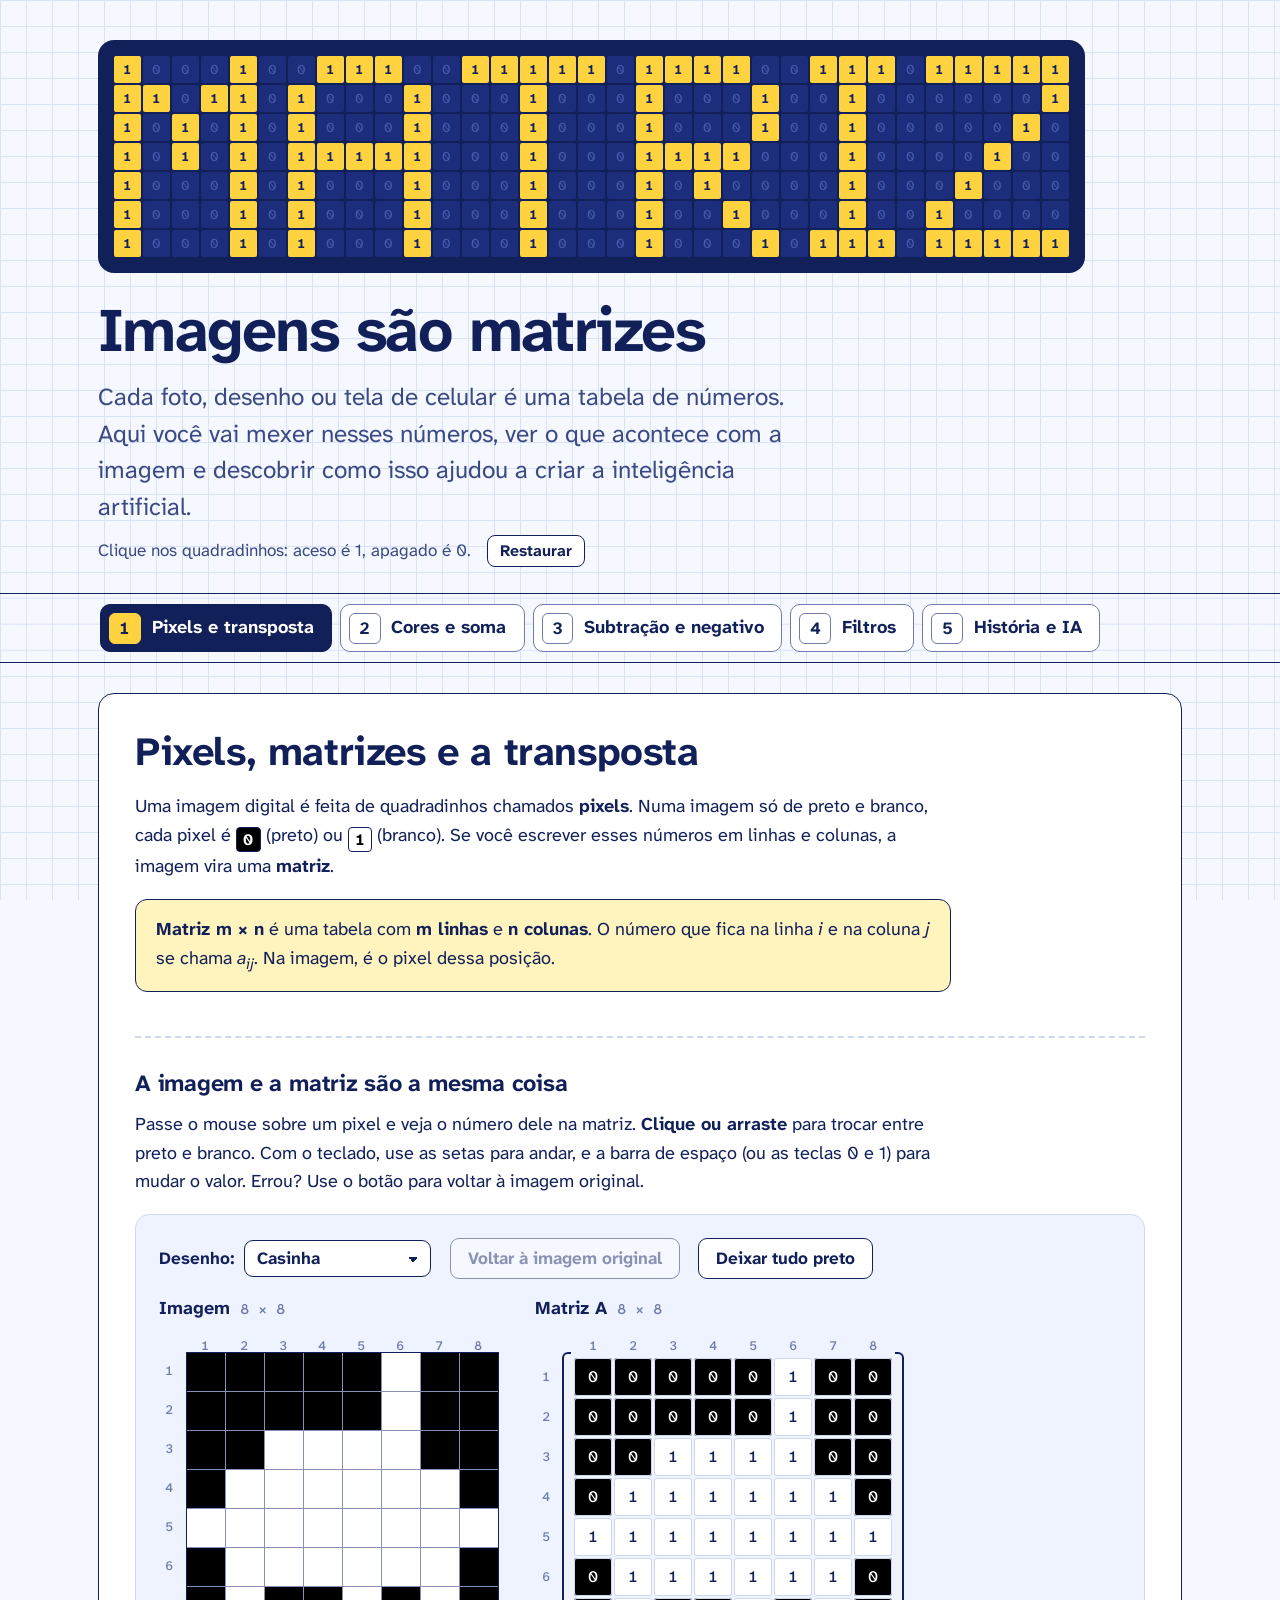
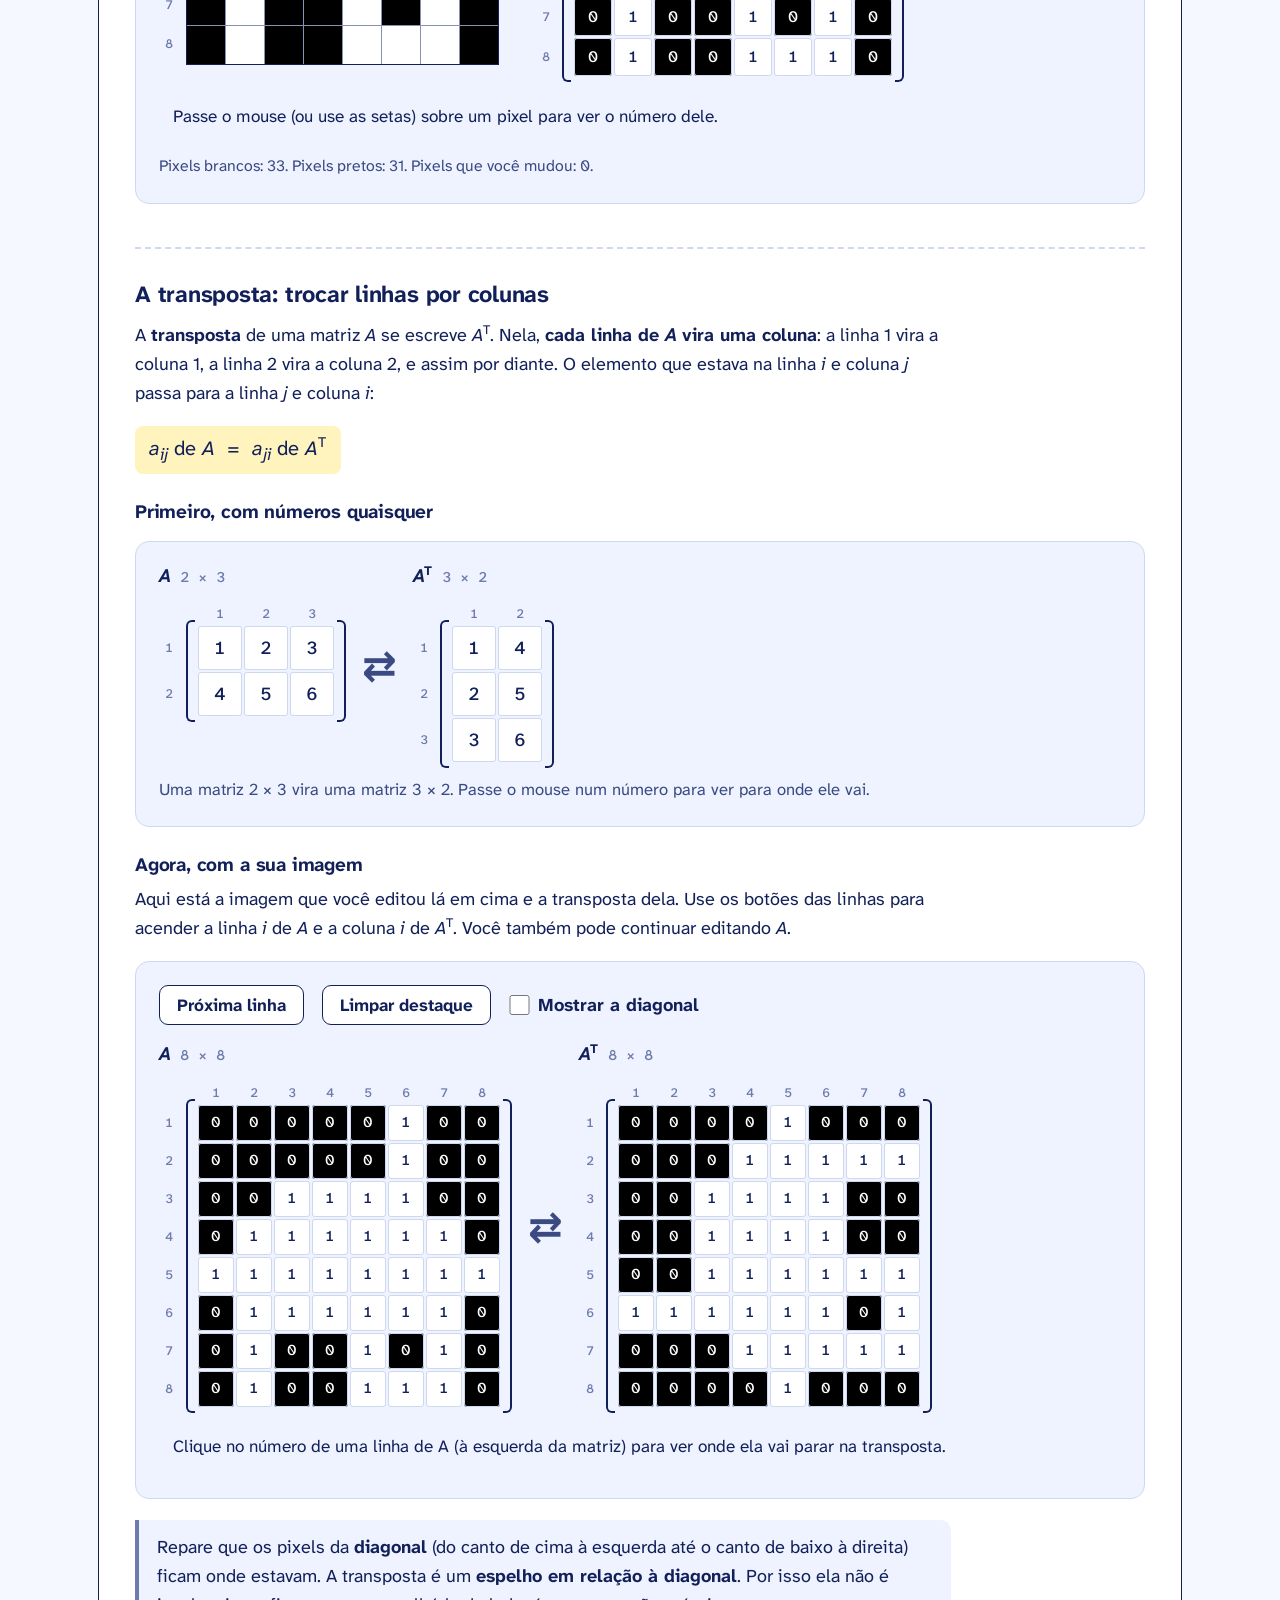
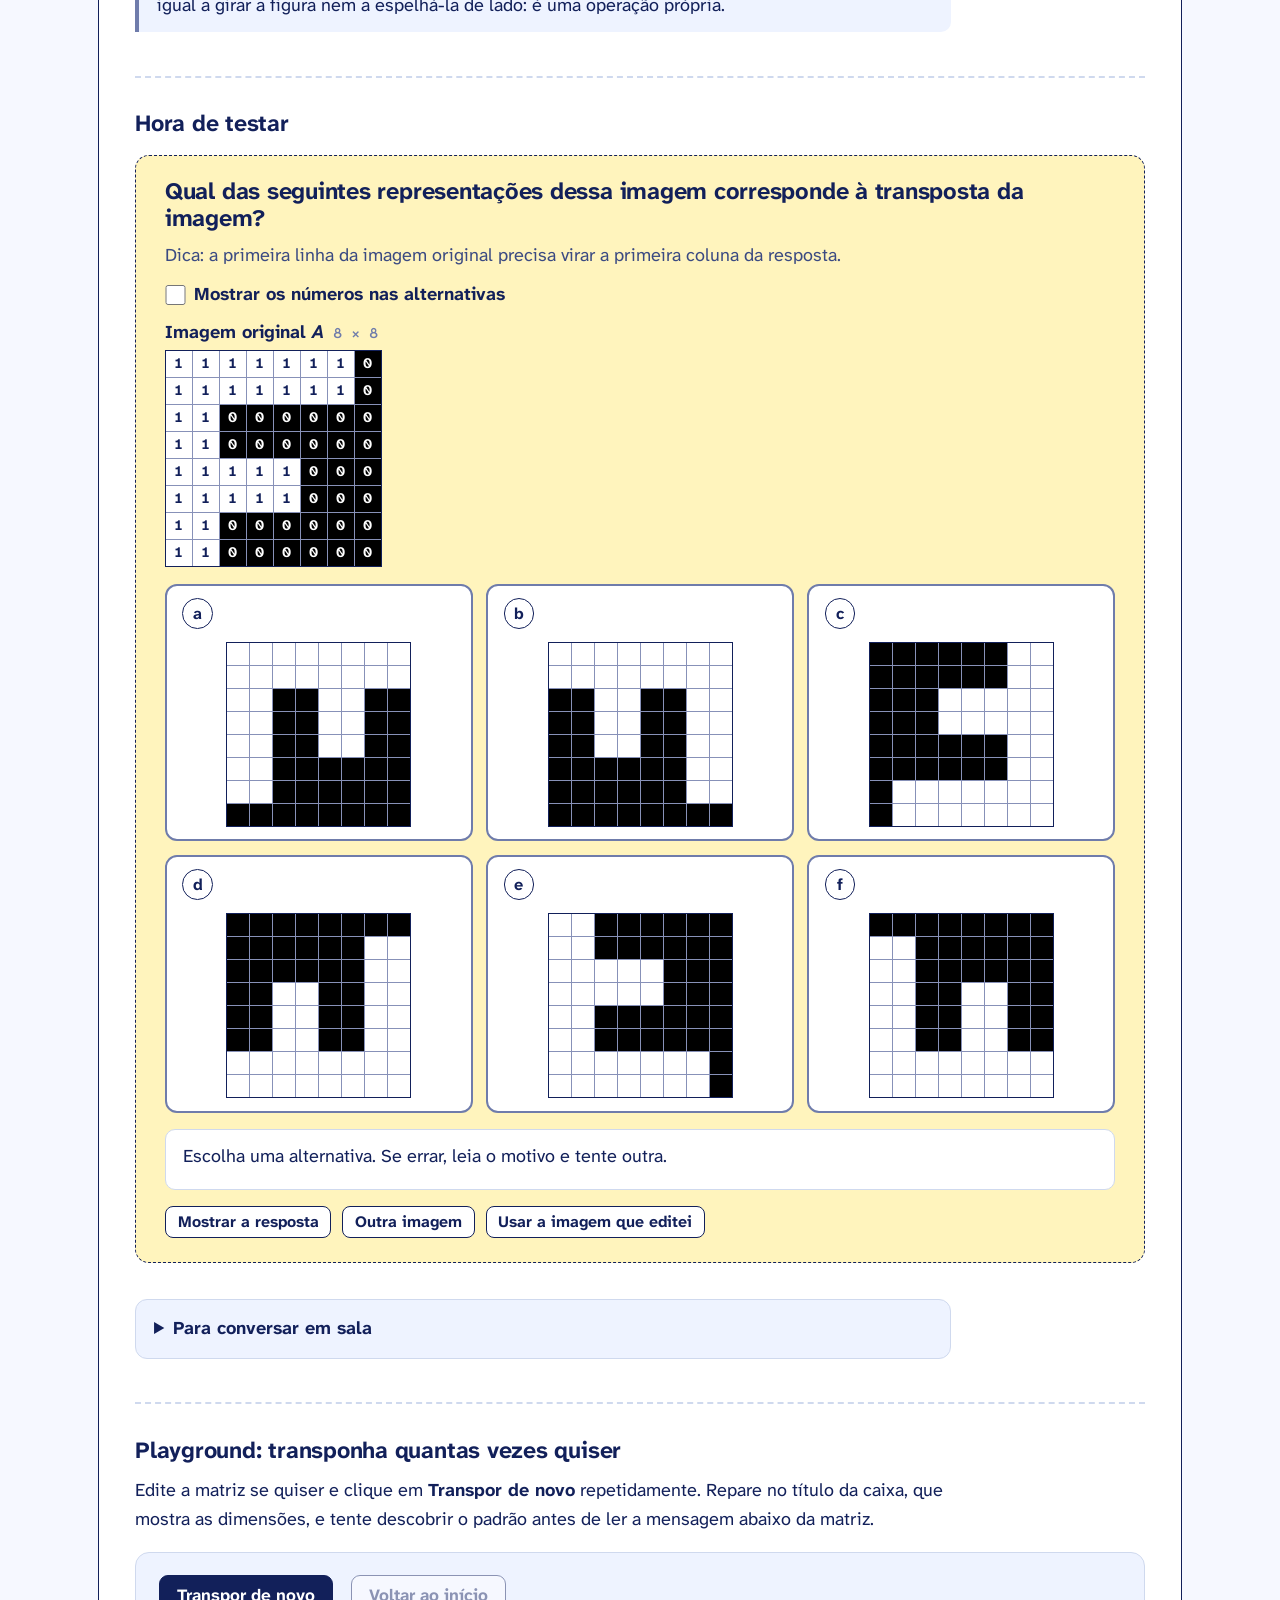
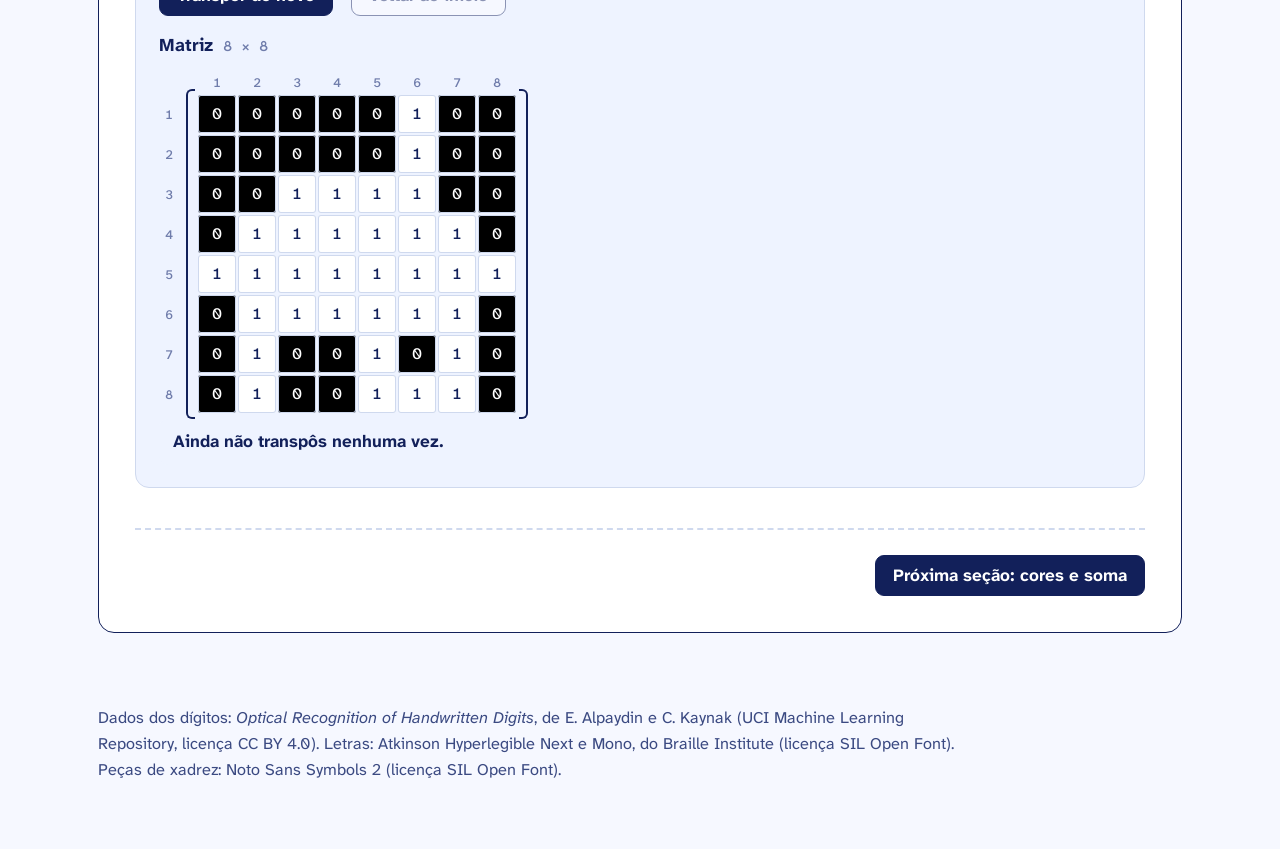
==== commit ca95f5fe: "change few things" ====
--- a/index.html
+++ b/index.html
@@ -812,7 +812,6 @@
     <div class="note">
       <p>Repare que os pixels da <b>diagonal</b> (do canto de cima à esquerda até o canto de baixo à direita) ficam onde estavam. A transposta é um <b>espelho em relação à diagonal</b>. Por isso ela não é igual a girar a figura nem a espelhá-la de lado: é uma operação própria.</p>
     </div>
-    <div id="s1-challenge"></div>
   </section>
 
   <section class="part" aria-labelledby="s1-h3">
@@ -829,6 +828,12 @@
       <li>O que acontece se você transpuser duas vezes seguidas?</li>
     </ul>
   </details>
+
+  <section class="part" aria-labelledby="s1-h4">
+    <h3 id="s1-h4">Playground: transponha quantas vezes quiser</h3>
+    <p>Edite a matriz se quiser e clique em <b>Transpor de novo</b> repetidamente. Repare no título da caixa, que mostra as dimensões, e tente descobrir o padrão antes de ler a mensagem abaixo da matriz.</p>
+    <div id="s1-playground"></div>
+  </section>
 
   <div class="nextrow">
     <span></span>
@@ -2216,7 +2221,7 @@
     const labHost = $('#s1-lab', panel);
     const numHost = $('#s1-num', panel);
     const trHost = $('#s1-transp', panel);
-    const chHost = $('#s1-challenge', panel);
+    const pgHost = $('#s1-playground', panel);
     const quizHost = $('#s1-quiz', panel);
 
     /* ---------- estado compartilhado: a imagem A ---------- */
@@ -2228,10 +2233,12 @@
       st.A[i][j] = v;
       renderAll();
     };
+    let pg = null; // estado independente do playground de transposições repetidas
     function loadArt(id) {
       st.id = id;
       st.orig = bitsFromRows(entryOf(id).rows);
       st.A = Mx.clone(st.orig);
+      pg = null;
     }
     loadArt(st.id);
 
@@ -2379,35 +2386,59 @@
       render();
     }
 
-    /* ---------- desafio: A igual à transposta ---------- */
-    function buildChallenge() {
-      chHost.replaceChildren();
-      st.renders = st.renders.filter((f) => !f.ch);
+    /* ---------- 1.3 playground: transpor várias vezes seguidas ---------- */
+    function buildPlayground() {
+      pgHost.replaceChildren();
+      st.renders = st.renders.filter((f) => !f.pg);
+      if (!pg) pg = { base: Mx.clone(st.A), M: Mx.clone(st.A), count: 0 };
+
+      const matStage = h('div', { class: 'stage' });
       const chip = h('span', { class: 'status', role: 'status', 'aria-live': 'polite' });
-      chHost.append(h('div', { class: 'challenge' },
-        h('h4', null, 'Desafio'),
-        h('p', null, 'Edite a imagem até que ela fique ', h('b', null, 'igual à própria transposta'), ' (', h('i', null, 'A = A'), h('sup', null, 'T'), '). Dica: o que está de um lado da diagonal precisa ser o espelho do que está do outro lado.'),
-        chip));
+      const bTranspose = h('button', { type: 'button', class: 'btn primary', onclick: () => { pg.M = Mx.transpose(pg.M); pg.count++; render(); } }, 'Transpor de novo');
+      const bReset = h('button', { type: 'button', class: 'btn', onclick: () => { pg.M = Mx.clone(pg.base); pg.count = 0; render(); } }, 'Voltar ao início');
+
+      // a matriz é reconstruída a cada transposição porque, se não for quadrada, linhas e colunas trocam de tamanho
+      const renderMatrix = () => {
+        matStage.replaceChildren();
+        const rows = pg.M.length, cols = pg.M[0].length;
+        const cell = cellFor(pgHost, Math.max(rows, cols), { max: 38, extra: 60 });
+        const setCell = (i, j, v) => {
+          if (pg.M[i][j] === v) return;
+          pg.M[i][j] = v;
+          pg.base = Mx.clone(pg.M);
+          pg.count = 0;
+          render();
+        };
+        let paint = 1;
+        const down = (i, j) => { paint = 1 - pg.M[i][j]; setCell(i, j, paint); };
+        const move = (i, j) => setCell(i, j, paint);
+        const g = Grid({ rows, cols, kind: 'matrix', cell, editable: true, onClick: down, onDrag: move, aria: 'Matriz que você pode editar e transpor repetidamente.' });
+        g.paint((i, j) => BW(pg.M[i][j]));
+        bindDigitKeys(g, setCell);
+        const box = matrixBox(g, { title: 'Matriz', rowLabels: true, colLabels: true });
+        matStage.append(box.root);
+      };
+
       const render = () => {
-        const rows = st.A.length, cols = st.A[0].length;
+        renderMatrix();
+        bReset.disabled = pg.count === 0;
         chip.className = 'status';
-        if (rows !== cols) {
-          chip.textContent = `Este desenho tem ${rows} linhas e ${cols} colunas, então a transposta tem ${cols} linhas e ${rows} colunas: nunca seria igual a ele. Escolha um desenho 8 × 8 lá em cima.`;
-          return;
-        }
-        let diff = 0, white = 0;
-        for (let i = 0; i < rows; i++) for (let j = 0; j < cols; j++) { white += st.A[i][j]; if (j > i && st.A[i][j] !== st.A[j][i]) diff++; }
-        if (diff === 0 && (white < 6 || rows * cols - white < 6)) {
-          chip.textContent = 'Essa imagem é igual à transposta, mas é lisa demais para valer. Desenhe alguma coisa: pelo menos 6 pixels brancos e 6 pretos.';
-        } else if (diff === 0) {
+        if (pg.count === 0) {
+          chip.textContent = 'Ainda não transpôs nenhuma vez.';
+        } else if (pg.count % 2 === 0) {
           chip.classList.add('done');
-          chip.textContent = 'Conseguiu! A matriz é igual à sua transposta. Matrizes assim se chamam simétricas.';
+          chip.textContent = `Transpôs ${pg.count} vezes: como é um número par, voltou a ser exatamente a matriz do início!`;
         } else {
-          chip.textContent = `Ainda não: faltam ${diff} ${diff === 1 ? 'par de pixels' : 'pares de pixels'} a acertar.`;
+          chip.textContent = `Transpôs ${pg.count} ${pg.count === 1 ? 'vez' : 'vezes'}: como é um número ímpar, essa é a transposta da matriz do início.`;
         }
       };
-      render.ch = true;
+      render.pg = true;
       st.renders.push(render);
+
+      pgHost.append(h('div', { class: 'lab' },
+        h('div', { class: 'lab-bar' }, bTranspose, bReset),
+        matStage,
+        chip));
       render();
     }
 
@@ -2448,7 +2479,7 @@
 
     /* ---------- montagem ---------- */
     function rebuildAll() {
-      buildLab(); buildTransp(); buildChallenge();
+      buildLab(); buildTransp(); buildPlayground();
       st.renders.forEach((f) => f());
     }
     buildNumbers();
